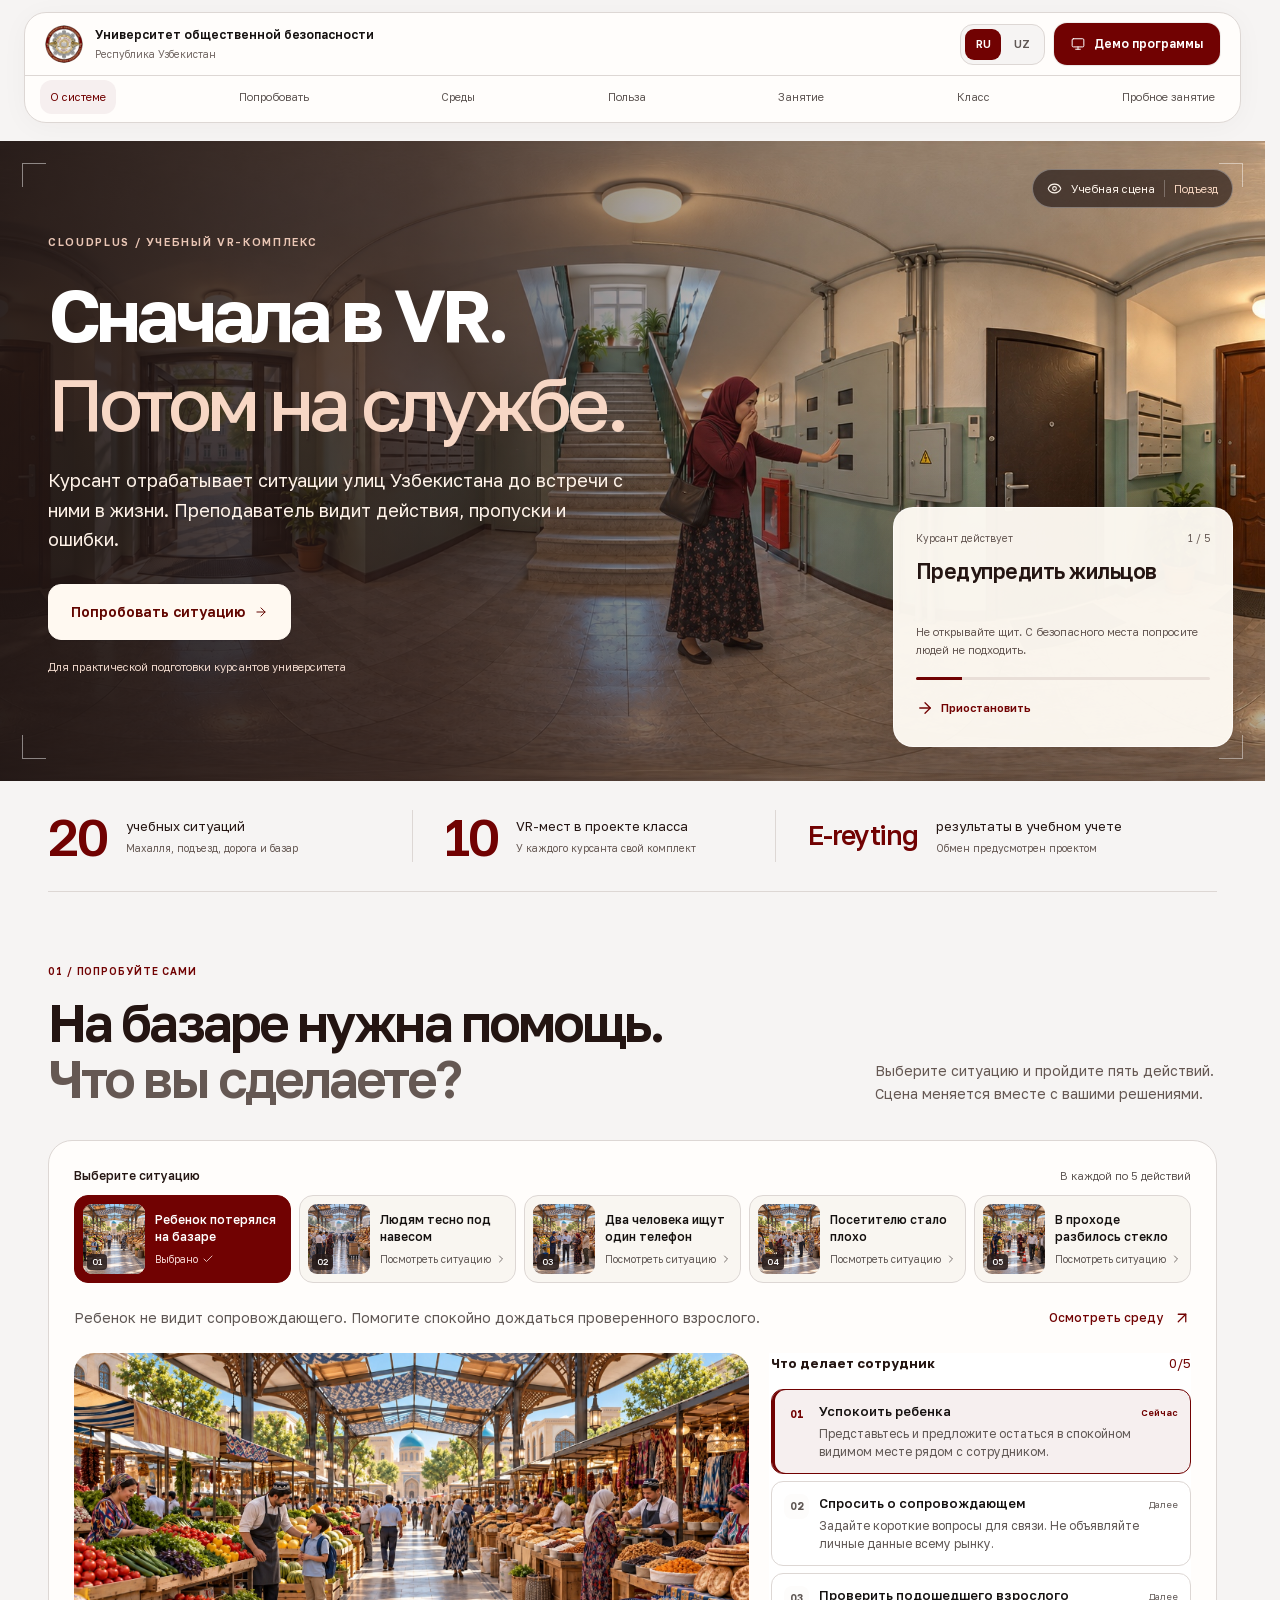
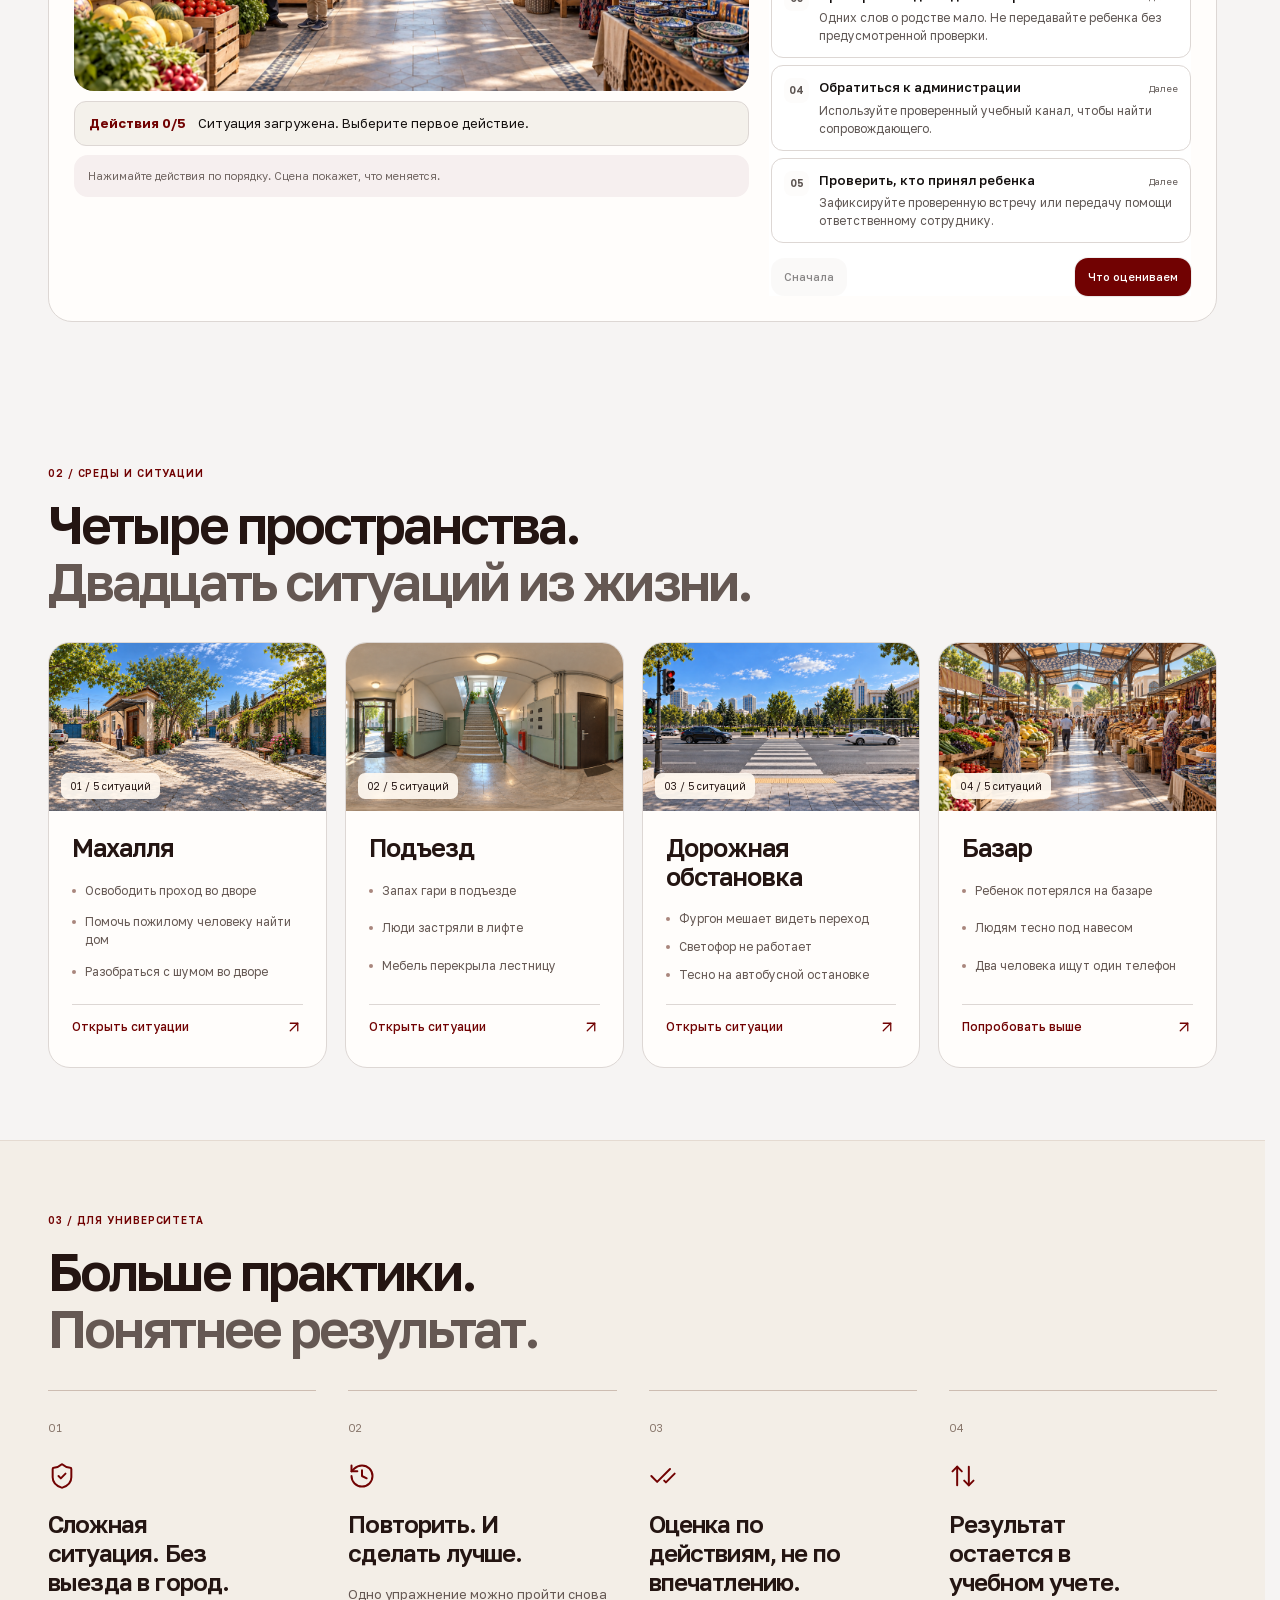
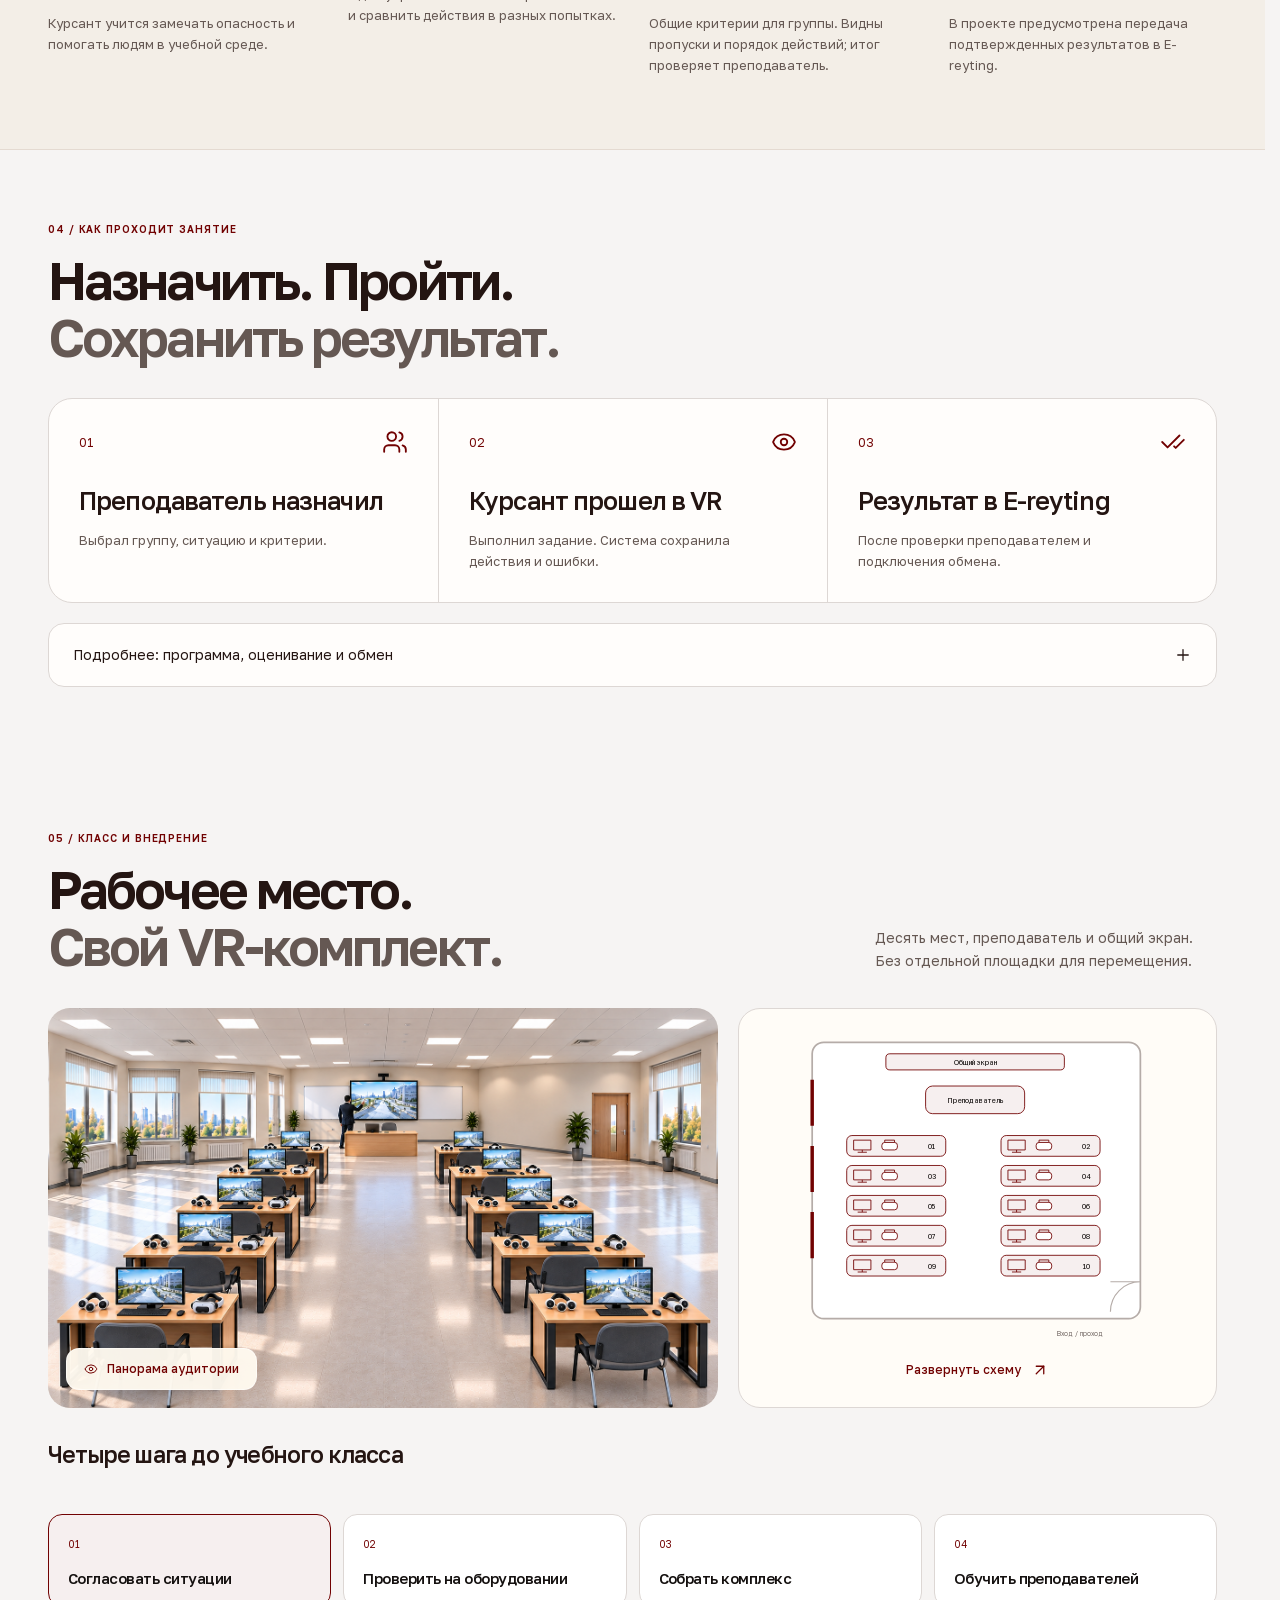
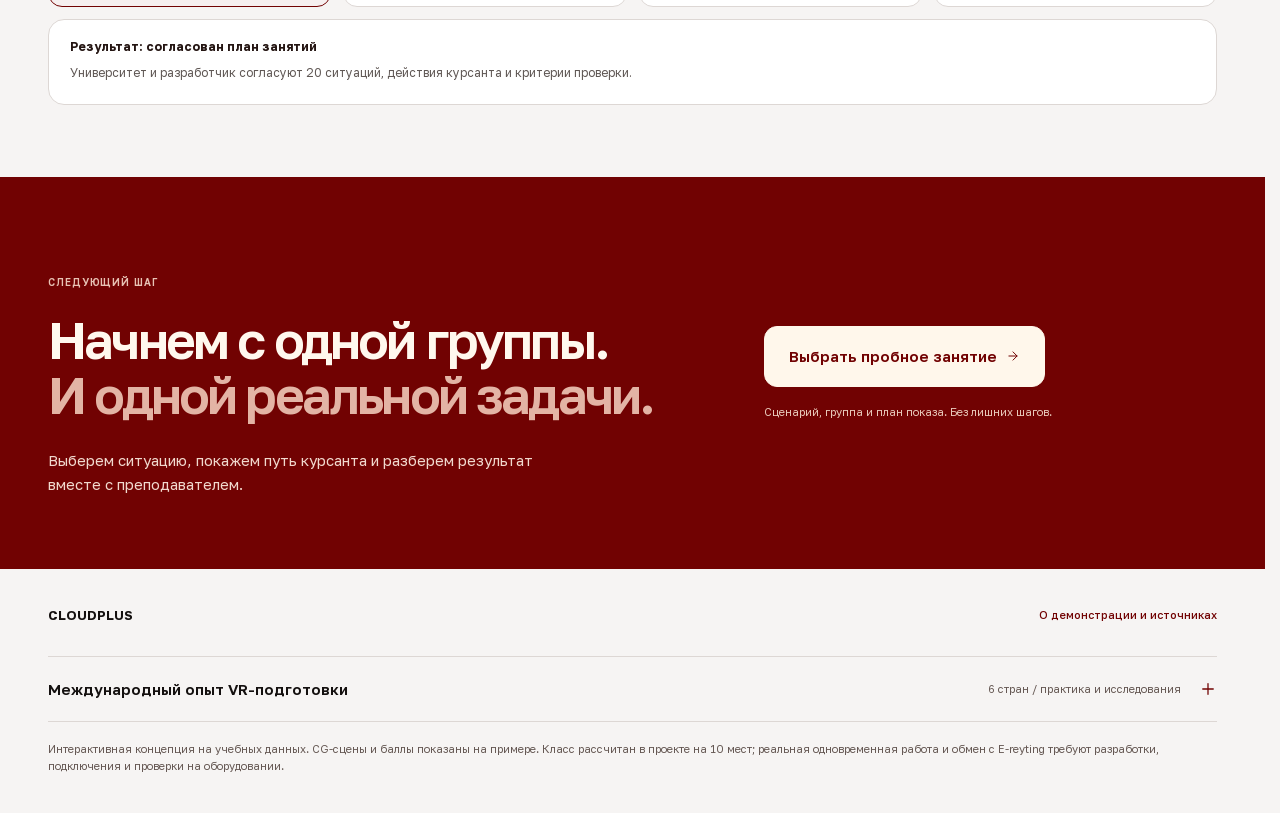
==== index.html @ ee52fe22 "Publish standalone interactive VR proposal" ====
<!doctype html>
<html lang="ru" data-theme="light">
<head>
  <meta charset="utf-8">
  <meta name="viewport" content="width=device-width,initial-scale=1">
  <meta name="robots" content="noindex,nofollow">
  <meta name="theme-color" content="#710202">
  <meta name="description" content="Учебный VR-комплекс для Университета общественной безопасности Республики Узбекистан.">
  <title>Учебный VR-комплекс · Предложение для университета</title>
  <link rel="icon" href="./assets/university-logo.png">
  <script src="./theme.js?v=sales20261027-r1"></script>
  <link rel="stylesheet" href="./assets/ui-kit/kit.css">
  <link rel="stylesheet" href="./proposal-theme.css?v=sales20261027-r1">
  <link rel="stylesheet" href="./style.css?v=sales20261027-r1">
  <link rel="stylesheet" href="./presentation-demo.css?v=sales20261027-r1">
  <link rel="stylesheet" href="./scenario-visuals.css?v=sales20261027-r1">
  <link rel="stylesheet" href="./workspace.css?v=sales20261027-r1">
  <link rel="stylesheet" href="./e-reyting-theme.css?v=sales20261027-r1">
  <link rel="stylesheet" href="./proposal-pages.css?v=sales20261027-r1">
  <link rel="stylesheet" href="./sales.css?v=sales20261027-r3public">
  <script type="module" src="./app.js?v=sales20261027-r3public"></script>
</head>
<body>
  <div id="proposal"><p class="loading-copy">Учебный VR-комплекс / O'quv VR-kompleksi</p></div>
  <dialog class="system-dialog" id="system-dialog" aria-labelledby="system-dialog-title">
    <div class="dialog-bar"><div><small id="system-label"></small><h2 id="system-dialog-title"></h2></div><button class="btn btn--soft" data-close-dialog="system-dialog" id="system-close"></button></div>
    <div id="system-fullscreen-slot"></div>
  </dialog>
  <dialog class="scene-dialog" id="scene-dialog" aria-labelledby="scene-dialog-title">
    <div class="dialog-bar"><div><small id="scene-label"></small><h2 id="scene-dialog-title"></h2></div><button class="btn btn--soft" data-close-dialog="scene-dialog" id="scene-close"></button></div>
    <div id="scene-frame-slot"></div>
  </dialog>
  <dialog class="about-dialog" id="about-dialog" aria-labelledby="about-title">
    <div class="dialog-bar"><h2 id="about-title"></h2><button class="btn btn--soft" data-close-dialog="about-dialog" id="about-close"></button></div>
    <div class="about-content" id="about-content"></div>
  </dialog>
  <dialog class="sales-dialog" id="environment-dialog" aria-labelledby="environment-dialog-title">
    <div class="dialog-bar"><h2 id="environment-dialog-title"></h2><button class="btn btn--soft" data-close-dialog="environment-dialog" id="environment-close"></button></div>
    <div class="sales-dialog-content" id="environment-dialog-slot"></div>
  </dialog>
  <dialog class="sales-dialog" id="room-dialog" aria-labelledby="room-dialog-title">
    <div class="dialog-bar"><h2 id="room-dialog-title"></h2><button class="btn btn--soft" data-close-dialog="room-dialog" id="room-close"></button></div>
    <div class="sales-dialog-content" id="room-dialog-slot"></div>
  </dialog>
  <dialog class="sales-dialog pilot-dialog" id="pilot-dialog" aria-labelledby="pilot-dialog-title">
    <div class="dialog-bar"><h2 id="pilot-dialog-title"></h2><button class="btn btn--soft" data-close-dialog="pilot-dialog" id="pilot-close"></button></div>
    <div class="sales-dialog-content" id="pilot-dialog-slot"></div>
  </dialog>
  <noscript>Для просмотра интерактивного предложения нужен JavaScript. Interaktiv taklifni ko'rish uchun JavaScript kerak.</noscript>
</body>
</html>
---- assets/ui-kit/kit.css ----
/* ERP UI Kit - Cloudplus. Написан с нуля. Цвета проекта меняются в theme.css. */
@font-face{font-family:"Geist";src:url(fonts/Geist-Variable.woff2) format("woff2");font-weight:100 900;font-display:swap}
@font-face{font-family:"Geist Mono";src:url(fonts/GeistMono-Variable.woff2) format("woff2");font-weight:100 900;font-display:swap}

/* ---------- токены ---------- */
:root{
  /* параметры темы (переопределяются в theme.css) */
  --accent-h:240; --accent-h2:200; --accent-c:.10; --accent-l:.80; --accent-angle:120deg;
  --neutral-h:75; --neutral-c:.005;

  --bg:oklch(.975 var(--neutral-c) var(--neutral-h));
  --surface:oklch(1 0 0);
  --surface-2:oklch(.991 calc(var(--neutral-c)*.32) var(--neutral-h));
  --fill:oklch(.977 calc(var(--neutral-c)*.64) var(--neutral-h));
  --surface-3:oklch(.946 calc(var(--neutral-c)*1.28) var(--neutral-h));
  --line:oklch(.925 calc(var(--neutral-c)*.96) var(--neutral-h));
  --line-strong:oklch(.87 calc(var(--neutral-c)*1.4) var(--neutral-h));
  --text:oklch(.196 .0096 var(--neutral-h));
  --text-2:oklch(.372 .0144 var(--neutral-h));
  --text-3:oklch(.523 .0176 var(--neutral-h));
  --text-4:oklch(.66 .012 var(--neutral-h));

  --accent:oklch(var(--accent-l) var(--accent-c) var(--accent-h));
  --accent-2:oklch(var(--accent-l) var(--accent-c) var(--accent-h2));
  --accent-grad:linear-gradient(var(--accent-angle),var(--accent),var(--accent-2));
  --accent-soft:oklch(.965 calc(var(--accent-c)*.3) var(--accent-h));
  --accent-soft-2:oklch(.962 calc(var(--accent-c)*.32) var(--accent-h2));
  --accent-text:oklch(.38 calc(var(--accent-c)*.9) var(--accent-h));
  --on-accent:oklch(.24 .03 var(--accent-h));
  --focus:oklch(.6 .14 var(--accent-h));

  --ok:oklch(.56 .12 165); --ok-soft:oklch(.955 .035 165); --ok-text:oklch(.38 .09 165);
  --warn:oklch(.68 .13 78); --warn-soft:oklch(.965 .045 88); --warn-text:oklch(.42 .09 72);
  --bad:oklch(.58 .17 24); --bad-soft:oklch(.962 .03 24); --bad-text:oklch(.44 .15 24);
  --info:oklch(.58 .12 236); --info-soft:oklch(.955 .03 236); --info-text:oklch(.4 .11 236);

  --ink:linear-gradient(180deg,oklch(.235 .012 265),oklch(.165 .008 265));

  --r-xs:6px; --r-sm:10px; --r-md:14px; --r-lg:16px; --r-pill:999px;
  --sh-1:inset 0 1px 0 oklch(1 0 0/.85),0 1px 2px oklch(.18 .01 80/.04),0 0 0 1px oklch(.18 .01 80/.04);
  --sh-2:0 10px 26px -10px oklch(.2 .01 80/.16);
  --sh-3:0 0 0 1px oklch(.196 .0096 75/.1),0 12px 28px -8px oklch(.17 .008 265/.12);
  --sh-4:0 0 0 1px oklch(.196 .0096 75/.1),0 24px 60px -16px oklch(.17 .008 265/.22);

  --font:"Geist",-apple-system,BlinkMacSystemFont,"Segoe UI",Roboto,sans-serif;
  --mono:"Geist Mono",ui-monospace,SFMono-Regular,Menlo,monospace;
  --t-fast:120ms; --t-base:180ms; --t-slow:280ms;
  --ease:cubic-bezier(.2,.9,.3,1); --spring:cubic-bezier(.34,1.5,.64,1);
  --side-w:224px; --top-h:56px;
  color-scheme:light;
}
[data-theme=dark]{
  --fill:oklch(.25 .009 var(--neutral-h));
  --bg:oklch(.185 .008 var(--neutral-h));
  --surface:oklch(.23 .008 var(--neutral-h));
  --surface-2:oklch(.26 .009 var(--neutral-h));
  --surface-3:oklch(.31 .01 var(--neutral-h));
  --line:oklch(.3 .009 var(--neutral-h));
  --line-strong:oklch(.38 .01 var(--neutral-h));
  --text:oklch(.97 .004 var(--neutral-h));
  --text-2:oklch(.84 .006 var(--neutral-h));
  --text-3:oklch(.7 .008 var(--neutral-h));
  --text-4:oklch(.58 .01 var(--neutral-h));
  --accent-soft:oklch(.31 calc(var(--accent-c)*.55) var(--accent-h));
  --accent-soft-2:oklch(.31 calc(var(--accent-c)*.55) var(--accent-h2));
  --accent-text:oklch(.86 var(--accent-c) var(--accent-h));
  --focus:oklch(.75 .12 var(--accent-h));
  --ok:oklch(.74 .12 165); --ok-soft:oklch(.29 .05 165); --ok-text:oklch(.86 .09 165);
  --warn:oklch(.8 .12 85); --warn-soft:oklch(.3 .05 78); --warn-text:oklch(.88 .09 85);
  --bad:oklch(.7 .15 24); --bad-soft:oklch(.29 .07 24); --bad-text:oklch(.86 .1 24);
  --info:oklch(.74 .11 236); --info-soft:oklch(.28 .06 236); --info-text:oklch(.86 .08 236);
  --ink:linear-gradient(180deg,oklch(.33 .01 var(--neutral-h)),oklch(.26 .01 var(--neutral-h)));
  --sh-1:0 1px 2px oklch(0 0 0/.4),0 0 0 1px oklch(1 0 0/.05) inset;
  --sh-2:0 10px 26px -10px oklch(0 0 0/.55);
  --sh-3:0 22px 50px -14px oklch(0 0 0/.65);
  --sh-4:0 40px 90px -18px oklch(0 0 0/.8);
  color-scheme:dark;
}

/* ---------- база ---------- */
*,*::before,*::after{box-sizing:border-box}
html{-webkit-text-size-adjust:100%}
body{margin:0;background:var(--bg);color:var(--text);font:400 13px/1.5 var(--font);-webkit-font-smoothing:antialiased}
h1,h2,h3,h4,p{margin:0}
button,input,select,textarea{font:inherit;color:inherit}
button{cursor:pointer}
a{color:inherit;text-decoration:none}
svg.i{width:16px;height:16px;flex:none;fill:none;stroke:currentColor;stroke-width:2;stroke-linecap:round;stroke-linejoin:round}
svg.i--sm{width:14px;height:14px} svg.i--lg{width:20px;height:20px}
:focus-visible{outline:2px solid var(--focus);outline-offset:2px}
.truncate{overflow:hidden;text-overflow:ellipsis;white-space:nowrap;min-width:0}
.num{font-family:var(--mono);font-variant-numeric:tabular-nums}
.muted{color:var(--text-3)} .row{display:flex;align-items:center;gap:10px} .grow{flex:1;min-width:0} .stack{display:grid;gap:16px}

/* ---------- типографика ---------- */
.h-display{font:800 32px/1.1 var(--font);letter-spacing:-.03em}
.h-page{font:800 22px/1.15 var(--font);letter-spacing:-.02em}
.h-card{font:700 16px/1.3 var(--font);letter-spacing:-.012em}
.t-body{font-size:13px} .t-small{font-size:12px;color:var(--text-3)}
.t-over{font:600 11px/1.5 var(--font);letter-spacing:.05em;text-transform:uppercase;color:var(--text-3)}
.t-figure{font:650 28px/1.5 var(--font);letter-spacing:-.03em;font-variant-numeric:tabular-nums}
.t-unit{font:500 12px var(--font);color:var(--text-3);letter-spacing:0}

/* ---------- кнопки ---------- */
.btn{display:inline-flex;align-items:center;justify-content:center;gap:6px;height:40px;padding:0 12px;border:1px solid var(--line);border-radius:var(--r-pill);background:var(--surface);color:var(--text-2);font-weight:500;font-size:13px;white-space:nowrap;transition:background var(--t-fast),border-color var(--t-fast),transform var(--t-fast),filter var(--t-fast),box-shadow var(--t-fast),color var(--t-fast);user-select:none}
.btn>svg.i{width:14px;height:14px}
.btn:hover{background:var(--surface-2);border-color:var(--line-strong);color:var(--text)}
.btn:active{transform:translateY(1px) scale(.985)}
.btn[disabled],.btn[aria-disabled=true]{opacity:.5;pointer-events:none}
.btn--primary{background:var(--accent-grad);border-color:transparent;color:var(--on-accent);box-shadow:0 1px 2px oklch(.17 .008 265/.04),0 0 0 1px oklch(.17 .008 265/.06)}
.btn--primary:hover{background:var(--accent-grad);filter:brightness(.97) saturate(1.08);border-color:transparent;color:var(--on-accent)}
.btn--soft{background:var(--surface-3);border-color:transparent;color:var(--text)}
.btn--soft:hover{background:var(--line);border-color:transparent}
.btn--ghost{background:transparent;border-color:transparent;color:var(--text)}
.btn--ghost:hover{background:var(--surface-3);border-color:transparent}
.btn--danger{background:var(--bad-soft);border-color:transparent;color:var(--bad-text)}
.btn--danger:hover{background:var(--bad-soft);filter:brightness(.97);border-color:transparent;color:var(--bad-text)}
.btn--dark{background:var(--ink);border-color:transparent;color:oklch(.98 0 0)}
.btn--dark:hover{background:var(--ink);filter:brightness(1.15);border-color:transparent;color:oklch(.98 0 0)}
.btn--sm{height:28px;padding:0 10px;font-size:12.8px;gap:4px} .btn--sm>svg.i{width:12px;height:12px}
.btn--lg{height:44px;padding:0 18px;font-size:14px;font-weight:600;gap:8px}
.btn--icon{width:36px;height:36px;padding:0} .btn--icon>svg.i{width:16px;height:16px} .btn--icon.btn--sm{width:32px;height:32px} .btn--icon.btn--sm>svg.i{width:14px;height:14px} .btn--block{width:100%}
.btn .count{font:700 11px var(--font);padding:1px 6px;border-radius:var(--r-pill);background:var(--surface-3);color:inherit}
.btn-group{display:inline-flex} .btn-group .btn{border-radius:0;margin-left:-1px} .btn-group .btn:first-child{border-radius:var(--r-pill) 0 0 var(--r-pill);margin-left:0} .btn-group .btn:last-child{border-radius:0 var(--r-pill) var(--r-pill) 0}
.link{color:var(--accent-text);font-weight:600} .link:hover{text-decoration:underline}

/* ---------- поля ---------- */
.field{display:grid;gap:6px}
.field>label,.label{font-weight:600;font-size:12px;letter-spacing:-.005em}
.field .req{color:var(--accent);font-weight:700}
.hint{font-size:11px;color:var(--text-3)} .hint--bad{color:var(--bad-text)}
.input,.select,.textarea{width:100%;height:36px;padding:0 12px;border:1px solid var(--line);border-radius:var(--r-lg);background:var(--surface);font-size:13px;transition:border-color var(--t-fast),box-shadow var(--t-fast),background var(--t-fast);text-overflow:ellipsis}
.section .input,.section .select,.section .textarea,.menu .input{background-color:var(--fill)}
.textarea{height:auto;min-height:80px;padding:9px 12px;resize:vertical;line-height:1.5}
.input::placeholder,.textarea::placeholder{color:var(--text-3);opacity:.9}
.input:hover,.select:hover,.textarea:hover{border-color:var(--line-strong)}
.input:focus,.select:focus,.textarea:focus{outline:0;border-color:var(--focus);background:var(--surface);box-shadow:0 0 0 3px oklch(.6 .14 var(--accent-h)/.16)}
.input[aria-invalid=true]{border-color:var(--bad);box-shadow:0 0 0 3px oklch(.58 .17 24/.12)}
.input[disabled],.select[disabled]{opacity:.55;cursor:not-allowed}
.select{appearance:none;padding-right:34px;background-image:url("data:image/svg+xml,%3Csvg xmlns='http://www.w3.org/2000/svg' width='14' height='14' viewBox='0 0 24 24' fill='none' stroke='%23808080' stroke-width='2' stroke-linecap='round' stroke-linejoin='round'%3E%3Cpath d='m6 9 6 6 6-6'/%3E%3C/svg%3E");background-repeat:no-repeat;background-position:right 12px center}
.input-wrap{position:relative} .input-wrap>svg.i{position:absolute;left:12px;top:50%;width:14px;height:14px;transform:translateY(-50%);color:var(--text-3);pointer-events:none} .input-wrap>.input{padding-left:34px}
.input-wrap>.suffix{position:absolute;right:12px;top:50%;transform:translateY(-50%);font:600 11px var(--mono);color:var(--text-3)}
.search{position:relative;flex:1;min-width:180px} .search>svg.i{position:absolute;left:14px;top:50%;width:16px;height:16px;transform:translateY(-50%);color:var(--text-3)} .search>.input{border-radius:var(--r-pill);padding:0 48px 0 38px;height:32px;font-size:14px}
.kbd{font:400 11px/1.5 var(--mono);padding:1px 6px;border:1px solid var(--line);border-radius:var(--r-pill);background:var(--surface);color:var(--text-3)}
.search>.kbd{position:absolute;right:10px;top:50%;transform:translateY(-50%)}

.check{display:inline-flex;align-items:center;gap:8px;cursor:pointer;font-weight:400;font-size:13px}
.check input{appearance:none;width:16px;height:16px;margin:0;border:1px solid var(--line-strong);border-radius:6px;background:var(--surface);display:grid;place-items:center;transition:all var(--t-fast);cursor:pointer;flex:none}
.check input[type=radio]{border-radius:50%}
.check input:hover{border-color:var(--text-3)}
.check input:checked{background:var(--accent-grad);border-color:transparent}
.check input:checked::after{content:"";width:8px;height:4.5px;border:1.75px solid var(--on-accent);border-top:0;border-right:0;transform:translateY(-1px) rotate(-45deg)}
.check input[type=radio]:checked::after{width:6px;height:6px;border:0;border-radius:50%;background:var(--on-accent);transform:none}
.switch{display:inline-flex;align-items:center;gap:8px;cursor:pointer;font-weight:500;font-size:13px;color:var(--text-2)}
.switch input{appearance:none;width:32px;height:18px;margin:0;border:1px solid var(--line);border-radius:var(--r-pill);background:var(--surface-3);position:relative;transition:background var(--t-base);cursor:pointer;flex:none}
.switch input::after{content:"";position:absolute;top:1px;left:1px;width:14px;height:14px;border-radius:50%;background:#fff;box-shadow:0 1px 2px oklch(0 0 0/.2);transition:transform var(--t-base) var(--spring)}
.switch input:checked{background:var(--accent-grad);border-color:transparent} .switch input:checked::after{transform:translateX(14px)}

/* ---------- сегменты и вкладки ---------- */
.seg{display:inline-flex;padding:3px;gap:2px;border-radius:var(--r-pill);background:var(--surface-3)}
.seg button{height:30px;padding:0 14px;border:1px solid transparent;border-radius:var(--r-pill);background:transparent;font-weight:500;font-size:13px;color:var(--text-2);display:inline-flex;align-items:center;gap:6px;transition:background var(--t-fast),color var(--t-fast)}
.seg button:hover{color:var(--text)}
.seg button[aria-selected=true]{background:var(--accent-grad);color:var(--on-accent);box-shadow:0 1px 2px oklch(.17 .008 265/.04),0 0 0 1px oklch(.17 .008 265/.06)}
.seg--plain button[aria-selected=true]{background:var(--surface);color:var(--text);box-shadow:var(--sh-1)}
.tabs{display:flex;gap:4px;border-bottom:1px solid var(--line);overflow-x:auto}
.tabs button{height:40px;padding:0 14px;border:0;background:transparent;font-weight:600;font-size:13px;color:var(--text-3);position:relative;display:inline-flex;align-items:center;gap:8px;white-space:nowrap}
.tabs button:hover{color:var(--text)}
.tabs button[aria-selected=true]{color:var(--text)}
.tabs button[aria-selected=true]::after{content:"";position:absolute;left:10px;right:10px;bottom:-1px;height:2px;border-radius:2px;background:var(--accent-grad)}
.count{font:700 11px/1.5 var(--font);padding:1px 7px;border-radius:var(--r-pill);background:var(--surface-3);color:var(--text-2);font-variant-numeric:tabular-nums}

/* ---------- бейджи ---------- */
.badge{display:inline-flex;align-items:center;gap:6px;height:22px;padding:0 8px;border-radius:var(--r-pill);background:var(--surface-3);color:var(--text-2);font-weight:600;font-size:11px;white-space:nowrap}
.badge--dot::before{content:"";width:6px;height:6px;border-radius:50%;background:currentColor}
.badge--ok{background:var(--ok-soft);color:var(--ok-text)} .badge--warn{background:var(--warn-soft);color:var(--warn-text)} .badge--bad{background:var(--bad-soft);color:var(--bad-text)} .badge--info{background:var(--info-soft);color:var(--info-text)}
.badge--accent{background:var(--accent-grad);color:var(--on-accent)} .badge--outline{background:transparent;border:1px solid var(--line);color:var(--text-3);font-weight:500}
.tag{display:inline-flex;align-items:center;font:600 11px/1.5 var(--font);color:var(--text-2);padding:2px 8px;border:1px solid var(--line);border-radius:var(--r-xs);background:var(--surface-2)}
.dot{width:8px;height:8px;border-radius:50%;background:var(--text-4);flex:none} .dot--ok{background:var(--ok)} .dot--warn{background:var(--warn)} .dot--bad{background:var(--bad)}

/* ---------- карточки и показатели ---------- */
.card{background:var(--surface);border:1px solid var(--line);border-radius:var(--r-lg);box-shadow:var(--sh-1)}
.card__head{display:flex;align-items:center;gap:12px;padding:16px 20px;border-bottom:1px solid var(--line)}
.card__body{padding:16px 20px} .card__foot{display:flex;align-items:center;gap:10px;padding:14px 22px;border-top:1px solid var(--line)}
.hero{display:flex;align-items:center;gap:8px;flex-wrap:wrap;padding:24px 28px;background:var(--surface);border:1px solid var(--line);border-radius:var(--r-lg);box-shadow:var(--sh-1)}
.hero .t-small{font-weight:500} .hero .h-display{margin:10px 0 6px}
.stats{display:grid;gap:14px;grid-template-columns:repeat(auto-fit,minmax(210px,1fr))}
.stat{padding:18px;display:grid;gap:10px;align-content:start;background:var(--surface);border:1px solid var(--line);border-radius:var(--r-lg);box-shadow:var(--sh-1);min-width:0}
.stat__top{display:flex;align-items:center;gap:10px}
.stat__ico{width:30px;height:30px;border-radius:50%;display:grid;place-items:center;background:var(--surface-3);color:var(--text-2);flex:none} .stat__ico>svg.i{width:15px;height:15px}
.stat__ico--ok{background:var(--ok-soft);color:var(--ok-text)} .stat__ico--warn{background:var(--warn-soft);color:var(--warn-text)} .stat__ico--info{background:var(--info-soft);color:var(--info-text)} .stat__ico--accent{background:var(--accent-grad);color:var(--on-accent)}
.stat--ink{background:var(--ink);border-color:transparent;color:#fff} .stat--ink .t-over,.stat--ink .t-small,.stat--ink .t-unit{color:oklch(1 0 0/.7)} .stat--ink .stat__ico{background:oklch(1 0 0/.1);color:#fff}
.stat .ok{color:var(--ok-text)} .stat .warn{color:var(--warn-text)} .stat .bad{color:var(--bad-text)}
.progress{height:4px;border-radius:var(--r-xs);background:var(--surface-3);overflow:hidden} .progress>i{display:block;height:100%;border-radius:inherit;background:var(--accent-grad)} .progress--ok>i{background:var(--ok)} .progress--warn>i{background:var(--warn)}
.delta{display:inline-flex;align-items:center;gap:4px;font:600 12px var(--mono)} .delta--up{color:var(--ok-text)} .delta--down{color:var(--bad-text)}

/* ---------- панель фильтров и таблица ---------- */
.toolbar{display:flex;align-items:center;gap:10px;flex-wrap:wrap;padding:10px;background:var(--surface);border:1px solid var(--line);border-radius:var(--r-lg)}
.toolbar .btn{height:32px;padding:0 14px;font-size:12px;font-weight:600} .toolbar .btn>svg.i{width:14px;height:14px}
.table-wrap{background:var(--surface);border:1px solid var(--line);border-radius:var(--r-lg);box-shadow:var(--sh-1);overflow:auto}
.table{width:100%;border-collapse:collapse;font-size:13px}
.table th{position:sticky;top:0;z-index:1;background:var(--surface);text-align:left;font-weight:500;font-size:13px;color:var(--text-2);padding:14px 16px;white-space:nowrap}
.table td{padding:16px;border-top:1px solid oklch(from var(--line) l c h/.7);vertical-align:middle;max-width:280px}
.table tbody tr{transition:background var(--t-fast)} .table tbody tr:hover{background:var(--surface-2)}
.table tbody tr[aria-selected=true]{background:var(--accent-soft)}
.table .r{text-align:right} .table .c{text-align:center}
.table .th-btn{display:inline-flex;align-items:center;gap:4px;border:0;background:none;padding:0;font:inherit;color:inherit} .table .th-btn svg{box-sizing:content-box;padding:5px;border-radius:8px;color:var(--text-3);transition:background var(--t-fast),color var(--t-fast)} .table .th-btn:hover svg{background:var(--surface-3);color:var(--text)}
.table .num{font-weight:600} .table .progress{width:88px;margin:6px 0 2px auto} .table .pct{font:600 11px var(--mono);color:var(--text-3)}
.table tr[data-mark]>td:first-child{box-shadow:inset 2px 0 0 var(--line-strong)} .table tr[data-mark=ok]>td:first-child{box-shadow:inset 2px 0 0 oklch(.56 .12 165/.6)} .table tr[data-mark=warn]>td:first-child{box-shadow:inset 2px 0 0 oklch(.68 .13 78/.6)} .table tr[data-mark=bad]>td:first-child{box-shadow:inset 2px 0 0 oklch(.58 .17 24/.6)}
.table tfoot td{font:800 15px var(--font);letter-spacing:-.02em;background:var(--surface-2);padding:14px 16px} .table tfoot .t-over{letter-spacing:.095em}
.pager{display:flex;align-items:center;gap:8px;padding:10px 16px;border-top:1px solid var(--line);font-size:12px;color:var(--text-3)}

/* ---------- каркас ---------- */
.app{display:flex;min-height:100vh}
.side{position:sticky;top:0;height:100vh;width:var(--side-w);flex:none;display:flex;flex-direction:column;gap:4px;padding:16px 8px 12px;background:var(--side-bg,linear-gradient(180deg,oklch(var(--side-l1,.925) calc(var(--accent-c)*.2) var(--accent-h)),oklch(var(--side-l2,.9) calc(var(--accent-c)*.26) var(--accent-h2))));border-right:1px solid var(--side-line,var(--line));color:var(--side-text,var(--text));overflow:hidden}
.side__brand{display:flex;align-items:center;gap:12px;padding:2px 8px 14px}
.logo{width:40px;height:40px;border-radius:12px;display:grid;place-items:center;background:var(--accent-grad);color:var(--on-accent);font-weight:800;font-size:17px;flex:none;box-shadow:0 1px 2px oklch(.17 .008 265/.06),0 0 0 1px oklch(.17 .008 265/.06)}
.side__brand .btn{width:28px;height:28px;background:var(--surface);border-color:var(--line);color:var(--text-2)}
.side__scroll{flex:1;overflow:auto;display:grid;gap:1px;align-content:start}
.nav__group{display:flex;align-items:center;justify-content:space-between;width:100%;padding:16px 12px 6px;border:0;background:none;font:600 11px var(--font);letter-spacing:.07em;text-transform:uppercase;color:var(--side-muted,var(--text-2))}
.nav__group svg{transition:transform var(--t-base)} .nav__group[aria-expanded=false] svg{transform:rotate(-90deg)}
.nav{display:flex;align-items:center;gap:10px;height:36px;padding:0 12px;border-radius:var(--r-pill);font-weight:500;font-size:13px;color:var(--side-text-2,var(--text));transition:background var(--t-fast),color var(--t-fast)} .nav>svg.i{width:18px;height:18px;stroke-width:1.75}
.nav:hover{background:var(--side-hover,oklch(1 0 0/.5));color:var(--side-text,var(--text))}
.nav[aria-current=page]{background:var(--side-active,var(--accent-grad));color:var(--side-on-active,var(--on-accent));font-weight:600;box-shadow:0 6px 14px -8px oklch(var(--accent-l) var(--accent-c) var(--accent-h)/.9),0 0 0 1px oklch(.17 .008 265/.05)}
.nav .count{margin-left:auto;background:oklch(1 0 0/.6);color:inherit}
.nav--exit{background:oklch(from var(--bad) l c h/.12);color:var(--bad-text);margin-top:4px} .nav--exit:hover{background:oklch(from var(--bad) l c h/.18);color:var(--bad-text)}
.side[data-collapsed=true]{width:68px} .side[data-collapsed=true] .hide-collapsed{display:none} .side[data-collapsed=true] .nav{justify-content:center;padding:0}
.main{flex:1;min-width:0;display:flex;flex-direction:column}
.top{position:sticky;top:0;z-index:20;height:var(--top-h);display:flex;align-items:center;gap:10px;padding:0 28px;background:var(--bg);border-bottom:1px solid var(--line)}
.top .btn--icon{box-shadow:var(--sh-1);border-color:transparent} .top .seg button{height:28px;padding:0 9px}
.crumbs{display:flex;align-items:center;gap:8px;font:500 12px var(--mono);color:var(--text-3);min-width:0} .crumbs b{color:var(--text);font-weight:600}
.content{padding:22px 28px 60px;display:grid;gap:16px;align-content:start}
.avatar{width:26px;height:26px;border-radius:50%;display:grid;place-items:center;background:var(--surface-3);color:var(--text-2);font-weight:700;font-size:10px;flex:none}
.user{display:inline-flex;align-items:center;gap:8px;height:36px;padding:0 14px 0 5px;border-radius:var(--r-pill);background:var(--surface);font-weight:600;font-size:13px;box-shadow:var(--sh-1)}
.bell{position:relative} .bell>b{position:absolute;top:-4px;right:-4px;min-width:16px;height:16px;padding:0 4px;border-radius:var(--r-pill);background:var(--bad);color:#fff;font:700 10px/16px var(--font);text-align:center;box-shadow:0 0 0 2px var(--bg)}

/* ---------- доска ---------- */
.board{display:grid;gap:14px;grid-template-columns:repeat(auto-fit,minmax(260px,1fr));align-items:start}
.col{background:var(--surface);border:1px solid var(--line);border-radius:var(--r-lg);box-shadow:var(--sh-1);overflow:hidden}
.col__head{display:flex;align-items:center;gap:10px;padding:14px 16px;border-bottom:1px solid var(--line);font-weight:700}
.col__head::before{content:"";width:3px;height:18px;border-radius:2px;background:var(--col,var(--text-4))}
.col__body{padding:12px;display:grid;gap:10px;min-height:120px}
.task{padding:14px;border:1px solid var(--line);border-radius:var(--r-md);background:var(--surface-2);display:grid;gap:8px;cursor:grab;transition:box-shadow var(--t-fast),transform var(--t-fast),border-color var(--t-fast)}
.task:hover{box-shadow:var(--sh-2);transform:translateY(-1px);border-color:var(--line-strong)}
.empty{display:grid;place-items:center;gap:6px;padding:34px 18px;text-align:center;color:var(--text-3);border:1.5px dashed var(--line-strong);border-radius:var(--r-md)}
.empty__ico{width:38px;height:38px;border-radius:50%;display:grid;place-items:center;background:var(--surface-3);color:var(--text-3)} .empty b{color:var(--text);font-weight:650}

/* ---------- списки ---------- */
.list{display:grid} .item{display:flex;align-items:flex-start;gap:12px;padding:16px 20px;border-bottom:1px solid var(--line);transition:background var(--t-fast);position:relative} .item:last-child{border-bottom:0} .item:hover{background:var(--surface-2)} .item b{font-weight:600} .item .t-small{font-size:13px;color:var(--text-2);margin-top:3px;line-height:1.5} .item .num{font:400 11px var(--font);color:var(--text-3);margin:0}
.item__ico{width:36px;height:36px;border-radius:50%;display:grid;place-items:center;background:var(--surface-3);color:var(--text-2);flex:none} .item__ico--bad{background:var(--bad-soft);color:var(--bad-text)} .item__ico--ok{background:var(--ok-soft);color:var(--ok-text)} .item__ico--info{background:var(--info-soft);color:var(--info-text)}
.item__x{opacity:0;transition:opacity var(--t-fast)} .item:hover .item__x,.item__x:focus-visible{opacity:1}
.item[data-unread]::before{content:"";position:absolute;left:7px;top:50%;width:6px;height:6px;margin-top:-3px;border-radius:50%;background:var(--accent)}
.dl{display:grid;gap:10px} .dl>div{display:flex;justify-content:space-between;gap:16px} .dl dt{color:var(--text-3)} .dl dd{margin:0;font-weight:600}
.note{display:flex;gap:8px;padding:12px 14px;border-radius:var(--r-md);background:var(--accent-soft);color:var(--accent-text);font-size:12px;line-height:1.5} .note>svg.i{width:14px;height:14px;margin-top:2px} .note--warn{background:var(--warn-soft);color:var(--warn-text)} .note--bad{background:var(--bad-soft);color:var(--bad-text)} .note--ok{background:var(--ok-soft);color:var(--ok-text)}

/* ---------- окна, меню, уведомления ---------- */
.overlay{position:fixed;inset:0;z-index:100;display:none;place-items:center;padding:24px;background:oklch(.2 .01 80/.42);backdrop-filter:blur(3px)}
.overlay[data-open]{display:grid;animation:fade var(--t-base) var(--ease)}
.dialog{width:min(100%,var(--w,560px));max-height:calc(100vh - 48px);display:flex;flex-direction:column;background:var(--surface);border-radius:var(--r-lg);box-shadow:var(--sh-4);animation:pop var(--t-slow) var(--ease);overflow:hidden}
.dialog--inline{position:relative;animation:none;max-height:none;box-shadow:var(--sh-3)}
.dialog__head{display:flex;align-items:center;gap:16px;padding:20px 28px;border-bottom:1px solid var(--line)} .dialog__head .h-card{font:800 20px/1.15 var(--font);letter-spacing:-.02em} .dialog__head .t-small{margin-top:5px}
.dialog__head .stat__ico{width:40px;height:40px;border-radius:var(--r-lg);background:var(--accent-soft);color:var(--accent-text)} .dialog__head .stat__ico>svg.i{width:18px;height:18px}
.dialog__head .btn--icon.btn--ghost{border-color:var(--line);background:var(--surface-2);color:var(--text-2)}
.dialog__body{padding:24px 28px;overflow:auto;display:grid;gap:18px;align-content:start}
.dialog__foot{display:flex;align-items:center;justify-content:flex-end;gap:10px;padding:14px 28px;border-top:1px solid var(--line)} .dialog__foot .btn{height:36px}
.dialog--side{display:grid;grid-template-columns:1fr 300px} .dialog__aside{border-left:1px solid var(--line);background:var(--surface-2);padding:24px 22px;display:grid;gap:14px;align-content:start} .dialog__aside h3{font:700 15px var(--font);color:var(--text-3);margin-top:6px} .dialog__aside .card{padding:14px;border-radius:var(--r-lg)}
.section{border:1px solid var(--line);border-radius:var(--r-lg);overflow:hidden;background:var(--surface)} .section__head{display:flex;align-items:center;gap:10px;padding:13px 18px;background:var(--surface-2);border-bottom:1px solid var(--line);font-weight:700;font-size:14px;letter-spacing:-.012em} .section__head small{margin-left:auto;font:500 11px var(--font);letter-spacing:0;color:var(--text-3)} .section__n{width:19px;height:19px;border-radius:7px;display:grid;place-items:center;border:1px solid var(--line);font:700 11px var(--font);color:var(--text-3);background:var(--surface)} .section__body{padding:18px;display:grid;gap:14px}
.dialog__split{display:grid;grid-template-columns:minmax(0,1fr) 300px;min-height:0;overflow:auto} .dialog__split>.dialog__body{overflow:visible}
.seg--flat{background:none;padding:0;gap:4px} .seg--flat button{height:36px}
.grid-2{display:grid;gap:14px;grid-template-columns:1fr 1fr}
.menu-host{position:relative;display:inline-block}
.menu{position:absolute;z-index:60;top:calc(100% + 6px);left:0;min-width:200px;padding:4px;background:var(--surface);border-radius:var(--r-lg);box-shadow:var(--sh-3);display:none}
.menu[data-open]{display:block;animation:pop var(--t-base) var(--ease)} .menu--right{left:auto;right:0}
.menu--static{position:relative;top:0;display:block}
.menu__item{display:flex;align-items:center;gap:8px;width:100%;height:32px;padding:0 8px;border:0;border-radius:12px;background:none;text-align:left;font-weight:400;font-size:13px;color:var(--text)}
.menu__item:hover{background:var(--surface-3)} .menu__item[aria-checked=true]{background:var(--accent-soft);color:var(--accent-text)} .menu__item--bad{color:var(--bad-text)}
.menu__sep{height:1px;margin:4px -4px;background:oklch(from var(--line) l c h/.7)} .menu__label{padding:8px 8px 6px;font:600 12px var(--font);color:var(--text)}
.menu--filter{width:290px;min-width:0;padding:0} .menu--filter>*{padding:8px;border-bottom:1px solid oklch(from var(--line) l c h/.7)} .menu--filter>:last-child{border-bottom:0} .menu--filter>b{display:block;padding:10px 12px;font:600 12px var(--font)} .menu--filter .menu__list{padding:4px} .menu--filter .opts{display:grid;gap:11px;padding:11px 8px 4px} .menu--filter .links{display:flex;gap:6px;font-size:11px;color:var(--text-3);margin-top:8px} .menu--filter .links .link{font-weight:400} .menu--filter .acts{display:flex;justify-content:flex-end;gap:8px}
.toasts{position:fixed;right:22px;bottom:22px;z-index:200;display:grid;gap:10px}
.toast{display:flex;align-items:center;gap:10px;min-width:240px;padding:12px 16px;border-radius:var(--r-md);background:var(--ink);color:oklch(.98 0 0);font-weight:600;font-size:13px;box-shadow:var(--sh-3);animation:rise var(--t-slow) var(--spring)}
.toast--static{position:relative;display:inline-flex}
.skeleton{border-radius:var(--r-sm);background:linear-gradient(90deg,var(--surface-3),var(--surface-2),var(--surface-3));background-size:200% 100%;animation:shimmer 1.4s linear infinite}
@keyframes fade{from{opacity:0}} @keyframes pop{from{opacity:0;transform:translateY(8px) scale(.98)}} @keyframes rise{from{opacity:0;transform:translateY(12px)}} @keyframes shimmer{to{background-position:-200% 0}}
@media(max-width:860px){.side{display:none}.top,.content{padding-left:16px;padding-right:16px}.grid-2,.dialog--side,.dialog__split{grid-template-columns:1fr}.dialog__aside{border-left:0;border-top:1px solid var(--line)}}
@media(prefers-reduced-motion:reduce){*{animation:none!important;transition:none!important}}

/* ---------- графики (js/charts.js) ---------- */
:root{--chart-1:oklch(.6 calc(var(--accent-c)*1.4 + .03) var(--accent-h));--chart-2:var(--text);--chart-3:oklch(.82 .008 var(--neutral-h));--chart-4:oklch(.8 var(--accent-c) var(--accent-h));--chart-5:oklch(.6 .01 var(--neutral-h));--chart-6:oklch(.9 .006 var(--neutral-h))}
[data-theme=dark]{--chart-1:oklch(.76 calc(var(--accent-c)*1.2 + .02) var(--accent-h));--chart-3:oklch(.46 .008 var(--neutral-h));--chart-4:oklch(.5 var(--accent-c) var(--accent-h));--chart-5:oklch(.66 .01 var(--neutral-h));--chart-6:oklch(.36 .006 var(--neutral-h))}
.chart{position:relative;width:100%;min-width:0}
.chart svg{display:block;overflow:visible} .chart svg text{font:400 11px var(--font);fill:var(--text-4);font-variant-numeric:tabular-nums} .chart svg rect{transition:opacity var(--t-fast)}
.chart__legend{display:flex;flex-wrap:wrap;gap:8px 18px;margin-top:12px;font-size:13px;color:var(--text-2)} .chart__legend span{display:inline-flex;align-items:center;gap:7px} .chart__legend i{width:10px;height:3px;border-radius:2px;flex:none} .chart__legend b{font:600 12px var(--mono);color:var(--text);margin-left:2px}
.chart__tip{position:absolute;z-index:5;transform:translateX(-50%);min-width:150px;padding:10px 12px;border-radius:var(--r-sm);background:var(--surface);border:1px solid var(--line);box-shadow:var(--sh-3);font-size:12px;pointer-events:none;display:grid;gap:4px} .chart__tip[hidden]{display:none}
.chart__tip-h{font-weight:700;margin-bottom:2px} .chart__tip div{display:flex;align-items:center;gap:7px;white-space:nowrap} .chart__tip i{width:8px;height:8px;border-radius:2px} .chart__tip b{margin-left:auto;padding-left:14px;font:600 12px var(--mono)}
.chart--donut{display:flex;align-items:center;gap:24px;flex-wrap:wrap} .chart--donut .chart__legend{flex-direction:column;margin:0;flex:1;min-width:150px} .chart--donut .chart__legend span{justify-content:flex-start} .chart--donut .chart__legend b{margin-left:auto}
.chart__donut{position:relative;flex:none} .chart__mid{position:absolute;inset:0;display:grid;place-content:center;text-align:center} .chart__mid b{font:800 22px var(--font);letter-spacing:-.03em} .chart__mid span{font-size:12px;color:var(--text-3)}
.chart__row{display:grid;grid-template-columns:minmax(90px,30%) 1fr 72px 38px;align-items:center;gap:12px;padding:7px 0;font-size:13px} .chart__track{height:6px;border-radius:var(--r-pill);background:var(--surface-3);overflow:hidden} .chart__track i{display:block;height:100%;border-radius:inherit} .chart__row b{font-weight:600;font-size:12px}
.charts{display:grid;gap:16px;grid-template-columns:repeat(auto-fit,minmax(440px,1fr))}

/* ---------- аналитические карточки ---------- */
.metrics{display:grid;gap:16px;grid-template-columns:repeat(auto-fit,minmax(240px,1fr));align-items:stretch}
.metric{display:flex;flex-direction:column;padding:16px;background:var(--surface);border:1px solid var(--line);border-radius:var(--r-lg);box-shadow:var(--sh-1);min-width:0}
.metric__head{display:flex;align-items:baseline;justify-content:space-between;gap:10px;font-size:13px;color:var(--text-3);margin-bottom:34px} .metric__head b{font-size:15px;font-weight:600;color:var(--text);font-variant-numeric:tabular-nums}
.metric__title{font:700 17px/1.3 var(--font);letter-spacing:-.012em;margin-bottom:10px}
.metric__value{display:flex;align-items:baseline;flex-wrap:wrap;gap:4px 8px;font:800 24px/1.15 var(--font);letter-spacing:-.03em;font-variant-numeric:tabular-nums} .metric__value small{font:600 12px var(--font);letter-spacing:-.01em;color:var(--text-3)}
.metric__value .delta{font:600 13px var(--font);letter-spacing:0} .delta--down,.delta--bad{color:var(--bad)} .delta--up{color:var(--ok-text)}
.metric__desc{font-size:12px;line-height:18px;color:var(--text-3);margin:4px 0 12px}
.metric .chart{margin:2px 0 12px} .metric__text{font-size:14px;line-height:1.5;margin-bottom:10px}
.chips{display:flex;flex-wrap:wrap;gap:8px} .chip{display:inline-block;padding:6px 12px;border-radius:16px;background:var(--surface-3);font-size:13px;line-height:1.4;color:var(--text-2)}
.rank{display:grid} .rank__row{display:grid;grid-template-columns:1fr auto auto;gap:2px 12px;align-items:center;padding:12px 0;border-bottom:1px solid var(--line)} .rank__row:last-child{border-bottom:0}
.rank__row b{grid-column:1/-1;font-weight:700;font-size:14px} .rank__row span{font-size:12px;line-height:18px;color:var(--text-3)} .rank__row i{font-style:normal;font-size:13px;color:var(--text-2);font-variant-numeric:tabular-nums}
.heat{display:grid;gap:14px} .heat__row{display:grid;gap:7px} .heat__row div{display:flex;justify-content:space-between;gap:10px;font-size:14px} .heat__row div span:last-child{color:var(--text-2)}
.heat__bar{height:8px;border-radius:var(--r-pill);background:var(--surface-3);overflow:hidden} .heat__bar i{display:block;height:100%;width:calc(var(--p)*100%);border-radius:inherit;background:linear-gradient(90deg,oklch(.84 .11 135),oklch(.88 .12 98) 45%,oklch(.76 .15 55));background-size:calc(100%/var(--p)) 100%}
.charts>.card{display:flex;flex-direction:column} .charts>.card>.card__body{flex:1;display:flex;flex-direction:column;justify-content:center}
.rank__row .delta{color:var(--bad);font:600 13px var(--font)} .heat__row div span{min-width:0;overflow:hidden;text-overflow:ellipsis;white-space:nowrap}
.chart--donut .chart__legend i{width:8px;height:8px;border-radius:2px}
.chart svg text.chart__val{font:600 11px var(--font);fill:var(--text-2)}
.chart__row b{text-align:right} .chart__row em{font:normal 12px var(--font);color:var(--text-3);text-align:right;font-variant-numeric:tabular-nums}
.kpis{display:grid;grid-template-columns:repeat(3,1fr);border-bottom:1px solid var(--line)} .kpis>div{padding:12px 20px;display:grid;gap:2px;border-right:1px solid var(--line);min-width:0} .kpis>div:last-child{border-right:0}
.kpis span{font-size:12px;color:var(--text-3)} .kpis b{font:800 19px/1.2 var(--font);letter-spacing:-.025em;font-variant-numeric:tabular-nums;display:flex;align-items:baseline;gap:8px;flex-wrap:wrap} .kpis b .delta{font:600 12px var(--font);letter-spacing:0}
.charts>.card>.card__body{justify-content:flex-start}

/* тонированный сайдбар в темной теме */
[data-theme="dark"]{--side-l1:.235;--side-l2:.2}
/* свернутый сайдбар: кнопка остается, стрелка разворачивается */
.side[data-collapsed=true] .side__brand{flex-direction:column;gap:10px;padding:2px 0 14px}
.side[data-collapsed=true] [data-side-toggle] svg{transform:rotate(180deg)}
---- proposal-theme.css ----
/* Project theme layered over the unmodified Cloudplus ERP UI Kit. */
@font-face{font-family:Golos;src:url('./assets/fonts/golos.woff2') format('woff2');font-display:swap;font-weight:400 900}
@font-face{font-family:Golos;src:url('./assets/fonts/golos-cyr.woff2') format('woff2');font-display:swap;font-weight:400 900;unicode-range:U+0400-045F,U+2116}
/* E-reyting kit colors; the earlier semantic aliases remain API-compatible. */
:root{--font:Golos,'Trebuchet MS',sans-serif;--accent-h:25;--accent-h2:25;--accent-c:.13;--accent-l:.35;--neutral-h:40;--neutral-c:.008;--r-lg:18px;--proposal-radius:30px;--proposal-bg:#f6f4f3;--proposal-panel:#f6efef;--proposal-hero:#eadbd8;--proposal-header:#fdfcfbf5;--proposal-shadow:none;--proposal-gold:#710202;--proposal-green:#710202;--proposal-on-green:#fff;--surface:#fff;--surface-2:#fdfcfb;--surface-3:#f6f4f3;--fill:#f6f4f3;--text:#14100f;--text-2:#5f5754;--text-3:#716662;--line:#ddd7d4;--line-strong:#b5aca8;--accent:#710202;--accent-2:#710202;--accent-text:#710202;--on-accent:#fff;--accent-soft:#f6efef;--accent-soft-2:#f6efef;--focus:#710202;--sh-1:none;--sh-2:none;--sh-3:none}
[data-theme=dark]{--proposal-bg:#15100f;--proposal-panel:#221a18;--proposal-hero:#2a1615;--proposal-header:#15100ff5;--proposal-gold:#e8908c;--proposal-green:#e8908c;--proposal-on-green:#2a0908;--surface:#1c1615;--surface-2:#211a18;--surface-3:#2a211e;--fill:#110d0c;--text:#ece7e5;--text-2:#c3b8b3;--text-3:#a79d99;--line:#433632;--line-strong:#7c6c66;--accent:#e8908c;--accent-2:#e8908c;--accent-text:#f0b3b0;--on-accent:#2a0908;--accent-soft:#2a1615;--accent-soft-2:#2a1615;--focus:#e8908c}
---- style.css ----
/* One outer grid for every slide. The owner's original kit remains unmodified. */
*,*::before,*::after{box-sizing:border-box}
:root{--page-gutter:24px;--slide-inset:40px;--header-offset:152px}
html{scroll-behavior:auto;scroll-padding-top:var(--header-offset)}
body{margin:0;background:var(--proposal-bg);color:var(--text);font:400 14px/1.6 var(--font)}
button,input,select,textarea{font:inherit}button,a{-webkit-tap-highlight-color:transparent;touch-action:manipulation}
button{cursor:pointer;color:var(--text)}button:disabled{cursor:not-allowed;opacity:.5}a{color:inherit}
p{margin:0 0 18px;line-height:1.75}h1,h2,h3{margin:0;font-family:var(--font);font-weight:600;letter-spacing:-.035em}
h1{font-size:clamp(38px,3.4vw,56px);line-height:1.12}h1 span{display:block;color:var(--proposal-green);font-weight:480;margin-top:12px}
h2{font-size:clamp(28px,2.5vw,40px);line-height:1.2;max-width:24ch}h3{font-size:19px;line-height:1.4}
svg.i{display:inline-block;width:18px;height:18px;flex-shrink:0;vertical-align:middle;stroke-width:1.7}
.nowrap{white-space:nowrap}
button:focus-visible,a:focus-visible,summary:focus-visible,[tabindex]:focus-visible{outline:3px solid var(--focus);outline-offset:3px}
[hidden]{display:none!important}.loading-copy{margin:80px auto;width:fit-content;color:var(--text-2)}
.wrap{width:min(1320px,calc(100% - var(--page-gutter)*2));margin-inline:auto}
.header{position:sticky;top:10px;z-index:25;margin-top:12px;background:var(--proposal-header);border:1px solid var(--line);border-radius:24px;box-shadow:var(--proposal-shadow);backdrop-filter:blur(16px)}
.header-top{display:flex;align-items:center;justify-content:space-between;gap:20px;padding:14px 24px}
.identity{display:flex;align-items:center;gap:12px;min-width:0;max-width:540px;text-decoration:none;font-weight:600;font-size:13px;line-height:1.4}
.identity img{width:48px;height:48px;object-fit:contain;flex-shrink:0;border-radius:50%;background:var(--surface)}
.identity small{display:block;margin-top:4px;color:var(--text-3);font-size:10px;font-weight:400}
.header-actions{display:flex;align-items:center;gap:9px;flex-shrink:0}
.navigation{display:flex;align-items:center;justify-content:space-between;gap:4px;padding:7px 16px 11px;border-top:1px solid var(--line);overflow-x:auto;scrollbar-width:thin}
.navigation a{white-space:nowrap;text-decoration:none;color:var(--text-2);font-size:11px;padding:8px 12px;border-radius:12px}
.navigation a:hover,.navigation a.active{background:var(--accent-soft);color:var(--accent-text)}
.btn{display:inline-flex;align-items:center;justify-content:center;gap:9px;min-height:42px;height:auto;padding:11px 17px;line-height:1.4;white-space:normal;text-align:center;border-radius:13px}
.btn--lg{min-height:48px;padding:14px 20px}.theme-toggle{width:40px;min-width:40px;min-height:40px;padding:0}
.language-switch{display:inline-flex;gap:3px;padding:4px;background:var(--surface-3);border:1px solid var(--line);border-radius:13px}
.language-switch button{min-height:31px;min-width:36px;padding:6px 8px;border:0;border-radius:9px;background:transparent;color:var(--text-2);font-size:11px;font-weight:600}
.language-switch button[aria-pressed=true]{background:var(--accent);color:var(--on-accent);box-shadow:var(--sh-1)}
.text-button{display:inline-flex;align-items:center;gap:10px;border:0;background:transparent;padding:8px 0;color:var(--accent-text);font-weight:500;font-size:12px;text-align:left;text-decoration:none;line-height:1.5}
.text-button:hover{text-decoration:underline;text-underline-offset:4px}
.slide{margin-top:24px;padding:var(--slide-inset);border:1px solid var(--line);border-radius:28px;background:var(--surface);scroll-margin-top:0;overflow:clip}
.slide.tinted{background:var(--proposal-panel)}.slide>*{min-width:0}
.section-heading{display:grid;grid-template-columns:minmax(0,1.1fr) minmax(0,1fr);gap:50px;align-items:end;margin-bottom:30px}
.section-heading>p{margin:0;color:var(--text-2);font-size:13px;max-width:58ch}
.eyebrow{display:flex;align-items:center;gap:8px;margin:0 0 16px;color:var(--text-3);font-size:10px;font-weight:600;letter-spacing:.09em;text-transform:uppercase;line-height:1.5}
.note{font-size:11px;line-height:1.65;color:var(--text-3);margin:18px 0 0}
.hero{display:grid;grid-template-columns:minmax(0,1fr) minmax(0,1fr);gap:40px;align-items:center}
.hero-copy .eyebrow{font-size:9px}.lead{max-width:52ch;margin:24px 0;color:var(--text-2);font-size:15px}
.hero-actions{display:flex;align-items:center;gap:16px;flex-wrap:wrap}.hero-actions .text-button{font-size:12px}
.hero-facts{display:flex;gap:34px;padding-top:24px;margin-top:28px;border-top:1px solid var(--line)}
.hero-facts a{text-decoration:none}.hero-facts a:hover b{color:var(--accent-text)}.hero-facts b{display:block;font-size:28px;font-weight:500;line-height:1.2}
.hero-facts span{display:block;margin-top:7px;font-size:10px;color:var(--text-3)}
.hero-visual{position:relative;align-self:stretch;min-height:490px;overflow:hidden;border-radius:23px;background:var(--proposal-hero)}
.hero-panorama-image{display:block;width:100%;height:100%;min-height:490px;object-fit:cover;position:absolute;inset:0}
.visual-heading{position:absolute;top:15px;left:15px;right:15px;display:flex;align-items:center;gap:9px;padding:11px 13px;border-radius:13px;background:#4d0101ed;color:#fff;font-size:10px}
.visual-heading>span{margin-left:auto;color:#f2dbd9;font-size:9px}
.hero-view{position:absolute;left:15px;right:15px;bottom:15px;display:flex;align-items:center;gap:14px;padding:17px;border:1px solid #ffffff50;border-radius:16px;background:#4d0101f2;color:#fff;text-align:left;transition:transform .2s ease}
.hero-view:hover{transform:translateY(-3px)}.hero-view strong{display:block;font-size:14px;font-weight:500}.hero-view small{display:block;margin-top:4px;color:#f2dbd9;font-size:10px}.hero-view>.i:last-child{margin-left:auto}
.hero-benefits{display:grid;grid-template-columns:repeat(3,minmax(0,1fr));gap:24px;grid-column:1/-1;padding-top:28px;border-top:1px solid var(--line)}
.hero-benefits article{display:flex;align-items:flex-start;gap:13px}.hero-benefits .i{color:var(--accent-text);margin-top:3px}.hero-benefits h3{font-size:15px}.hero-benefits p{font-size:11px;color:var(--text-2);margin:7px 0 0}
.scene-tabs,.preview-tabs,.role-tabs,.exchange-tabs{display:flex;gap:6px;max-width:100%;padding:5px;background:var(--surface-3);border:1px solid var(--line);border-radius:17px}
.scene-tabs{margin-bottom:15px}.scene-tabs button,.preview-tabs button,.role-tabs button,.exchange-tabs button{display:flex;align-items:center;justify-content:center;gap:8px;min-height:43px;padding:11px 15px;flex:1;border:1px solid transparent;border-radius:12px;background:transparent;color:var(--text-2);line-height:1.5;font-size:12px;font-weight:500}
.scene-tabs button:hover,.preview-tabs button:hover,.role-tabs button:hover,.exchange-tabs button:hover{background:var(--surface-2);color:var(--text)}
.scene-tabs button[aria-selected=true],.preview-tabs button[aria-selected=true],.role-tabs button[aria-selected=true],.exchange-tabs button[aria-selected=true]{background:var(--accent);color:var(--on-accent);border-color:var(--line)}
.preview-tabs button span{font-size:10px;opacity:.75}.role-tabs,.exchange-tabs{width:fit-content}.role-tabs button{min-width:130px}.exchange-tabs button{min-width:100px}
.scene-panel{display:grid;grid-template-columns:minmax(0,1.5fr) minmax(0,1fr);border:1px solid var(--line);border-radius:22px;overflow:hidden;background:var(--surface)}
.panorama-stage{position:relative;min-height:470px;background:var(--proposal-hero);min-width:0}.panorama-stage iframe{display:block;position:absolute;inset:0;width:100%;height:100%;border:0}
.scene-description{padding:28px;display:flex;flex-direction:column;align-items:start;justify-content:center;min-width:0}.scene-description .eyebrow{font-size:9px}.scene-description h3{font-size:27px;margin-bottom:15px}.scene-description p,.scene-description li{font-size:12px;color:var(--text-2)}.scene-description ul{padding-left:18px;margin:0 0 18px}.scene-description li{margin-bottom:8px}
.interaction-hint{display:flex;align-items:center;gap:9px;color:var(--accent-text);font-size:12px;margin:0 0 15px}
.process-layout{display:grid;grid-template-columns:minmax(0,.85fr) minmax(0,1.3fr);border:1px solid var(--line);border-radius:22px;overflow:hidden;background:var(--surface)}
.process-steps{display:grid;gap:7px;padding:16px;background:var(--surface-2);align-content:start}
.process-steps button{display:flex;align-items:center;gap:12px;min-height:52px;padding:12px 15px;border:1px solid var(--line);border-radius:13px;background:var(--surface);color:var(--text-2);font-size:12px;text-align:left;line-height:1.5;transition:background .15s ease}
.process-steps .stage-index{display:grid;place-items:center;width:29px;height:29px;flex-shrink:0;border-radius:9px;font-size:10px;background:var(--surface-3);font-variant-numeric:tabular-nums}
.process-steps .i{width:15px;margin-left:auto;color:var(--text-3)}.process-steps button:hover{border-color:var(--accent-text);background:var(--accent-soft)}
.process-steps button[aria-selected=true]{border-color:var(--accent-text);background:var(--accent-soft);color:var(--accent-text);box-shadow:inset 3px 0 var(--accent-text)}
#process-content{display:flex;flex-direction:column;align-items:start;justify-content:center;padding:34px;min-width:0}
.stage-heading{display:flex;align-items:center;justify-content:space-between;gap:15px;width:100%;margin-bottom:20px}.stage-number{font-size:11px;color:var(--accent-text)}
#process-content h3{font-size:28px;margin-bottom:18px}#process-content>p{font-size:13px;color:var(--text-2)}
.stage-outcome{width:100%;padding:16px 18px;border:1px solid var(--line);border-radius:14px;background:var(--surface-2);font-size:12px;margin:5px 0 22px}.stage-outcome b{display:block;font-size:10px;font-weight:500;color:var(--text-3);margin-bottom:7px}
.stage-navigation{display:flex;align-items:center;justify-content:space-between;gap:12px;width:100%;border-top:1px solid var(--line);padding-top:20px;margin-top:28px}.stage-navigation .btn{font-size:11px}
.program-preview{padding:22px;border:1px solid var(--line);border-radius:22px;background:var(--surface)}
.preview-body{display:grid;grid-template-columns:minmax(0,1fr) minmax(0,1fr);gap:32px;align-items:center;padding:30px 4px 4px}
.preview-copy h3{font-size:26px;margin:17px 0}.preview-copy p{font-size:13px;color:var(--text-2)}.preview-sample{padding:23px;border:1px solid var(--line);border-radius:17px;background:var(--surface-2)}
.sample-title{display:flex;align-items:center;gap:10px;font-size:14px;font-weight:600;margin-bottom:17px}.preview-sample dl{margin:0}.preview-sample dl div{display:grid;grid-template-columns:minmax(0,.8fr) minmax(0,1.2fr);gap:18px;padding:13px 0;border-top:1px solid var(--line);font-size:12px}.preview-sample dt{color:var(--text-3)}.preview-sample dd{margin:0;text-align:right;overflow-wrap:anywhere}
.module-details{margin-top:18px;border:1px solid var(--line);border-radius:18px;background:var(--surface);overflow:hidden}.module-details summary{display:flex;align-items:center;justify-content:space-between;gap:15px;padding:21px;cursor:pointer;font-size:13px;font-weight:500;list-style:none}.module-details summary::-webkit-details-marker{display:none}.module-details[open] summary .i{transform:rotate(45deg)}
.module-overview{display:grid;grid-template-columns:1fr 1fr;gap:10px;padding:0 18px 18px}.module-overview button{display:flex;align-items:start;gap:16px;padding:18px;text-align:left;border:1px solid var(--line);border-radius:13px;background:var(--surface-2);color:var(--text)}.module-overview strong{display:block;font-weight:500;font-size:12px}.module-overview small{display:block;margin-top:8px;font-size:10px;line-height:1.6;color:var(--text-2)}.module-overview .i{width:15px;color:var(--accent-text);margin-left:auto}.module-overview button:hover{background:var(--accent-soft)}
.stand-entry{display:flex;align-items:center;justify-content:space-between;gap:28px;margin-top:23px;padding:24px;border:1px solid var(--line);border-radius:18px;background:var(--surface)}.stand-entry h3{font-size:21px;margin-bottom:10px}.stand-entry p{font-size:12px;color:var(--text-2);max-width:74ch;margin:0}.stand-entry>.btn{flex-shrink:0}.scenario-boundary{padding:0 3px}
.role-block{padding-top:30px;margin-top:28px;border-top:1px solid var(--line);scroll-margin-top:var(--header-offset)}.role-panel{display:grid;grid-template-columns:1.1fr 1fr;gap:35px;padding:25px 0 0}.role-panel h3{font-size:22px;margin-bottom:13px}.role-panel p,.role-panel li{font-size:12px;color:var(--text-2)}.role-panel p{margin:0}.role-panel ul{padding-left:18px;margin:0}.role-panel li{margin-bottom:11px}
.assessment-layout{display:grid;grid-template-columns:minmax(0,1fr) minmax(0,1fr);gap:40px;align-items:start}.assessment-principles article{display:flex;align-items:start;gap:18px;margin-bottom:25px}.assessment-principles h3{font-size:18px;margin-bottom:8px}.assessment-principles p{color:var(--text-2);font-size:12px;margin:0}.step-dot{display:grid;place-items:center;flex-shrink:0;width:38px;height:38px;border-radius:12px;background:var(--accent-soft);color:var(--accent-text);font-size:11px}
.assessment-live{padding:26px;border:1px solid var(--line);border-radius:22px;background:var(--surface-2);min-width:0}.assessment-live .eyebrow{font-size:9px}.result-heading{font-size:23px;overflow-wrap:anywhere}.result-meta{font-size:11px;color:var(--text-3);margin:12px 0 15px}.summary-stats{display:grid;grid-template-columns:repeat(3,minmax(0,1fr));gap:9px;margin:22px 0}.summary-stats>div{padding:14px 12px;border:1px solid var(--line);border-radius:13px;background:var(--surface)}.summary-stats b{display:block;font-size:26px;font-weight:500;line-height:1.2}.summary-stats span{display:block;color:var(--text-3);font-size:9px;margin-top:8px}.summary-caption{font-size:11px;color:var(--text-2);margin:0 0 16px}
.exchange-flow{display:grid;grid-template-columns:repeat(4,minmax(0,1fr));gap:12px;margin-bottom:22px}.exchange-flow article{position:relative;border:1px solid var(--line);border-radius:17px;background:var(--surface);padding:21px}.exchange-flow .i{width:23px;height:23px;color:var(--accent-text);margin-bottom:22px}.exchange-number{float:right;font-size:10px;color:var(--text-3)}.exchange-flow h3{font-size:15px;margin-bottom:9px}.exchange-flow p{font-size:11px;color:var(--text-2);margin:0}
.exchange-panel{display:grid;grid-template-columns:minmax(0,1fr) minmax(0,1fr);gap:35px;padding:28px;border:1px solid var(--line);border-radius:22px;background:var(--surface)}#exchange-detail h3{font-size:23px;margin:22px 0 16px}#exchange-detail ol{padding-left:19px;margin:0 0 20px}#exchange-detail li{font-size:12px;color:var(--text-2);margin-bottom:11px}#exchange-detail p{font-size:11px;color:var(--text-3);margin-bottom:20px}
.exchange-record{padding:23px;border-radius:17px;background:var(--surface-2)}.exchange-record h3{font-size:18px;margin-bottom:19px}.exchange-record dl{margin:0}.exchange-record dl div{padding:12px 0;border-top:1px solid var(--line)}.exchange-record dt{font-size:10px;color:var(--text-3)}.exchange-record dd{font-size:12px;margin:5px 0 0}
.exchange-checks{display:grid;grid-template-columns:1fr 1fr;gap:18px;margin-top:22px}.exchange-checks>div{display:flex;gap:10px;align-items:start;color:var(--accent-text)}.exchange-checks strong{font-size:11px;font-weight:500}
.classroom-layout{display:grid;grid-template-columns:minmax(0,1.25fr) minmax(0,1fr);border:1px solid var(--line);border-radius:22px;background:var(--surface);overflow:hidden}.classroom-plan{padding:22px;background:var(--surface-2);min-width:0}.plan-heading{display:flex;justify-content:space-between;gap:15px;font-size:9px;line-height:1.5;color:var(--text-3)}.classroom-plan svg{display:block;width:100%;height:auto;margin-top:13px}.plan-room{fill:var(--surface);stroke:var(--line-strong);stroke-width:3}.plan-window{stroke:var(--accent);stroke-width:6;fill:none}.plan-zone{cursor:pointer}.plan-zone rect{fill:var(--accent-soft);stroke:var(--accent-text);stroke-width:1.5;transition:fill .2s ease}.plan-zone text{fill:var(--text);font:12px var(--font);pointer-events:none}.plan-zone:hover rect,.plan-zone.active rect{fill:var(--proposal-hero);stroke:var(--accent-text);stroke-width:3}.plan-zone:focus-visible{outline:2px solid var(--focus);outline-offset:5px}.plan-door{fill:none;stroke:var(--line-strong);stroke-width:2}.plan-label{fill:var(--text-3);font:11px var(--font)}
.classroom-detail{padding:29px;display:flex;flex-direction:column;align-items:start;justify-content:center}.classroom-detail h3{font-size:25px;margin-bottom:16px}.classroom-detail p,.classroom-detail li{font-size:12px;color:var(--text-2)}.classroom-detail ul{margin:0 0 20px;padding-left:18px}.classroom-detail li{margin-bottom:9px}.action-row{display:flex;align-items:center;gap:10px;flex-wrap:wrap}
.architecture-map{display:grid;grid-template-columns:repeat(5,minmax(0,1fr));gap:10px}.architecture-map button{display:flex;flex-direction:column;align-items:start;gap:8px;padding:21px 16px;text-align:left;border:1px solid var(--line);border-radius:16px;background:var(--surface);color:var(--text)}.architecture-map .i{width:22px;height:22px;color:var(--accent-text);margin-bottom:15px}.architecture-map strong{font-size:12px;font-weight:500}.architecture-map small{font-size:10px;color:var(--text-3)}.architecture-map button:hover,.architecture-map button[aria-pressed=true]{background:var(--accent-soft);border-color:var(--accent-text)}
#architecture-detail{display:grid;grid-template-columns:minmax(0,.8fr) minmax(0,1.2fr) auto;gap:25px;align-items:start;padding:28px 0;border-bottom:1px solid var(--line)}#architecture-detail .eyebrow{font-size:9px;margin-bottom:10px}#architecture-detail h3{font-size:20px}#architecture-detail>p{margin:0;color:var(--text-2);font-size:12px}#architecture-detail>.btn{font-size:11px}
.delivery-steps{display:grid;grid-template-columns:repeat(4,minmax(0,1fr));gap:25px;padding-top:28px}.delivery-steps span{font-size:11px;color:var(--proposal-gold)}.delivery-steps h3{font-size:16px;margin:12px 0}.delivery-steps p{color:var(--text-2);font-size:11px;margin:0}
.footer{display:flex;align-items:center;justify-content:space-between;gap:20px;padding:26px 0 35px;font-size:10px;color:var(--text-3)}.footer b{color:var(--text-2);font-size:11px;letter-spacing:.07em}.footer .text-button{font-size:10px}
html{scrollbar-gutter:stable}html.modal-open{overflow:hidden;overscroll-behavior:none}html.modal-open body{position:fixed;width:100%;overflow:hidden;overscroll-behavior:none}dialog{overscroll-behavior:contain}.system-dialog:focus-visible{outline:none}#system-dialog::backdrop{backdrop-filter:none;background:#15100f}#process-content,#architecture-detail{scroll-margin-top:var(--header-offset,170px)}
.module-overview article{padding:18px;border:1px solid var(--line);border-radius:13px;background:var(--surface-2);color:var(--text)}.module-overview article strong{display:block;font-size:12px;font-weight:500}.module-overview article small{display:block;margin-top:8px;font-size:10px;line-height:1.6;color:var(--text-2)}
.skip-link{position:fixed;top:0;left:20px;z-index:100;padding:14px;background:var(--accent);color:var(--on-accent);transform:translateY(-150%)}.skip-link:focus{transform:none}
dialog{padding:0;border:1px solid var(--line);border-radius:23px;color:var(--text);background:var(--surface);box-shadow:var(--sh-4)}dialog::backdrop{background:#071e18b0;backdrop-filter:blur(7px)}
.dialog-bar{position:sticky;top:0;z-index:3;display:flex;align-items:center;justify-content:space-between;gap:18px;padding:16px 23px;background:var(--surface);border-bottom:1px solid var(--line)}.dialog-bar>div{min-width:0}.dialog-bar small{font-size:9px;color:var(--text-3)}.dialog-bar h2{font-size:22px;max-width:none;margin-top:5px}.dialog-bar .btn{flex-shrink:0;font-size:11px}
.system-dialog{width:min(1500px,calc(100vw - 32px));max-width:none;height:calc(100dvh - 32px);max-height:none}
#system-dialog [data-vr-workspace] .ws-topbar{position:sticky;top:var(--system-toolbar-offset,80px);z-index:2;box-shadow:none;border-radius:0}
.scene-dialog{width:min(1360px,calc(100vw - 32px));max-width:none;height:min(920px,calc(100dvh - 32px));max-height:none;overflow:hidden}.scene-dialog[open]{display:flex;flex-direction:column}#scene-frame-slot{flex:1;min-height:0}#scene-frame-slot iframe{display:block;width:100%;height:100%;border:0}
.about-dialog{width:min(740px,calc(100vw - 32px));max-width:none}.about-content{padding:27px;font-size:13px;color:var(--text-2)}.about-content a{color:var(--accent-text);text-underline-offset:3px}
@media(max-width:1100px){
  :root{--page-gutter:20px;--slide-inset:30px}.header-top{padding:12px 18px}.identity{font-size:12px;max-width:420px}.navigation a{padding:8px;font-size:10px}.header-actions .open-program{font-size:11px;padding:10px 12px}
  .section-heading{gap:30px}.hero{gap:28px}.hero-visual,.hero-panorama-image{min-height:450px}.hero-actions{gap:11px}.hero-actions .btn{font-size:12px}.preview-body{gap:24px}.exchange-flow article{padding:17px}.exchange-flow h3{font-size:13px}.exchange-panel{gap:25px}.assessment-layout{gap:28px}
  #architecture-detail{grid-template-columns:1fr 1.5fr}#architecture-detail>.btn{grid-column:2;justify-self:start}.architecture-map button{padding:18px 13px}.architecture-map strong{font-size:11px}
}
@media(max-width:760px){
  :root{--page-gutter:12px;--slide-inset:22px}.header{top:6px;border-radius:19px;margin-top:8px}.header-top{gap:10px;padding:11px 12px}.identity{gap:8px;font-size:10px;max-width:300px}.identity img{width:36px;height:36px}.identity small{font-size:8px;margin-top:3px}.header-actions{gap:5px}.header-actions .open-program{display:none}.theme-toggle{min-width:33px;width:33px;min-height:33px}.language-switch{padding:3px;border-radius:11px}.language-switch button{min-width:28px;min-height:28px;font-size:10px;padding:4px}
  .navigation{justify-content:start;padding:6px 8px 9px;gap:4px}.navigation a{padding:7px 10px;font-size:10px}.slide{margin-top:16px;border-radius:22px;padding-block:28px}.section-heading{grid-template-columns:1fr;gap:16px;margin-bottom:24px}.section-heading>p{font-size:12px}.eyebrow{font-size:9px;margin-bottom:14px}h2{font-size:29px;max-width:none}.note{font-size:10px}
  .hero{grid-template-columns:1fr;gap:27px}.hero-copy .eyebrow{font-size:8px}.hero h1{font-size:clamp(34px,7.2vw,48px)}.lead{font-size:13px;margin-block:20px}.hero-actions .btn{font-size:11px}.hero-actions .text-button{font-size:11px}.hero-facts{gap:28px;margin-top:23px;padding-top:20px}.hero-facts b{font-size:25px}.hero-facts span{font-size:9px}.hero-visual{height:380px;min-height:0;border-radius:18px}.hero-panorama-image{min-height:0}.visual-heading{inset:12px 12px auto;padding:9px 11px;font-size:9px}.hero-view{inset:auto 12px 12px;padding:14px;gap:10px}.hero-view strong{font-size:12px}.hero-view small{font-size:9px}.hero-benefits{grid-template-columns:1fr;gap:20px;padding-top:25px}.hero-benefits h3{font-size:15px}.hero-benefits p{font-size:11px}
  .scene-tabs{display:grid;grid-template-columns:1fr 1fr;border-radius:16px;gap:5px}.scene-tabs button{justify-content:start;font-size:10px;padding:9px;min-height:40px;gap:7px}.scene-tabs .i{width:14px;height:14px}.scene-panel{grid-template-columns:1fr;border-radius:18px}.panorama-stage{min-height:340px;aspect-ratio:1}.scene-description{padding:23px}.scene-description h3{font-size:25px}.scene-description .btn{font-size:11px}
  .interaction-hint{font-size:11px;align-items:start}.process-layout{grid-template-columns:1fr;border-radius:18px}.process-steps{grid-template-columns:1fr 1fr;padding:10px;gap:6px}.process-steps button{min-height:58px;gap:7px;padding:9px 8px;font-size:10px;border-radius:10px}.process-steps .stage-index{width:23px;height:25px;font-size:9px;border-radius:7px}.process-steps .i{display:none}#process-content{padding:23px}#process-content h3{font-size:25px}#process-content>p{font-size:12px}.stage-heading{margin-bottom:16px}.stage-outcome{font-size:11px;padding:14px}.stage-navigation{margin-top:22px;padding-top:17px}.stage-navigation .btn{font-size:10px;padding:10px 12px}#process-content>.btn{font-size:11px;width:100%}
  .program-preview{padding:11px;border-radius:18px}.preview-tabs{gap:3px;border-radius:13px}.preview-tabs button{font-size:10px;gap:6px;padding:10px 6px;min-height:40px;border-radius:9px}.preview-body{grid-template-columns:1fr;padding:22px 8px 8px;gap:23px}.preview-copy h3{font-size:24px}.preview-copy p{font-size:12px}.preview-copy>.btn{font-size:11px}.preview-sample{padding:19px}.sample-title{font-size:12px}.preview-sample dl div{font-size:11px}.module-details summary{font-size:12px;padding:17px}.module-overview{grid-template-columns:1fr;padding:0 12px 12px}.module-overview button{padding:15px}.stand-entry{flex-direction:column;align-items:start;padding:20px;gap:20px}.stand-entry h3{font-size:21px}.stand-entry p{font-size:11px}.stand-entry>.btn{font-size:11px}.role-tabs{width:100%}.role-tabs button{min-width:0;padding:10px 7px;font-size:10px}.role-panel{grid-template-columns:1fr;gap:19px;padding-top:23px}.role-panel h3{font-size:22px}.role-panel p,.role-panel li{font-size:11px}
  .assessment-layout{grid-template-columns:1fr;gap:25px}.assessment-principles article{gap:14px;margin-bottom:23px}.assessment-principles h3{font-size:17px}.assessment-principles p{font-size:11px}.assessment-principles>.btn{font-size:11px}.step-dot{width:32px;height:32px;border-radius:10px;font-size:10px}.assessment-live{padding:22px}.assessment-live .eyebrow{font-size:8px}.result-heading{font-size:22px}.summary-stats{gap:7px}.summary-stats>div{padding:13px 8px}.summary-stats b{font-size:24px}.summary-stats span{font-size:8px}
  .exchange-flow{grid-template-columns:1fr 1fr;gap:9px}.exchange-flow article{padding:16px}.exchange-flow .i{width:21px;height:21px;margin-bottom:17px}.exchange-flow h3{font-size:13px}.exchange-flow p{font-size:10px}.exchange-panel{grid-template-columns:1fr;padding:22px;gap:23px}.exchange-record{padding:19px}.exchange-record h3{font-size:17px}.exchange-record dd{font-size:11px}.exchange-checks{grid-template-columns:1fr;gap:14px}.exchange-panel>.btn,.exchange-panel .btn{font-size:11px}.exchange-tabs button{min-width:90px;font-size:11px}#exchange-detail h3{font-size:22px}#exchange-detail li{font-size:11px}
  .classroom-layout{grid-template-columns:1fr;border-radius:18px}.classroom-plan{padding:17px}.plan-heading{font-size:8px}.classroom-detail{padding:23px}.classroom-detail h3{font-size:24px}.classroom-detail p,.classroom-detail li{font-size:11px}.classroom-detail .btn{font-size:11px}.architecture-map{grid-template-columns:1fr 1fr;gap:9px}.architecture-map button{padding:17px}.architecture-map button:last-child{grid-column:1/-1}.architecture-map strong{font-size:12px}.architecture-map small{font-size:10px}.architecture-map .i{margin-bottom:8px}#architecture-detail{grid-template-columns:1fr;gap:16px;padding:24px 0}#architecture-detail>.btn{grid-column:auto}#architecture-detail h3{font-size:22px}#architecture-detail p{font-size:11px}.delivery-steps{grid-template-columns:1fr 1fr;gap:24px 18px}.delivery-steps h3{font-size:15px}.delivery-steps p{font-size:10px}.footer{flex-direction:column;align-items:start;gap:12px;padding-block:25px}
  .dialog-bar{padding:12px 15px;gap:12px}.dialog-bar small{font-size:8px}.dialog-bar h2{font-size:18px}.dialog-bar .btn{font-size:10px;padding:10px 11px;min-height:38px}.system-dialog,.scene-dialog{width:100vw;height:100dvh;max-height:100dvh;margin:0;border:0;border-radius:0}.about-content{padding:23px;font-size:12px}
}
@media(max-width:360px){:root{--page-gutter:9px;--slide-inset:17px}.identity{font-size:9px}.identity img{width:31px;height:31px}.identity small{font-size:7px}.header-top{padding:10px;gap:7px}.header-actions{gap:3px}.theme-toggle{width:29px;min-width:29px}.language-switch button{min-width:25px;font-size:9px}.hero h1{font-size:32px}.hero-facts{gap:22px}.process-steps button{font-size:9px}.preview-tabs button{font-size:9px}.preview-tabs button span{display:none}}
@media(prefers-reduced-motion:reduce){html{scroll-behavior:auto}*,*::before,*::after{animation:none!important;transition:none!important}}
@keyframes example-enter{from{opacity:.4}to{opacity:1}}
@media(prefers-reduced-motion:no-preference){.demo-screen{animation:example-enter .18s ease-out}.slide.is-revealed>.section-heading{animation:example-enter .35s ease-out}}
html.modal-open .slide,html.modal-open .demo-screen{animation-play-state:paused}
---- presentation-demo.css ----
.demo-screen{width:100%;min-width:0;overflow:hidden;border:1px solid var(--line-strong);border-radius:18px;background:var(--surface);box-shadow:0 12px 35px #162c2310;animation:demo-enter .2s ease-out}
.demo-screen-bar{display:flex;justify-content:space-between;align-items:center;gap:15px;padding:14px 18px;border-bottom:1px solid var(--line);background:var(--surface-2)}
.demo-screen-bar>span{display:flex;align-items:center;gap:9px;min-width:0}.demo-screen-bar .i{width:17px;height:17px;color:var(--accent-text);flex-shrink:0}.demo-screen-bar b{font-size:12px;font-weight:600}.demo-screen-bar>small{font-size:9px;color:var(--text-3);text-align:right}
.demo-screen-body{padding:20px;min-height:340px}.demo-screen-footer{display:flex;justify-content:space-between;gap:14px;padding:10px 18px;border-top:1px solid var(--line);font-size:9px;color:var(--text-3);background:var(--surface-2)}
.demo-case-select{width:100%;padding:10px;border:1px solid var(--line-strong);border-radius:10px;background:var(--surface);color:var(--text);font:11px/1.5 var(--font);min-width:0}.demo-screen .demo-case-summary{font-size:11px;line-height:1.7;color:var(--text-2);margin:13px 0 0}.demo-scene-task{position:absolute;bottom:10px;left:10px;right:10px;padding:10px;border-radius:9px;background:#173d31ed;color:#fff;font-size:12px;line-height:1.5}
.case-browser{margin-top:24px;padding:24px;border:1px solid var(--line);border-radius:22px;background:var(--surface)}.case-browser-heading{display:flex;justify-content:space-between;align-items:center;gap:16px;margin-bottom:20px}.case-browser-heading h3{font-size:20px;margin:0}.case-browser-heading>span{font-size:10px;color:var(--text-3);white-space:nowrap}.case-browser-grid{display:grid;grid-template-columns:minmax(0,.8fr) minmax(0,1.2fr);gap:26px}.case-list{display:grid;gap:7px;align-content:start}.case-list button{display:flex;align-items:center;gap:10px;text-align:left;padding:13px;border:1px solid var(--line);border-radius:11px;background:var(--surface-2);color:var(--text);font-size:11px;line-height:1.5}.case-list button>span{font-size:10px;color:var(--text-3)}.case-list strong{font-weight:500;flex:1}.case-list .i{width:15px;height:15px}.case-list button[aria-pressed=true]{border-color:var(--accent-text);background:var(--accent-soft);color:var(--accent-text)}.case-detail{min-width:0;padding:5px}.case-detail .eyebrow{font-size:9px}.case-detail h4{font-size:22px;line-height:1.4;margin:0 0 12px}.case-detail p{font-size:12px;line-height:1.8;color:var(--text-2);margin:0 0 15px}.case-detail details{margin-bottom:18px}.case-detail summary{font-size:11px;padding:12px 0;border-block:1px solid var(--line);cursor:pointer;display:flex;align-items:center;gap:12px}.case-detail summary .i{width:15px;height:15px;margin-left:auto}.case-detail details[open] summary{margin-bottom:15px}.case-detail details[open] summary .i{transform:rotate(45deg)}.case-detail ol{padding-left:20px}.case-detail li{font-size:11px;margin-bottom:14px;padding-left:4px}.case-detail li strong{font-weight:500}.case-detail li p{font-size:10px;margin-top:5px}.case-detail .case-debrief{font-size:10px;padding:13px;border-radius:11px;background:var(--surface-2)}.case-detail>.btn{font-size:11px}
.demo-screen .btn{font-size:11px;min-height:38px;padding:9px 12px;gap:7px;white-space:normal;line-height:1.4}.demo-screen .i{flex-shrink:0}.demo-screen button:disabled{opacity:.45;cursor:not-allowed}.demo-screen button[aria-pressed=true]{border-color:var(--accent-text);background:var(--accent-soft);color:var(--accent-text)}
.demo-catalog{display:grid;grid-template-columns:1fr 1fr;gap:10px}.demo-scenario{display:flex;flex-wrap:wrap;align-items:center;gap:9px;padding:0 0 12px;border:1px solid var(--line);border-radius:12px;overflow:hidden;background:var(--surface);color:var(--text);text-align:left;min-width:0}
.demo-scenario img{width:100%;height:85px;object-fit:cover}.demo-scenario>span{flex:1;min-width:0;padding-left:11px}.demo-scenario strong{font-size:11px;display:block}.demo-scenario small{font-size:9px;display:block;margin-top:5px;color:var(--text-3)}.demo-scenario>.i{width:16px;height:16px;margin-right:10px;color:var(--accent-text)}
.demo-bottom-line{display:flex;justify-content:space-between;align-items:center;gap:13px;margin-top:18px;font-size:10px;color:var(--text-2);flex-wrap:wrap}.demo-bottom-line>div small,.demo-bottom-line>div strong{display:block}.demo-bottom-line>div small{font-size:9px;color:var(--text-3);margin-bottom:5px}.demo-bottom-line>div strong{font-size:12px;color:var(--text)}
.demo-two-col{display:grid;grid-template-columns:1fr 1fr;gap:24px;align-items:start}.demo-two-col>div{min-width:0}.demo-section-label{font-size:10px;font-weight:600;color:var(--text-3);margin:0 0 14px}.demo-description{margin:0}.demo-description>div{display:flex;justify-content:space-between;gap:15px;margin:0;padding:9px 0;border-bottom:1px solid var(--line);font-size:10px}.demo-description dt{color:var(--text-3)}.demo-description dd{margin:0;text-align:right;max-width:65%}
.demo-thumb{position:relative;border:0;border-radius:11px;overflow:hidden;padding:0;margin-top:15px;width:100%;display:block;background:var(--surface-2);color:#fff}.demo-thumb img{display:block;width:100%;height:105px;object-fit:cover}.demo-thumb>span{position:absolute;inset:auto 0 0;background:linear-gradient(transparent,#10231ee6);padding:20px 10px 10px;display:flex;align-items:center;gap:7px;font-size:10px}.demo-thumb .i{width:14px;height:14px}
.demo-checklist{display:grid;gap:9px}.demo-check{display:flex;align-items:center;gap:9px;text-align:left;padding:12px 9px;border:1px solid var(--line);border-radius:10px;background:var(--surface);color:var(--text-2);font-size:10px}.demo-check>span{width:21px;height:21px;border-radius:6px;background:var(--surface-3);display:grid;place-items:center}.demo-check .i{width:14px;height:14px}.demo-check.is-done>span{background:var(--accent);color:var(--on-accent)}
.demo-readiness{display:flex;gap:10px;align-items:center;margin:15px 0}.demo-readiness b{font-size:24px;white-space:nowrap;color:var(--accent-text)}.demo-readiness span{font-size:10px;color:var(--text-3)}
.demo-scene{position:relative;overflow:hidden;aspect-ratio:1.85;border-radius:12px;background:var(--surface-3)}.demo-scene>img{display:block;width:100%;height:100%;object-fit:cover}.demo-scene-label{position:absolute;top:10px;left:10px;border-radius:8px;background:#12342be6;color:#fff;padding:7px 9px;font-size:9px;max-width:calc(100% - 20px)}
.demo-marker{position:absolute;left:var(--x);top:var(--y);transform:translate(-50%,-50%);width:36px;height:36px;display:grid;place-items:center;border-radius:50%;border:2px solid #fff;background:#214e40;color:#fff;font-size:11px;box-shadow:0 0 0 5px #ffffff44;transition:transform .15s ease}.demo-screen .demo-marker[aria-pressed=true]{background:#f7f4e9;color:#163e30;border-color:#fff}.demo-marker:hover{transform:translate(-50%,-50%) scale(1.1)}.demo-marker .i{width:17px;height:17px}
.demo-progress{height:5px;background:var(--surface-3);overflow:hidden;border-radius:4px;margin:14px 0}.demo-progress>span{display:block;height:100%;background:var(--accent);transition:width .2s ease}.demo-point-list{display:grid;gap:6px}.demo-point-list button{display:flex;align-items:center;gap:8px;border:1px solid transparent;border-radius:8px;background:var(--surface-2);color:var(--text-2);padding:9px;text-align:left;font-size:10px}.demo-point-list .i{width:15px;height:15px;color:var(--accent-text)}
.demo-status{display:inline-flex;align-items:center;gap:6px;border-radius:8px;background:var(--surface-3);padding:7px 9px;font-size:9px;color:var(--text-2);line-height:1.35}.demo-status .i{width:13px;height:13px}.demo-status.is-ok{background:var(--accent-soft);color:var(--accent-text)}
.demo-log{display:grid;gap:8px;min-height:245px;align-content:start}.demo-log-row{display:flex;align-items:center;gap:12px;padding:13px 12px;border:1px solid var(--line);border-radius:10px;background:var(--surface-2)}.demo-log-row>.i{width:18px;height:18px;color:var(--accent-text)}.demo-log-row>span:first-of-type{flex:1}.demo-log-row strong{display:block;font-size:11px;font-weight:500}.demo-log-row small{display:block;font-size:9px;color:var(--text-3);margin-top:5px}.demo-log-row time{font-size:11px;color:var(--text-3);font-variant-numeric:tabular-nums}.demo-log-index{font-size:9px;color:var(--text-3)}
.demo-observer{position:absolute;left:12px;bottom:12px;background:#173d31ed;color:#fff;border:1px solid #fff5;border-radius:11px;padding:12px;display:grid;gap:7px;max-width:calc(100% - 24px)}.demo-observer>.demo-status{width:fit-content;background:#ffffff22;color:#fff}.demo-observer strong{font-size:13px}.demo-observer>span:last-child{font-size:10px;color:#e2ece7}.demo-observation-actions{display:flex;gap:8px;flex-wrap:wrap;margin-top:15px}.demo-screen .demo-caption{font-size:10px;line-height:1.6;color:var(--text-3);margin:16px 0 0}
.demo-score{background:var(--accent-soft);border-radius:14px;padding:24px 18px}.demo-score>span{font-size:10px;color:var(--accent-text)}.demo-score>strong{display:block;font-size:70px;line-height:1.1;font-weight:500;color:var(--accent-text);margin:18px 0}.demo-score strong small{font-size:18px;color:var(--text-3)}.demo-score p{font-size:10px;color:var(--text-2);margin:0;line-height:1.7}.demo-criteria{display:grid;gap:12px}.demo-criteria button{padding:15px 12px;border:1px solid var(--line);border-radius:11px;background:var(--surface);color:var(--text);text-align:left}.demo-criteria button>span:first-child{display:flex;align-items:center;gap:8px}.demo-criteria .i{width:15px;height:15px;color:var(--accent-text)}.demo-criteria strong{font-size:10px;flex:1;font-weight:500}.demo-criteria b{font-size:10px;font-weight:500;white-space:nowrap}.demo-meter{display:block;background:var(--surface-3);height:5px;border-radius:4px;overflow:hidden;margin-top:14px}.demo-meter i{display:block;height:100%;background:var(--accent);transition:width .2s}
.demo-review-head{display:flex;justify-content:space-between;gap:15px;padding:15px;border-radius:12px;background:var(--accent-soft)}.demo-review-head strong,.demo-review-head small{display:block}.demo-review-head>div small{font-size:9px;color:var(--text-3);margin-bottom:7px}.demo-review-head strong{font-size:12px}.demo-review-head>b{font-size:30px;font-weight:500;line-height:1}.demo-review-head>b small{font-size:10px;color:var(--text-3);text-align:right;margin-top:4px}.demo-review-evidence{display:grid;gap:0;margin:13px 0}.demo-review-evidence>div{display:flex;align-items:center;gap:8px;padding:10px 0;border-bottom:1px solid var(--line);font-size:10px}.demo-review-evidence .i{width:14px;height:14px;color:var(--accent-text)}.demo-review-evidence span{flex:1}.demo-review-evidence small{font-size:9px;color:var(--text-3)}.demo-note-label{display:block;font-size:10px;font-weight:500;margin:16px 0 8px}.demo-screen textarea{display:block;width:100%;padding:10px 12px;font:11px/1.6 var(--font);color:var(--text);background:var(--surface);border:1px solid var(--line-strong);border-radius:10px;resize:vertical;min-height:70px}.demo-screen .demo-error{font-size:10px;color:var(--danger-text,#a63c25);margin:10px 0}
.demo-exchange-route{display:flex;gap:10px;margin-bottom:20px}.demo-exchange-route>div{flex:1;display:grid;place-items:center;gap:10px;padding:16px 8px;border:1px solid var(--line);border-radius:12px;background:var(--surface-2);color:var(--text-3)}.demo-exchange-route .i{width:23px;height:23px}.demo-exchange-route strong{font-size:11px;font-weight:500}.demo-exchange-route>div.is-complete{background:var(--accent-soft);color:var(--accent-text);border-color:var(--accent-text)}
.demo-exchange-record{display:flex;align-items:center;gap:10px;text-align:left;width:100%;border:1px solid var(--line);border-radius:11px;background:var(--surface);color:var(--text);padding:13px}.demo-exchange-record>.i{width:18px;height:18px;color:var(--accent-text)}.demo-exchange-record>span:nth-child(2){flex:1;min-width:0}.demo-exchange-record strong{display:block;font-size:11px}.demo-exchange-record small{display:block;font-size:9px;margin-top:6px;color:var(--text-3)}.demo-package-status{display:flex;gap:11px;padding:16px 12px;background:var(--surface-2);border-radius:11px;margin-top:12px}.demo-package-status>.i{width:20px;height:20px;color:var(--accent-text)}.demo-package-status strong{font-size:11px;font-weight:500}.demo-package-status p{font-size:10px;color:var(--text-3);margin:6px 0 0}
.demo-registry-tabs{display:flex;gap:6px;flex-wrap:wrap;margin-bottom:16px}.demo-registry>div{display:flex;align-items:center;gap:12px;border-bottom:1px solid var(--line);padding:16px 0}.demo-registry>div>.i{width:22px;height:22px;color:var(--accent-text)}.demo-registry>div>span:nth-child(2){flex:1;min-width:0}.demo-registry strong,.demo-registry small{display:block}.demo-registry strong{font-size:12px;font-weight:500}.demo-registry small{font-size:10px;color:var(--text-3);margin-top:7px}.demo-relation{display:flex;align-items:start;gap:10px;padding:15px;border-radius:12px;background:var(--accent-soft);margin-top:20px}.demo-relation .i{width:18px;height:18px;color:var(--accent-text)}.demo-relation p{font-size:11px;color:var(--text-2);margin:0}
#process-content{justify-content:flex-start;padding:24px;gap:0}#process-content>.stage-heading{margin-bottom:10px}#process-content>h3{font-size:23px;margin-bottom:10px}#process-content>p{font-size:12px;margin:0 0 18px}.process-layout{grid-template-columns:minmax(210px,.55fr) minmax(0,1.45fr)}.stage-outcome{margin:15px 0 12px;padding:12px 14px;font-size:11px}.stage-navigation{margin-top:20px}.stage-screen-link{font-size:11px;min-height:38px}
#architecture-detail{display:block;padding-top:24px}.architecture-detail-heading{display:flex;align-items:start;justify-content:space-between;gap:28px;margin-bottom:20px}.architecture-detail-heading>div{max-width:760px}.architecture-detail-heading p:not(.eyebrow){font-size:12px;color:var(--text-2);margin:10px 0 0}.architecture-detail-heading>.btn{font-size:11px;flex-shrink:0}.architecture-demo{max-width:100%;display:grid;grid-template-columns:minmax(0,1.4fr) minmax(200px,.6fr);gap:24px;align-items:start}.architecture-context{padding:22px;background:var(--surface);border:1px solid var(--line);border-radius:17px}.architecture-context h4{font-size:15px;font-weight:500;margin:0 0 17px}.architecture-context ol{padding-left:19px;margin:0;display:grid;gap:15px}.architecture-context li{font-size:11px;color:var(--text-2);line-height:1.7}.architecture-demo .demo-screen-body{min-height:340px}
@keyframes demo-enter{from{opacity:.5;transform:translateY(5px)}to{opacity:1;transform:translateY(0)}}
@media(max-width:760px){.case-browser{padding:16px;border-radius:18px}.case-browser-heading{display:block}.case-browser-heading h3{font-size:18px;margin-bottom:8px}.case-browser-grid{grid-template-columns:1fr;gap:20px}.case-list{grid-template-columns:1fr}.case-detail{padding:0}.case-detail h4{font-size:21px}.case-detail p{font-size:11px}.demo-scene-task{font-size:10px}.demo-case-select{font-size:10px}}
@media(max-width:1000px){.process-layout{grid-template-columns:minmax(185px,.5fr) minmax(0,1.5fr)}.demo-screen-body{padding:15px}.demo-two-col{gap:16px}.demo-exchange-record{flex-wrap:wrap}.demo-exchange-record>.demo-status{margin-left:28px}.architecture-demo{grid-template-columns:minmax(0,1fr)}.architecture-context ol{grid-template-columns:repeat(3,minmax(0,1fr));gap:25px}}
@media(max-width:760px){.process-layout{grid-template-columns:1fr}.process-steps{display:flex;overflow-x:auto;scroll-snap-type:x proximity;padding:10px;gap:7px;max-width:100%}.process-steps button{min-width:165px;max-width:190px;flex-shrink:0;min-height:58px;scroll-snap-align:start;font-size:10px}.process-steps .i{display:none}#process-content{padding:15px}#process-content>h3{font-size:22px}.demo-screen-bar{padding:12px}.demo-screen-bar b{font-size:11px}.demo-screen-bar>small{font-size:8px}.demo-screen-footer{padding:10px 12px;font-size:8px;line-height:1.5}.demo-screen-body{min-height:0;padding:12px}.demo-two-col{grid-template-columns:1fr;gap:22px}.demo-scenario img{height:72px}.demo-scenario strong{font-size:10px}.demo-scenario small{font-size:8px}.demo-scene{aspect-ratio:1.35}.demo-scene-label{font-size:8px}.demo-marker{width:32px;height:32px}.demo-log-row{padding:11px 9px;gap:8px}.demo-log-row strong{font-size:10px}.demo-log-row small{font-size:8px}.demo-log-index{display:none}.demo-log-row time{font-size:10px}.demo-score{display:grid;grid-template-columns:auto 1fr;align-items:center;gap:10px 20px;padding:18px}.demo-score>strong{margin:0;grid-row:1/3;grid-column:1;font-size:60px}.demo-score>span,.demo-score>p{grid-column:2}.demo-score>p{font-size:9px}.demo-review-head strong{font-size:11px}.demo-review-evidence small{font-size:8px}.demo-exchange-route{gap:6px}.demo-exchange-route strong{font-size:9px}.demo-exchange-record strong{font-size:10px}.demo-registry>div{flex-wrap:wrap}.demo-registry .demo-status{font-size:8px}.architecture-detail-heading{display:block}.architecture-detail-heading>.btn{margin-top:15px}.architecture-context{padding:17px}.architecture-context ol{grid-template-columns:1fr;gap:10px}.architecture-demo{gap:15px}.architecture-demo .demo-screen-body{min-height:0}}
@media(prefers-reduced-motion:reduce){.demo-screen{animation:none}.demo-progress>span,.demo-meter i,.demo-marker{transition:none}}
.demo-payload{margin-top:18px;border-top:1px solid var(--line);padding-top:16px}.demo-payload summary{cursor:pointer;font-size:12px;font-weight:500}.demo-payload pre{white-space:pre-wrap;overflow-wrap:anywhere;font-size:11px;line-height:1.6;color:var(--text-2);background:var(--surface-2);padding:16px;border-radius:12px}
---- scenario-visuals.css ----
.scenario-image{position:relative;aspect-ratio:2/1;overflow:hidden;border-radius:14px;background:#e9ece5;isolation:isolate}
.scenario-image>img{display:block;width:100%;height:100%;object-fit:contain}
.scenario-frame{animation:scenario-reveal .2s ease-out both}
.scenario-cg-label{position:absolute;left:14px;top:14px;padding:7px 11px;border-radius:9px;background:rgba(55,27,23,.85);color:#fff;font-size:12px;line-height:1.3}
.scenario-visual-status{display:flex;align-items:flex-start;gap:12px;padding:12px 14px;margin-top:10px;background:var(--surface-soft,#f4f1eb);border:1px solid var(--line,#e5ddd3);border-radius:12px;font-size:13px;line-height:1.5;color:var(--text,#302a26)}
.scenario-visual-status b{flex:none;color:#710202;font-variant-numeric:tabular-nums}.scenario-visual-status small{display:block;color:#786858}
.demo-scene .scenario-image{border-radius:12px}.demo-scene .scenario-cg-label{top:12px;left:12px}
.demo-scene:has(.scenario-image){aspect-ratio:auto;background:none;overflow:visible}
.demo-scene:has(.scenario-image) .demo-observer{bottom:72px;max-width:42%}
.demo-screen-body{container-type:inline-size}
.demo-practice-controls{display:flex;flex-wrap:wrap;gap:8px;justify-content:flex-end;margin-bottom:14px}
.demo-practice-layout{display:grid;gap:14px;align-items:start}
.demo-practice-layout .demo-point-list{margin:0}
@container(min-width:700px){.demo-practice-layout{grid-template-columns:minmax(0,1.6fr) minmax(230px,1fr)}.demo-practice-layout .demo-point-list button{min-height:58px;padding:10px;font-size:12px;line-height:1.45;gap:8px}.demo-practice-layout .scenario-visual-status{font-size:12px}}
@keyframes scenario-reveal{from{opacity:.65}to{opacity:1}}
@media(prefers-reduced-motion:reduce){.scenario-frame{animation:none}}
@media(max-width:600px){.scenario-visual-status{font-size:12px;gap:8px;padding:10px}.scenario-cg-label{font-size:10px;left:8px;top:8px;padding:5px 7px}.demo-scene:has(.scenario-image) .demo-observer{position:static;max-width:none;margin:8px 0}}
---- workspace.css ----
/* Isolated adaptation of ERP kit tokens. The parent owns html[data-theme]. */
[data-vr-workspace] {
  --ws-paper: #f5f4ed;
  --ws-white: #fffefa;
  --ws-surface-2: #e9ede6;
  --ws-side-bg: #edf0e9;
  --ws-fill: #fffefa;
  --ws-ink: #20372f;
  --ws-muted: #52625a;
  --ws-accent: #26483d;
  --ws-accent-hover: #1c3930;
  --ws-gold: #916b2c;
  --ws-line: #cfd8ce;
  --ws-line-strong: #87998b;
  --ws-tint: #d9e4dc;
  --ws-tint-text: #244437;
  --ws-on-accent: #fffefa;
  --ws-button-bg: #fffefa;
  --ws-button-text: #26483d;
  --ws-button-hover-bg: #d9e4dc;
  --ws-button-hover-text: #244437;
  --ws-disabled-bg: #e1e5dc;
  --ws-disabled-text: #56615a;
  --ws-disabled-line: #98a494;
  --ws-ok-bg: #e7eee7;
  --ws-ok-text: #36523b;
  --ws-ok-line: #8ca08b;
  --ws-bad-bg: #f7e7eb;
  --ws-bad-text: #802b40;
  --ws-display-end: #fffefa;
  --ws-backdrop: #17211fb3;
  --ws-clear: transparent;
  --ws-select-arrow: url("data:image/svg+xml,%3Csvg xmlns='http://www.w3.org/2000/svg' width='12' height='8' viewBox='0 0 12 8'%3E%3Cpath d='m1 1 5 5 5-5' fill='none' stroke='%2326483d' stroke-width='1.5'/%3E%3C/svg%3E");
  --ws-sh-1: 0 1px 3px #20372f08;
  --ws-sh-4: 0 22px 80px #20372f33;
  --ws-r-control: 6px;
  --ws-r-sm: 10px;
  --ws-r-md: 14px;
  --ws-r-lg: 18px;
  --ws-r-xl: 24px;
  --ws-t-fast: 120ms;
  container: vrworkspace / inline-size;
  display: block;
  width: 100%;
  min-width: 0;
  color: var(--ws-ink);
  background: var(--ws-paper);
  font: 14px/1.5 Golos, 'Trebuchet MS', sans-serif;
  text-align: left;
  color-scheme: light;
}
html[data-theme="dark"] [data-vr-workspace] {
  --ws-paper: #17211f;
  --ws-white: #202c27;
  --ws-surface-2: #24302c;
  --ws-side-bg: #1b2722;
  --ws-fill: #1b2722;
  --ws-ink: #f1f5ed;
  --ws-muted: #b7c6b9;
  --ws-accent: #b8d3be;
  --ws-accent-hover: #d0e4d2;
  --ws-gold: #d2ba86;
  --ws-line: #45574b;
  --ws-line-strong: #88a08b;
  --ws-tint: #293b32;
  --ws-tint-text: #d8e8d8;
  --ws-on-accent: #19271f;
  --ws-button-bg: #273a2e;
  --ws-button-text: #dbe9d8;
  --ws-button-hover-bg: #344d3a;
  --ws-button-hover-text: #f1f6ed;
  --ws-disabled-bg: #2c3830;
  --ws-disabled-text: #bbc8b8;
  --ws-disabled-line: #718571;
  --ws-ok-bg: #223d31;
  --ws-ok-text: #c4ecd1;
  --ws-ok-line: #59856b;
  --ws-bad-bg: #492a33;
  --ws-bad-text: #ffc0cc;
  --ws-display-end: #202c27;
  --ws-backdrop: #0c0a0ed9;
  --ws-select-arrow: url("data:image/svg+xml,%3Csvg xmlns='http://www.w3.org/2000/svg' width='12' height='8' viewBox='0 0 12 8'%3E%3Cpath d='m1 1 5 5 5-5' fill='none' stroke='%23b8d3be' stroke-width='1.5'/%3E%3C/svg%3E");
  --ws-sh-1: 0 1px 3px #00000033;
  --ws-sh-4: 0 22px 80px #00000099;
  color-scheme: dark;
}
/* Reuse the proposal palette exactly, including its light/dark theme. */
html [data-vr-workspace],html[data-theme="dark"] [data-vr-workspace]{
  --ws-paper:var(--proposal-bg);--ws-white:var(--surface);--ws-fill:var(--surface);
  --ws-surface-2:var(--proposal-panel);--ws-side-bg:var(--proposal-panel);
  --ws-ink:var(--text);--ws-muted:var(--text-2);--ws-accent:var(--accent);
  --ws-accent-hover:var(--accent);--ws-line:var(--line);--ws-line-strong:var(--line-strong);
  --ws-tint:var(--accent-soft);--ws-tint-text:var(--accent-text);--ws-on-accent:var(--on-accent);
  --ws-button-bg:var(--surface);--ws-button-text:var(--accent-text);
  --ws-button-hover-bg:var(--accent-soft);--ws-button-hover-text:var(--accent-text);
  --ws-gold:var(--proposal-gold);--ws-display-end:var(--surface);
}
#system-dialog [data-vr-workspace] .ws-shell{border:0;border-radius:0}
#system-dialog [data-vr-workspace] .ws-sidebar{border-radius:0}
[data-vr-workspace] .ws-client-logo{display:block;width:56px;height:56px;object-fit:contain;margin-bottom:12px}
@container vrworkspace (max-width: 760px){[data-vr-workspace] .ws-client-logo{width:40px;height:40px;margin-bottom:8px}}
/* Components consume tokens only; no global theme, kit, or parent styles changed. */
[data-vr-workspace] *, [data-vr-workspace] *::before, [data-vr-workspace] *::after { box-sizing: border-box; }
[data-vr-workspace] :is(h2,h3,h4,p,ol,ul,dl) { margin: 0; max-width: none; }
[data-vr-workspace] :is(h2,h3,h4) { font-family: inherit; font-weight: 600; letter-spacing: -.02em; color: var(--ws-ink); }
[data-vr-workspace] h2 { font-size: clamp(21px,2.2cqi,29px); line-height: 1.2; }
[data-vr-workspace] h3 { font-size: 17px; line-height: 1.35; }
[data-vr-workspace] h4 { font-size: 14px; line-height: 1.4; }
[data-vr-workspace] :is(button,input,select,textarea) { font: inherit; letter-spacing: normal; }
[data-vr-workspace] :is(button,input,select,textarea,a,summary,[tabindex]):focus-visible { outline: 3px solid var(--ws-gold); outline-offset: 3px; }
[data-vr-workspace] [hidden] { display: none !important; }
[data-vr-workspace] .ws-icon { display: inline-block; width: 19px; height: 19px; flex: 0 0 19px; color: inherit; vertical-align: middle; pointer-events: none; }
[data-vr-workspace] .ws-shell { display: grid; grid-template-columns: 252px minmax(0,1fr); min-height: 760px; border: 1px solid var(--ws-line); border-radius: var(--ws-r-xl); background: var(--ws-paper); }
[data-vr-workspace] .ws-sidebar { background: var(--ws-side-bg); border-right: 1px solid var(--ws-line); border-radius: var(--ws-r-xl) 0 0 var(--ws-r-xl); padding: 24px 14px 18px; min-width: 0; }
[data-vr-workspace] .ws-mobile-nav { display: none; }
[data-vr-workspace] .ws-brand { padding: 0 12px 22px; display: grid; gap: 6px; border-bottom: 1px solid var(--ws-line); }
[data-vr-workspace] .ws-brand strong { font-size: 19px; font-weight: 600; line-height: 1.25; }
[data-vr-workspace] .ws-kicker { color: var(--ws-accent); font-size: 9px; letter-spacing: .13em; font-weight: 700; }
[data-vr-workspace] .ws-muted { color: var(--ws-muted); font-size: 12px; line-height: 1.6; overflow-wrap: anywhere; }
[data-vr-workspace] .ws-nav-group { padding-top: 18px; }
[data-vr-workspace] .ws-nav-group h3 { padding: 0 10px 8px; color: var(--ws-muted); font-size: 9px; letter-spacing: .06em; text-transform: uppercase; font-weight: 600; }
[data-vr-workspace] .ws-nav-link { display: flex; gap: 10px; align-items: flex-start; width: 100%; padding: 10px; border: 1px solid var(--ws-clear); border-radius: var(--ws-r-sm); color: var(--ws-ink); text-align: left; background: var(--ws-side-bg); font-size: 12px; line-height: 1.4; cursor: pointer; }
[data-vr-workspace] .ws-nav-link .ws-icon { margin-top: 1px; }
[data-vr-workspace] .ws-nav-link > span { min-width: 0; }
[data-vr-workspace] .ws-nav-link:hover { background: var(--ws-white); color: var(--ws-ink); border-color: var(--ws-line); }
[data-vr-workspace] .ws-nav-link.is-active, [data-vr-workspace] .ws-nav-link.is-active:hover { background: var(--ws-tint); color: var(--ws-tint-text); border-color: var(--ws-line-strong); }
[data-vr-workspace] .ws-sidebar-foot { display: grid; justify-items: start; gap: 12px; padding: 24px 10px 0; }
[data-vr-workspace] .ws-main { min-width: 0; }
[data-vr-workspace] .ws-topbar { display: flex; align-items: center; justify-content: space-between; gap: 20px; padding: 20px 24px; background: var(--ws-white); border-bottom: 1px solid var(--ws-line); border-top-right-radius: var(--ws-r-xl); }
[data-vr-workspace] .ws-demo-title { font-size: 16px; font-weight: 600; line-height: 1.4; }
[data-vr-workspace] .ws-topbar .ws-field { display: flex; align-items: center; gap: 8px; }
[data-vr-workspace] .ws-topbar .ws-input { width: auto; max-width: 180px; min-height: 36px; }
[data-vr-workspace] .ws-topbar .ws-button { min-height: 36px; padding: 7px 11px; font-size: 11px; }
[data-vr-workspace] .ws-row { display: flex; flex-wrap: wrap; gap: 10px; align-items: center; min-width: 0; }
[data-vr-workspace] .ws-row > .ws-field { flex: 1 1 150px; }
[data-vr-workspace] .ws-stages { display: grid; grid-template-columns: repeat(3,minmax(0,1fr)); gap: 6px; padding: 10px 16px; background: var(--ws-white); }
[data-vr-workspace] .ws-stage { display: flex; align-items: center; gap: 9px; min-width: 0; border: 1px solid var(--ws-clear); border-radius: var(--ws-r-md); background: var(--ws-white); padding: 10px 12px; color: var(--ws-muted); font-size: 12px; font-weight: 500; text-align: left; cursor: pointer; }
[data-vr-workspace] .ws-stage.is-active, [data-vr-workspace] .ws-stage.is-active:hover { background: var(--ws-tint); border-color: var(--ws-line-strong); color: var(--ws-tint-text); }
[data-vr-workspace] .ws-stage:hover { background: var(--ws-surface-2); color: var(--ws-ink); border-color: var(--ws-line); }
[data-vr-workspace] .ws-stage-copy { display: grid; gap: 3px; min-width: 0; }
[data-vr-workspace] .ws-stage-copy strong { font-size: 12px; font-weight: 600; }
[data-vr-workspace] .ws-stage-copy small { font-size: 10px; line-height: 1.4; color: inherit; }
[data-vr-workspace] .ws-guidance { padding: 12px 24px 16px; border-bottom: 1px solid var(--ws-line); background: var(--ws-white); }
[data-vr-workspace] .ws-help { margin-top: 8px; }
[data-vr-workspace] .ws-help summary { display: inline-flex; align-items: center; gap: 7px; min-height: 32px; padding: 4px 8px; margin-left: -8px; border-radius: var(--ws-r-sm); color: var(--ws-button-text); background: var(--ws-button-bg); cursor: pointer; font-size: 12px; font-weight: 500; list-style: none; }
[data-vr-workspace] .ws-help summary::-webkit-details-marker { display: none; }
[data-vr-workspace] .ws-help summary:hover { background: var(--ws-button-hover-bg); color: var(--ws-button-hover-text); }
[data-vr-workspace] .ws-help-body { display: grid; gap: 13px; padding: 16px; margin-top: 8px; border: 1px solid var(--ws-line); border-radius: var(--ws-r-lg); background: var(--ws-surface-2); }
[data-vr-workspace] .ws-help-steps { display: grid; gap: 12px; padding-left: 20px; color: var(--ws-ink); font-size: 12px; }
[data-vr-workspace] .ws-help-steps li > .ws-button { margin-bottom: 5px; }
[data-vr-workspace] .ws-statusline { padding: 12px 24px; min-height: 46px; border-bottom: 1px solid var(--ws-line); background: var(--ws-surface-2); font-size: 11px; }
[data-vr-workspace] time { font-variant-numeric: tabular-nums; }
[data-vr-workspace] .ws-statusline time { margin-left: auto; font-weight: 600; }
[data-vr-workspace] .ws-content { padding: 24px; }
[data-vr-workspace] .ws-module-heading { display: flex; align-items: flex-start; gap: 18px; padding-bottom: 24px; }
[data-vr-workspace] .ws-module-heading > div { min-width: 0; }
[data-vr-workspace] .ws-module-heading h2 { overflow-wrap: anywhere; }
[data-vr-workspace] .ws-module-heading .ws-muted { margin-top: 8px; max-width: 78ch; }
[data-vr-workspace] .ws-module-number { flex-shrink: 0; color: var(--ws-accent); font-size: 36px; line-height: 1; font-weight: 500; font-variant-numeric: tabular-nums; padding-bottom: 9px; }
[data-vr-workspace] .ws-panel { border: 1px solid var(--ws-line); background: var(--ws-white); border-radius: var(--ws-r-lg); box-shadow: var(--ws-sh-1); padding: 20px; display: flex; flex-direction: column; align-items: stretch; gap: 15px; margin-bottom: 16px; min-width: 0; }
[data-vr-workspace] .ws-panel > .ws-button { align-self: flex-start; }
[data-vr-workspace] .ws-grid { display: grid; grid-template-columns: repeat(2,minmax(0,1fr)); gap: 16px; align-items: start; }
[data-vr-workspace] .ws-grid > :last-child:nth-child(odd) { grid-column: 1 / -1; }
[data-vr-workspace] .ws-catalog { display: grid; grid-template-columns: minmax(0,1fr); gap: 16px; padding-top: 16px; }
[data-vr-workspace] .ws-catalog .ws-panel { margin: 0; }
[data-vr-workspace] .ws-catalog + .ws-panel { margin-top: 20px; }
[data-vr-workspace] .ws-catalog .ws-row:last-child { margin-top: auto; }
[data-vr-workspace] .ws-form { display: flex; flex-direction: column; gap: 15px; min-width: 0; }
[data-vr-workspace] .ws-form > .ws-button { align-self: flex-start; }
[data-vr-workspace] .ws-form > .ws-panel { margin-bottom: 0; }
[data-vr-workspace] .ws-field { display: grid; gap: 6px; min-width: 0; margin-bottom: 4px; }
[data-vr-workspace] .ws-field > span { font-size: 11px; color: var(--ws-muted); font-weight: 500; }
[data-vr-workspace] .ws-input { width: 100%; min-width: 0; min-height: 40px; padding: 9px 11px; color: var(--ws-ink); border: 1px solid var(--ws-line-strong); border-radius: var(--ws-r-sm); background: var(--ws-fill); box-shadow: var(--ws-sh-1); }
[data-vr-workspace] .ws-input:hover:not(:disabled) { border-color: var(--ws-accent); }
[data-vr-workspace] .ws-input::placeholder { color: var(--ws-muted); opacity: 1; }
[data-vr-workspace] textarea.ws-input { resize: vertical; min-height: 104px; }
[data-vr-workspace] select.ws-input { appearance: none; padding-right: 30px; background-image: var(--ws-select-arrow); background-repeat: no-repeat; background-position: right 11px center; }
[data-vr-workspace] .ws-input:disabled { background-color: var(--ws-disabled-bg); color: var(--ws-disabled-text); border-color: var(--ws-disabled-line); opacity: 1; cursor: not-allowed; }
[data-vr-workspace] .ws-button { display: inline-flex; align-items: center; justify-content: center; gap: 7px; min-height: 40px; padding: 9px 14px; border: 1px solid var(--ws-line-strong); border-radius: var(--ws-r-sm); background: var(--ws-button-bg); color: var(--ws-button-text); font-size: 12px; font-weight: 500; line-height: 1.35; text-align: center; text-decoration: none; cursor: pointer; white-space: normal; opacity: 1; }
[data-vr-workspace] .ws-button:hover:not(:disabled) { border-color: var(--ws-accent); background: var(--ws-button-hover-bg); color: var(--ws-button-hover-text); }
[data-vr-workspace] .ws-button.ws-primary { background: var(--ws-accent); border-color: var(--ws-accent); color: var(--ws-on-accent); }
[data-vr-workspace] .ws-button.ws-primary:hover:not(:disabled) { background: var(--ws-accent-hover); color: var(--ws-on-accent); border-color: var(--ws-accent-hover); }
[data-vr-workspace] .ws-button[aria-pressed="true"] { background: var(--ws-tint); color: var(--ws-tint-text); border-color: var(--ws-line-strong); }
[data-vr-workspace] .ws-button:disabled, [data-vr-workspace] .ws-button.ws-primary:disabled, [data-vr-workspace] .ws-button[aria-pressed="true"]:disabled { background: var(--ws-disabled-bg); color: var(--ws-disabled-text); border-color: var(--ws-disabled-line); border-style: dashed; opacity: 1; cursor: not-allowed; box-shadow: none; }
[data-vr-workspace] .ws-nav-link:disabled, [data-vr-workspace] .ws-nav-link:disabled:hover, [data-vr-workspace] .ws-stage:disabled, [data-vr-workspace] .ws-stage:disabled:hover { background: var(--ws-disabled-bg); color: var(--ws-disabled-text); border-color: var(--ws-disabled-line); border-style: dashed; opacity: 1; cursor: not-allowed; box-shadow: none; }
[data-vr-workspace] .ws-badge { display: inline-block; align-self: flex-start; font-size: 10px; color: var(--ws-tint-text); background: var(--ws-tint); padding: 4px 9px; border: 1px solid var(--ws-line); border-radius: var(--ws-r-sm); line-height: 1.4; }
[data-vr-workspace] .ws-badge.ws-ok { background: var(--ws-ok-bg); border-color: var(--ws-ok-line); color: var(--ws-ok-text); }
[data-vr-workspace] .ws-check { display: flex; align-items: center; gap: 9px; min-height: 38px; cursor: pointer; font-size: 12px; }
[data-vr-workspace] .ws-check input { appearance: none; display: inline-grid; place-content: center; flex: 0 0 18px; width: 18px; height: 18px; margin: 0; border: 1px solid var(--ws-line-strong); border-radius: var(--ws-r-control); background: var(--ws-fill); cursor: pointer; }
[data-vr-workspace] .ws-check input:hover:not(:disabled) { border-color: var(--ws-accent); }
[data-vr-workspace] .ws-check input:checked { background: var(--ws-accent); border-color: var(--ws-accent); }
[data-vr-workspace] .ws-check input:checked::after { content: ''; display: block; width: 8px; height: 5px; border: solid var(--ws-on-accent); border-width: 0 0 2px 2px; transform: rotate(-45deg) translateY(-1px); }
[data-vr-workspace] .ws-check input:disabled { background: var(--ws-disabled-bg); border-color: var(--ws-disabled-line); opacity: 1; cursor: not-allowed; }
[data-vr-workspace] .ws-check input:disabled:checked::after { border-color: var(--ws-disabled-text); }
[data-vr-workspace] .ws-issues { padding-left: 19px; color: var(--ws-bad-text); font-size: 12px; display: grid; gap: 5px; }
[data-vr-workspace] .ws-table-wrap { position: relative; overflow-x: auto; max-width: 100%; min-width: 0; border-radius: var(--ws-r-md); border: 1px solid var(--ws-line); }
[data-vr-workspace] .ws-table { width: 100%; border-collapse: collapse; text-align: left; font-size: 12px; color: var(--ws-ink); background: var(--ws-white); }
[data-vr-workspace] .ws-table th { font-size: 10px; color: var(--ws-muted); font-weight: 500; background: var(--ws-surface-2); }
[data-vr-workspace] .ws-table :is(th,td) { padding: 12px 10px; border-bottom: 1px solid var(--ws-line); vertical-align: top; overflow-wrap: anywhere; }
[data-vr-workspace] .ws-table td { min-width: 85px; }
[data-vr-workspace] .ws-table tr:last-child td { border-bottom: 0; }
[data-vr-workspace] .ws-table td:last-child { min-width: 110px; }
[data-vr-workspace] .ws-table .ws-button { padding: 6px 9px; min-height: 32px; font-size: 11px; }
[data-vr-workspace] .ws-points, [data-vr-workspace] .ws-exercise { list-style: none; display: grid; gap: 12px; padding: 0; }
[data-vr-workspace] .ws-points > li, [data-vr-workspace] .ws-exercise > li { display: grid; grid-template-columns: 24px minmax(0,1fr); gap: 12px; padding: 16px 0; border-bottom: 1px solid var(--ws-line); }
[data-vr-workspace] .ws-points > li > .ws-row, [data-vr-workspace] .ws-exercise > li > .ws-row { grid-column: 2; }
[data-vr-workspace] .ws-point-number { font-variant-numeric: tabular-nums; color: var(--ws-accent); font-size: 12px; font-weight: 600; }
[data-vr-workspace] .ws-point-fields { display: grid; gap: 10px; }
[data-vr-workspace] .ws-exercise h4 { margin-bottom: 6px; }
[data-vr-workspace] .ws-exercise .ws-badge { margin-top: 8px; }
[data-vr-workspace] .ws-criteria { display: grid; gap: 10px; }
[data-vr-workspace] .ws-criteria > .ws-row { padding: 10px 0; border-bottom: 1px solid var(--ws-line); }
[data-vr-workspace] .ws-criteria .ws-check { flex: 1 1 220px; }
[data-vr-workspace] .ws-criteria .ws-field { flex: 0 1 100px; }
[data-vr-workspace] .ws-stats { display: grid; grid-template-columns: repeat(3,minmax(0,1fr)); border-block: 1px solid var(--ws-line); padding: 18px 0; margin: 6px 0; gap: 16px; }
[data-vr-workspace] .ws-stats > div { min-width: 0; }
[data-vr-workspace] .ws-stats strong { display: block; color: var(--ws-accent); font-size: 27px; font-weight: 500; letter-spacing: -.03em; line-height: 1.3; overflow-wrap: anywhere; font-variant-numeric: tabular-nums; }
[data-vr-workspace] .ws-stats small { display: block; margin-top: 6px; color: var(--ws-muted); font-size: 10px; }
[data-vr-workspace] .ws-four { grid-template-columns: repeat(4,minmax(0,1fr)); margin: 22px 0; }
[data-vr-workspace] .ws-timeline { list-style: none; padding: 0; display: grid; }
[data-vr-workspace] .ws-timeline li { position: relative; display: grid; grid-template-columns: 50px minmax(0,1fr); gap: 14px; padding: 13px 0; border-bottom: 1px solid var(--ws-line); }
[data-vr-workspace] .ws-timeline time { font-size: 11px; color: var(--ws-muted); }
[data-vr-workspace] .ws-timeline strong { font-size: 12px; font-weight: 500; overflow-wrap: anywhere; }
[data-vr-workspace] .ws-missed, [data-vr-workspace] .ws-timeline .ws-missed strong { color: var(--ws-bad-text); }
[data-vr-workspace] .ws-missing { border-left: 2px solid var(--ws-accent); border-radius: var(--ws-r-sm); padding: 12px 15px; background: var(--ws-bad-bg); color: var(--ws-bad-text); }
[data-vr-workspace] .ws-missing ul { padding-left: 17px; font-size: 12px; margin-top: 7px; }
[data-vr-workspace] .ws-comments { list-style: none; padding: 0; display: grid; gap: 12px; }
[data-vr-workspace] .ws-comments li { border-left: 2px solid var(--ws-gold); padding-left: 13px; font-size: 12px; overflow-wrap: anywhere; white-space: pre-wrap; }
[data-vr-workspace] .ws-display { padding: 24px; border: 1px solid var(--ws-line-strong); border-radius: var(--ws-r-lg); background: linear-gradient(120deg,var(--ws-surface-2),var(--ws-display-end) 65%); }
[data-vr-workspace] .ws-display h3 { margin: 10px 0; font-size: 25px; }
[data-vr-workspace] .ws-bars { list-style: none; padding: 0; display: grid; gap: 12px; font-size: 12px; }
[data-vr-workspace] .ws-bars li { display: grid; grid-template-columns: minmax(0,1fr) 80px 20px; align-items: center; gap: 12px; }
[data-vr-workspace] meter { width: 80px; height: 12px; accent-color: var(--ws-accent); }
[data-vr-workspace] .ws-facts { display: grid; grid-template-columns: minmax(0,1fr) minmax(0,1fr); gap: 12px; font-size: 12px; }
[data-vr-workspace] .ws-facts dt { color: var(--ws-muted); }
[data-vr-workspace] .ws-facts dd { margin: 0; overflow-wrap: anywhere; }
[data-vr-workspace] .ws-notice { border: 1px solid var(--ws-ok-line); border-radius: var(--ws-r-md); background: var(--ws-ok-bg); color: var(--ws-ok-text); padding: 12px 15px; margin-bottom: 20px; font-size: 12px; overflow-wrap: anywhere; }
[data-vr-workspace] .ws-notice.ws-error { border-color: var(--ws-line-strong); background: var(--ws-bad-bg); color: var(--ws-bad-text); }
[data-vr-workspace] .ws-translation-note { background: var(--ws-surface-2); border: 1px solid var(--ws-line); border-radius: var(--ws-r-sm); padding: 10px 13px; margin-bottom: 15px; font-size: 11px; color: var(--ws-muted); }
[data-vr-workspace] .ws-empty { padding: 28px 15px; text-align: center; border: 1px dashed var(--ws-line-strong); border-radius: var(--ws-r-md); color: var(--ws-muted); font-size: 12px; }
[data-vr-workspace] .ws-dialog { position: fixed; inset: 0; margin: auto; padding: 24px; width: min(640px,calc(100vw - 32px)); max-width: calc(100vw - 32px); max-height: calc(100dvh - 48px); overflow: auto; border: 1px solid var(--ws-line-strong); border-radius: var(--ws-r-xl); color: var(--ws-ink); background: var(--ws-white); font: inherit; box-shadow: var(--ws-sh-4); }
[data-vr-workspace] .ws-dialog::backdrop { background: var(--ws-backdrop); }
[data-vr-workspace] .ws-dialog-heading { display: flex; align-items: center; justify-content: space-between; gap: 15px; margin-bottom: 20px; }
[data-vr-workspace] .ws-dialog > .ws-row { margin-top: 24px; }
[data-vr-workspace] .ws-document { white-space: pre-wrap; overflow-wrap: anywhere; font-size: 13px; line-height: 1.8; }
[data-vr-workspace] .ws-language { display: inline-flex; gap: 3px; padding: 3px; border: 1px solid var(--ws-line); border-radius: var(--ws-r-sm); }
[data-vr-workspace] [aria-pressed="true"] { background: var(--ws-tint); color: var(--ws-tint-text); border-color: var(--ws-line-strong); }
[data-vr-workspace] .ws-passport-points { display: grid; gap: 14px; list-style: none; padding: 8px 0; font-size: 13px; }
[data-vr-workspace] .ws-passport-points li { padding: 12px 14px; background: var(--ws-surface-2); border-radius: var(--ws-r-sm); overflow-wrap: anywhere; }
[data-vr-workspace] .ws-passport-points .ws-muted { margin-top: 6px; }
[data-vr-workspace] details > summary { cursor: pointer; color: var(--ws-button-text); font-size: 13px; padding: 8px 0; }
[data-vr-workspace] .ws-criterion-card { padding: 14px; border: 1px solid var(--ws-line); border-radius: var(--ws-r-md); }
[data-vr-workspace] .ws-criterion-card .ws-row { justify-content: space-between; }
[data-vr-workspace] .ws-criterion-card .ws-field { flex: 0 1 120px; }
[data-vr-workspace] .ws-exchange-tabs { padding: 0 0 16px; }
[data-vr-workspace] .ws-exchange-tabs .ws-button { flex: 1 1 auto; }
[data-vr-workspace] .ws-field-checks { display: flex; flex-wrap: wrap; gap: 10px 18px; }
[data-vr-workspace] .ws-payload { font: 12px/1.6 monospace; white-space: pre-wrap; overflow-wrap: anywhere; padding: 14px; border: 1px solid var(--ws-line); border-radius: var(--ws-r-sm); background: var(--ws-surface-2); max-width: 100%; }
[data-vr-workspace] .ws-table input:not([type="checkbox"]) { min-width: 150px; }
[data-vr-workspace][data-density="compact"] .ws-panel { padding: 14px; gap: 10px; }
[data-vr-workspace][data-density="compact"] .ws-passport-points li { padding: 8px 10px; }
[data-vr-workspace][data-density="compact"] .ws-table :is(th,td) { padding: 8px; }
[data-vr-workspace] .ws-sr { position: absolute; width: 1px; height: 1px; padding: 0; margin: -1px; overflow: hidden; clip-path: inset(50%); white-space: nowrap; }
@container vrworkspace (max-width: 1000px) {
  [data-vr-workspace] .ws-shell { grid-template-columns: 208px minmax(0,1fr); }
  [data-vr-workspace] .ws-topbar { flex-wrap: wrap; gap: 10px; }
  [data-vr-workspace] .ws-grid, [data-vr-workspace] .ws-catalog { grid-template-columns: minmax(0,1fr); }
  [data-vr-workspace] .ws-topbar > .ws-row { flex: 1 1 auto; }
}
@container vrworkspace (max-width: 680px) {
  [data-vr-workspace] .ws-shell { grid-template-columns: minmax(0,1fr); grid-template-rows: auto minmax(0,1fr); min-height: 600px; }
  [data-vr-workspace] .ws-sidebar { border-right: 0; border-bottom: 1px solid var(--ws-line); border-radius: var(--ws-r-xl) var(--ws-r-xl) 0 0; padding: 12px 16px 8px; }
  [data-vr-workspace] .ws-brand, [data-vr-workspace] .ws-desktop-nav { display: none; }
  [data-vr-workspace] .ws-mobile-nav { display: block; }
  [data-vr-workspace] .ws-mobile-nav .ws-field { grid-template-columns: auto minmax(0,1fr); gap: 10px; align-items: center; margin: 0; }
  [data-vr-workspace] .ws-mobile-nav .ws-input { font-size: 12px; text-overflow: ellipsis; }
  [data-vr-workspace] .ws-sidebar-foot { display: flex; justify-content: space-between; align-items: center; padding: 4px 0 0; gap: 10px; }
  [data-vr-workspace] .ws-sidebar-foot .ws-badge { border: 0; padding: 0; background: var(--ws-side-bg); color: var(--ws-muted); align-self: center; font-size: 9px; }
  [data-vr-workspace] .ws-sidebar-foot .ws-button { min-height: 32px; padding: 4px 8px; font-size: 10px; }
  [data-vr-workspace] .ws-topbar, [data-vr-workspace] .ws-content { padding: 16px; }
  [data-vr-workspace] .ws-topbar { border-radius: 0; }
  [data-vr-workspace] .ws-stages { padding: 8px 10px; gap: 4px; }
  [data-vr-workspace] .ws-stage { padding: 10px 6px; justify-content: center; gap: 5px; font-size: 11px; }
  [data-vr-workspace] .ws-stage .ws-icon { width: 16px; height: 16px; flex-basis: 16px; }
  [data-vr-workspace] .ws-stage-copy strong { font-size: 11px; }
  [data-vr-workspace] .ws-stage-copy small { display: none; }
  [data-vr-workspace] .ws-guidance { padding: 10px 16px; }
  [data-vr-workspace] .ws-guidance > .ws-muted { font-size: 11px; }
  [data-vr-workspace] .ws-statusline { padding: 10px 16px; }
  [data-vr-workspace] .ws-panel { padding: 16px; }
  [data-vr-workspace] .ws-four { grid-template-columns: repeat(2,minmax(0,1fr)); }
  [data-vr-workspace] .ws-module-heading { gap: 12px; }
  [data-vr-workspace] .ws-module-number { font-size: 28px; }
  [data-vr-workspace] .ws-module-heading .ws-muted { font-size: 11px; }
  [data-vr-workspace] .ws-stats strong { font-size: 23px; }
  [data-vr-workspace] .ws-display { padding: 14px; }
  [data-vr-workspace] .ws-row > .ws-field { flex-basis: 100%; }
  [data-vr-workspace] .ws-topbar .ws-row > .ws-field { flex-basis: auto; }
  [data-vr-workspace] .ws-table { min-width: 460px; }
  [data-vr-workspace] .ws-point-fields { gap: 8px; }
}
@media (prefers-reduced-motion: no-preference) {
  [data-vr-workspace] .ws-button, [data-vr-workspace] .ws-nav-link, [data-vr-workspace] .ws-stage { transition: background-color var(--ws-t-fast),border-color var(--ws-t-fast),color var(--ws-t-fast); }
}
[data-vr-workspace] .ws-trend { list-style:none; padding:0; margin:0; display:grid; gap:12px; }
[data-vr-workspace] .ws-trend li { display:grid; grid-template-columns:minmax(130px,1fr) minmax(80px,2fr) 36px minmax(100px,1fr); align-items:center; gap:14px; }
[data-vr-workspace] .ws-trend .ws-button { text-align:left; justify-content:flex-start; white-space:normal; }
[data-vr-workspace] .ws-trend meter { width:100%; height:16px; accent-color:var(--ws-accent); }
[data-vr-workspace] .ws-material-passport { border-top:1px solid var(--ws-line); padding:16px 0; }
[data-vr-workspace] .ws-material-passport summary { cursor:pointer; line-height:1.6; font-weight:500; }
@container vrworkspace (max-width:700px) {
  [data-vr-workspace] .ws-trend li { grid-template-columns:minmax(0,1fr) 40px; gap:8px; }
  [data-vr-workspace] .ws-trend li>.ws-button { grid-column:1/-1; }
  [data-vr-workspace] .ws-trend li>.ws-badge { grid-column:1/-1; justify-self:start; }
}
---- e-reyting-theme.css ----
/* Scoped adaptation of the owner's E-reyting kit, not its static HTML demo. */
@font-face{font-family:UniversityUI;src:url('./assets/e-reyting-fonts/Inter-400.ttf');font-weight:400;font-display:swap}
@font-face{font-family:UniversityUI;src:url('./assets/e-reyting-fonts/Inter-500.ttf');font-weight:500;font-display:swap}
@font-face{font-family:UniversityUI;src:url('./assets/e-reyting-fonts/Inter-600.ttf');font-weight:600;font-display:swap}
@font-face{font-family:UniversityUI;src:url('./assets/e-reyting-fonts/Inter-700.ttf');font-weight:700;font-display:swap}
@font-face{font-family:UniversityNumbers;src:url('./assets/e-reyting-fonts/DejaVuSansMono.ttf');font-weight:400;font-display:swap}
@font-face{font-family:UniversityNumbers;src:url('./assets/e-reyting-fonts/DejaVuSansMono-Bold.ttf');font-weight:700;font-display:swap}
html [data-vr-workspace],html[data-theme=dark] [data-vr-workspace]{
  font-family:UniversityUI,Golos,sans-serif;
  --ws-sh-1:none;--ws-t-fast:140ms;
  --ws-r-control:6px;--ws-r-sm:8px;--ws-r-md:12px;--ws-r-lg:14px;
  --ws-select-arrow:url("data:image/svg+xml,%3Csvg xmlns='http://www.w3.org/2000/svg' width='12' height='8' viewBox='0 0 12 8'%3E%3Cpath d='m1 1 5 5 5-5' fill='none' stroke='%23716662' stroke-width='1.5'/%3E%3C/svg%3E");
  --ws-disabled-bg:#eee9e6;--ws-disabled-text:#69615d;--ws-disabled-line:#b5aca8;
  --ws-ok-bg:#eaf4ef;--ws-ok-text:#0f6b43;--ws-ok-line:#91b7a2;
  --ws-bad-bg:#fbeceb;--ws-bad-text:#a92019;
  --ws-backdrop:#15100fe0;
}
html[data-theme=dark] [data-vr-workspace]{--ws-disabled-bg:#302622;--ws-disabled-text:#bfb1ab;--ws-disabled-line:#79675f;--ws-ok-bg:#14261d;--ws-ok-text:#79d3a7;--ws-ok-line:#496c57;--ws-bad-bg:#2c1614;--ws-bad-text:#f08b84}
[data-vr-workspace] .ws-nav-link{border-left:3px solid transparent}
[data-vr-workspace] .ws-nav-link.is-active{border-left-color:var(--ws-accent);color:var(--ws-accent);font-weight:600}
[data-vr-workspace] .ws-brand{border-bottom:1px solid var(--ws-line);padding-bottom:20px}
[data-vr-workspace] :is(.ws-stats strong,time,.ws-point-number,.ws-trend strong,.ws-payload){font-family:UniversityNumbers,monospace;font-variant-numeric:tabular-nums}
[data-vr-workspace] .ws-table th{font-size:11px;font-weight:600;letter-spacing:.025em}
[data-vr-workspace] .ws-panel{box-shadow:none}
[data-vr-workspace] .ws-stats{border:1px solid var(--ws-line);border-radius:12px;background:var(--ws-white);overflow:hidden}
[data-vr-workspace] .ws-stats>div{border:0;border-right:1px solid var(--ws-line);border-radius:0;background:transparent}
[data-vr-workspace] .ws-stats>div:last-child{border-right:0}
[data-vr-workspace] .ws-trend meter::-webkit-meter-optimum-value{background:var(--ws-accent)}
.demo-screen{font-family:UniversityUI,Golos,sans-serif;box-shadow:none}
.demo-screen :is(.demo-score strong,.demo-review-head>b,.demo-readiness>b,time,.demo-log-index){font-family:UniversityNumbers,monospace}
.demo-scene-task,.demo-scene-label,.demo-observer{background:#4d0101ed}
.demo-thumb>span{background:linear-gradient(transparent,#340100ed)}
.demo-observer>span:last-child{color:#f2dbd9}
---- proposal-pages.css ----
/* Presentation pages use the kit's burgundy, warm surfaces and shared outer grid. */
:root{--page-gutter:24px;--slide-inset:32px}
html{scroll-behavior:auto}
.selected-exercise{display:flex;align-items:center;gap:8px;padding:8px 12px;background:var(--accent-soft);border-radius:10px;color:var(--accent-text);font-size:12px}
.environment-action strong{font-size:13px}.environment-cases button{font-size:13px}
@media(max-width:760px){.environment-action strong{font-size:12px}.environment-cases button{font-size:11px}}
.wrap{width:min(1640px,calc(100% - var(--page-gutter)*2))}
.header-top{padding:10px 22px}.header .identity{max-width:660px;font-size:13px}.identity img{width:42px;height:42px}
.demo-entry{text-decoration:none;font-size:13px;font-weight:600;min-height:42px;padding:11px 16px;white-space:nowrap}
@media(max-width:760px){.header-top{flex-wrap:wrap}.header .identity{max-width:none;width:100%}.header-actions{width:100%;justify-content:space-between}.demo-entry{font-size:12px;min-height:40px;padding:10px 14px}}
.navigation{padding:5px 12px 8px}.navigation a{font-size:12px;padding:8px 10px}
.slide{margin-top:20px}.section-heading{gap:28px;margin-bottom:24px}
.hero{gap:30px}.hero-copy{max-width:650px}.hero h1{font-size:clamp(38px,3.5vw,58px)}
.hero-mosaic{display:grid;grid-template-columns:1fr 1fr;gap:10px;min-width:0}
.mosaic-tile{position:relative;display:block;aspect-ratio:1.5;overflow:hidden;border-radius:20px;background:var(--proposal-panel);text-decoration:none}
.mosaic-tile img{width:100%;height:100%;display:block;object-fit:cover;transition:transform .5s ease}
.mosaic-tile span{display:flex;align-items:center;gap:10px;position:absolute;inset:auto 0 0;padding:32px 15px 15px;background:linear-gradient(transparent,#24130fe8);color:#fff}
.mosaic-tile strong{font-size:15px;font-weight:550}.mosaic-tile small{font-size:11px;opacity:.7}.mosaic-tile .i{margin-left:auto}
.mosaic-tile:hover img,.mosaic-tile:focus-visible img{transform:scale(1.035)}
.hero-benefits{gap:20px;padding-top:22px}.hero-facts{margin-top:22px;padding-top:18px}
.program-workflow{scroll-margin-top:var(--header-offset)}
.process-layout{grid-template-columns:minmax(210px,.45fr) minmax(0,1.55fr)}
.process-steps button{padding:10px;min-height:48px;font-size:12px}
#process-content{padding:24px;justify-content:flex-start}#process-content h3{font-size:25px;margin-bottom:10px}
.stage-heading{margin-bottom:12px}.stage-navigation{margin-top:18px}.stage-outcome{margin-bottom:0}
.program-assessment{padding:0 24px 24px}.program-assessment .assessment-layout{gap:24px}
.program-assessment .assessment-principles h3{font-size:17px}
.module-details .module-overview{grid-template-columns:repeat(3,1fr)}
.environment-heading{display:flex;justify-content:space-between;align-items:center;gap:22px;margin-bottom:22px}
.environment-heading h2{font-size:36px;margin-bottom:10px}.environment-heading p:not(.eyebrow){max-width:80ch;margin:0;font-size:13px;color:var(--text-2)}
.environment-heading .eyebrow{margin-bottom:10px}.environment-count{flex:none;white-space:nowrap;padding:9px 14px;background:var(--accent-soft);color:var(--accent-text);border-radius:999px;font-size:12px}
.environment-selector-heading{display:flex;justify-content:space-between;align-items:center;gap:14px;margin-bottom:10px;font-size:12px}.environment-selector-heading strong{font-weight:550}.environment-selector-heading>span{font-size:11px;color:var(--text-2)}
.environment-cases{display:grid;grid-template-columns:repeat(5,minmax(0,1fr));gap:8px}
.environment-cases button{display:flex;align-items:center;gap:10px;text-align:left;padding:8px;min-height:88px;border:1px solid var(--line);border-radius:14px;background:var(--surface);color:var(--text);font-size:12px;line-height:1.4;min-width:0}
.case-card-thumb{position:relative;display:block;flex:0 0 62px;align-self:stretch;min-height:66px;overflow:hidden;border-radius:9px;background:var(--surface-3)}.case-card-thumb img{display:block;width:100%;height:100%;position:absolute;inset:0;object-fit:cover}.case-card-thumb b{position:absolute;inset:auto auto 4px 4px;padding:2px 5px;border-radius:4px;background:#251918d9;color:#fff;font-size:9px;font-weight:500}
.case-card-copy{display:flex;flex-direction:column;justify-content:center;gap:7px;min-width:0;flex:1}.case-card-copy strong{font-size:12px;line-height:1.4;font-weight:550}.case-card-copy small{display:flex;align-items:center;gap:4px;font-size:10px;color:var(--text-2);padding:0}.case-card-copy .i{width:12px;height:12px;flex:none}
.environment-cases button[aria-pressed=true]{background:var(--accent);border-color:var(--accent);color:#fff}
.environment-cases button[aria-pressed=true] small{color:#f6d8d5}
.environment-cases button:hover:not([aria-pressed=true]){border-color:var(--accent);background:var(--accent-soft)}
.environment-story{display:flex;align-items:center;justify-content:space-between;gap:24px;margin:22px 0 18px}
.environment-story h3{font-size:22px;margin-bottom:7px}.environment-story p{font-size:13px;color:var(--text-2);max-width:90ch;margin:0}.environment-story>.text-button{flex:none}
.environment-example{display:grid;grid-template-columns:minmax(0,1.9fr) minmax(280px,1fr);gap:20px;align-items:start}
.environment-picture{min-width:0}.environment-picture .scenario-image{border-radius:20px}
.environment-picture .note{margin-top:9px}
.environment-actions{padding:18px;background:var(--surface);border:1px solid var(--line);border-radius:20px;display:grid;gap:7px}
.environment-action-heading{display:flex;justify-content:space-between;gap:12px;padding-bottom:8px;font-size:13px}
.environment-action-heading>span{font-variant-numeric:tabular-nums;color:var(--accent)}
.environment-action{display:flex;align-items:flex-start;gap:10px;width:100%;border:1px solid var(--line);border-radius:12px;background:var(--surface);padding:12px;text-align:left;font-size:12px;line-height:1.5;min-width:0}
.environment-action>b{display:grid;place-items:center;min-width:25px;height:25px;border-radius:8px;background:var(--accent-soft);color:var(--accent);font-size:10px}
.environment-action span{min-width:0}.environment-action .action-copy{flex:1}.action-title{display:flex;justify-content:space-between;align-items:baseline;gap:8px}.environment-action strong{font-weight:550;line-height:1.4}.action-title em{font-style:normal;font-size:9px;white-space:nowrap;color:var(--text-2)}.environment-action small{display:block;margin-top:5px;font-size:11px;color:var(--text-2);line-height:1.5}
.environment-action:not(:disabled){border-color:var(--accent);background:var(--accent-soft)}
.environment-action:disabled{opacity:1;color:var(--text);cursor:default}.environment-action.is-next>b{background:var(--surface-2);color:var(--text-2)}.environment-action.is-current{box-shadow:inset 3px 0 var(--accent)}.environment-action.is-current .action-title em{color:var(--accent);font-weight:600}.environment-action.is-done:disabled{background:var(--surface-2);color:var(--text-2)}
.environment-action.is-done>b{background:var(--accent);color:#fff}
.environment-controls{display:flex;gap:8px;justify-content:space-between;flex-wrap:wrap;margin-top:8px}.environment-controls .btn{font-size:11px;min-height:38px;padding:9px 12px}
.environment-review{display:grid;grid-template-columns:minmax(0,.85fr) minmax(0,1.5fr);gap:32px;margin-top:20px;padding:24px;border:1px solid var(--line);border-radius:20px;background:var(--surface-2)}
.environment-review h3{font-size:22px;margin-bottom:12px}.environment-review p{font-size:13px;color:var(--text-2);margin:0}
.environment-review ul{list-style:none;margin:0;padding:0;display:grid;gap:12px}.environment-review li{display:flex;align-items:start;gap:10px;font-size:12px}
.review-mark{min-width:24px;height:24px;display:grid;place-items:center;border-radius:8px;background:var(--surface-3);color:var(--text-3)}.review-mark.is-done{background:var(--accent);color:#fff}
.environment-review li small{display:block;font-size:11px;margin-top:4px;color:var(--text-2)}
.integration-example{margin-top:20px}.exchange-flow{gap:10px}.exchange-flow article{padding:18px}.exchange-panel{gap:24px;padding:24px}
.room-checks{width:100%;padding-top:18px;margin-top:18px;border-top:1px solid var(--line);display:grid;gap:8px}.room-checks h4{margin:0 0 4px;font-size:13px}.room-checks button{display:flex;align-items:center;gap:8px;padding:9px 12px;border-radius:10px;border:1px solid var(--line);background:var(--surface-2);text-align:left;font-size:11px}.room-checks button[aria-pressed=true]{background:var(--accent-soft);border-color:var(--accent);color:var(--accent)}
.plan-zone .plan-headset{fill:var(--surface);stroke:var(--accent-text);stroke-width:1.5}.plan-device{fill:none;stroke:var(--accent-text);stroke-width:1.5;pointer-events:none}.plan-legend{display:flex;align-items:center;justify-content:center;gap:8px;margin:10px 0 0;font-size:11px;color:var(--text-2)}.plan-legend-mark{width:10px;height:10px;border-radius:3px;background:var(--accent-soft);border:1px solid var(--accent);flex:none}
.classroom-detail{justify-content:flex-start}.classroom-render{position:relative;width:100%;margin:0 0 22px;overflow:hidden;border-radius:15px;background:var(--surface-2)}.classroom-render img{display:block;width:100%;height:auto;aspect-ratio:2/1;object-fit:cover}.classroom-render figcaption{position:absolute;inset:auto 8px 8px auto;padding:4px 7px;border-radius:6px;background:#251918d9;color:#fff;font-size:9px}
.delivery-step-button{display:block;width:100%;text-align:left;border:1px solid var(--line);background:var(--surface);border-radius:16px;padding:18px;color:var(--text)}.delivery-step-button[aria-pressed=true]{border-color:var(--accent);background:var(--accent-soft)}
.delivery-output{padding:18px 22px;border:1px solid var(--line);border-radius:16px;background:var(--surface);margin-top:16px;font-size:13px}.delivery-output strong{display:block;margin-bottom:6px}.delivery-output p{margin:0;color:var(--text-2)}
@media(min-width:1800px){:root{--page-gutter:40px}.wrap{width:min(1840px,calc(100% - var(--page-gutter)*2))}body{font-size:15px}.environment-example{grid-template-columns:2fr 1fr}}
@media(max-width:760px){.case-card-thumb{flex-basis:44px;min-height:60px}.case-card-copy{gap:5px}.case-card-copy strong{font-size:11px}.case-card-copy small{font-size:9px}.environment-selector-heading{font-size:11px}.environment-selector-heading>span{font-size:10px}.action-title{align-items:flex-start}.environment-action .action-title strong{font-size:12px}.plan-legend{font-size:10px}}
@media(max-width:1100px){:root{--page-gutter:18px;--slide-inset:26px}.navigation{justify-content:start}.navigation a{font-size:11px}.hero{gap:24px}.mosaic-tile strong{font-size:12px}.mosaic-tile span{gap:6px;padding:24px 10px 10px}.environment-example{grid-template-columns:minmax(0,1.4fr) minmax(260px,1fr)}.environment-cases{grid-template-columns:repeat(3,1fr)}.environment-cases button{min-height:58px}.module-details .module-overview{grid-template-columns:1fr 1fr}}
@media(max-width:760px){:root{--page-gutter:12px;--slide-inset:20px}.header-top{padding:10px 12px}.header .identity{font-size:10px}.identity img{width:34px;height:34px}.navigation a{font-size:10px}.hero h1{font-size:36px}.hero-mosaic{gap:8px}.mosaic-tile{aspect-ratio:1.3;border-radius:15px}.mosaic-tile strong{font-size:12px}.mosaic-tile .i{width:13px}.hero-benefits{gap:16px}.hero-facts{gap:25px}.process-layout{grid-template-columns:1fr}.process-steps{grid-template-columns:1fr 1fr}.process-steps button{font-size:10px;padding:9px;min-height:54px}#process-content{padding:18px}.program-assessment{padding:0 16px 16px}.module-details .module-overview{grid-template-columns:1fr}.environment-heading{align-items:start;gap:10px;flex-direction:column}.environment-heading h2{font-size:29px}.environment-count{font-size:10px;padding:6px 10px}.environment-heading p:not(.eyebrow){font-size:12px}.environment-cases{grid-template-columns:1fr 1fr;gap:6px}.environment-cases button{font-size:11px;min-height:62px;padding:10px}.environment-cases button:last-child{grid-column:1/-1;min-height:46px}.environment-story{align-items:start;flex-direction:column;gap:8px;margin-block:18px}.environment-story h3{font-size:21px}.environment-story p{font-size:12px}.environment-story .text-button{font-size:11px}.environment-example{grid-template-columns:1fr;gap:14px}.environment-actions{padding:14px}.environment-picture .scenario-image{border-radius:15px}.environment-action{padding:11px;font-size:12px}.environment-review{grid-template-columns:1fr;gap:20px;padding:18px}.environment-review p{font-size:12px}.exchange-panel{padding:18px;gap:18px}.hero-benefits h3{font-size:14px}}
---- sales.css ----
/* Sales branch: one visual story, with operating detail available on demand. */
:root{--sales-gutter:48px;--sales-ink:#241512;--sales-muted:#655853;--sales-cream:#f3eee7;--sales-accent:#710202;--sales-fast:180ms;--sales-ease:cubic-bezier(.2,0,.2,1)}
.sales-main{color:var(--sales-ink)}
.sr-only{position:absolute!important;width:1px;height:1px;padding:0;margin:-1px;overflow:hidden;clip:rect(0,0,0,0);white-space:nowrap;border:0}
.sales-main>.wrap,.sales-main .wrap,.sales-footer{width:min(1640px,calc(100% - var(--sales-gutter)*2))}
.sales-header{margin-bottom:18px;background:#fffdfb;box-shadow:0 4px 28px #3d201009;border-radius:22px}
.sales-header .identity{font-size:12px}.sales-header .identity img{width:38px;height:38px}.sales-header .header-top{padding:10px 20px}.sales-header .navigation{padding:4px 15px 8px}.sales-header .navigation a{font-size:11px}.sales-header .demo-entry{font-size:12px}
.sales-hero{position:relative;min-height:clamp(600px,calc(100svh - 260px),800px);display:flex;align-items:center;color:#fff;background:#30201a;isolation:isolate;overflow:hidden}
.sales-hero-scene{position:absolute;inset:0}.hero-film-images,.hero-film-frame{position:absolute;inset:0;width:100%;height:100%}.hero-film-frame{object-fit:cover;object-position:60% 50%;opacity:0;transition:opacity 260ms var(--sales-ease)}.hero-film-frame.is-active{opacity:1}
.sales-hero:after{content:'';position:absolute;inset:0;z-index:0;background:linear-gradient(90deg,#1e1413ed 0%,#251716b8 33%,#25171628 65%,#25171600),linear-gradient(0deg,#21131066,transparent 50%);pointer-events:none}
.sales-hero-copy{position:relative;z-index:1;width:min(790px,61%);margin-left:max(var(--sales-gutter),calc((100vw - 1640px)/2));padding:64px 0 76px}.sales-hero-copy .eyebrow{color:#ebc7b6;font-size:11px;letter-spacing:.15em;margin-bottom:24px}.sales-hero h1{font-family:Golos,'Trebuchet MS',sans-serif;font-size:clamp(48px,5.8vw,86px);line-height:1.04;letter-spacing:-.065em;font-weight:650;margin:0 0 25px;color:#fff}.sales-hero h1 span{color:#f7d7c5}.sales-hero .lead{max-width:53ch;font-size:18px;line-height:1.65;color:#fff3e9;margin:0 0 29px}.sales-hero .btn--primary{background:#fff9f1;border-color:#fff9f1;color:#620600;font-weight:600;min-height:54px;padding:17px 22px}.sales-hero .btn--primary:hover{background:#f8dbc9;border-color:#f8dbc9}.sales-hero-signature{display:block;font-size:11px;color:#edd6ca;margin-top:18px}
.hero-scene-tag{position:absolute;right:32px;top:28px;display:flex;align-items:center;gap:9px;padding:10px 14px;background:#231716aa;color:#fff6ed;border:1px solid #fff5;border-radius:999px;font-size:11px;z-index:1}.hero-scene-tag>span+span{border-left:1px solid #fff4;padding-left:9px;color:#f4d4bf}.hero-scene-tag .i{width:15px;height:15px}
.hero-viewfinder{position:absolute;inset:22px;pointer-events:none;z-index:1}.hero-viewfinder i{position:absolute;width:24px;height:24px;border:1px solid #fff7}.hero-viewfinder i:nth-child(1){top:0;left:0;border-right:0;border-bottom:0}.hero-viewfinder i:nth-child(2){top:0;right:0;border-left:0;border-bottom:0}.hero-viewfinder i:nth-child(3){bottom:0;right:0;border-left:0;border-top:0}.hero-viewfinder i:nth-child(4){bottom:0;left:0;border-right:0;border-top:0}
.hero-decision{position:absolute;right:32px;bottom:34px;width:min(340px,31vw);padding:22px;background:#fffbf4f5;border:1px solid #fff9;border-radius:20px;box-shadow:0 15px 50px #21120f30;color:var(--sales-ink);z-index:2}.hero-decision-heading{display:flex;align-items:center;justify-content:space-between;gap:10px;font-size:10px;color:var(--sales-muted);margin-bottom:12px}.hero-decision>strong{font-size:21px;font-weight:600;line-height:1.25;letter-spacing:-.025em;display:block;min-height:53px}.hero-decision>p{font-size:11px;line-height:1.6;color:var(--sales-muted);min-height:35px;margin:12px 0 18px}.hero-decision button{border:0;background:none;padding:0;display:flex;align-items:center;gap:7px;font-size:11px;color:var(--sales-accent);font-weight:600;min-height:32px;cursor:pointer}.hero-film-progress{height:3px;background:#e9dfd8;border-radius:3px;overflow:hidden;margin-bottom:12px}.hero-film-progress>span{display:block;width:0;height:100%;background:var(--sales-accent)}
.sales-facts{display:grid;grid-template-columns:1fr 1fr 1.3fr;gap:24px;margin:0 auto;padding-block:29px;border-bottom:1px solid var(--line)}.sales-facts a{display:flex;align-items:center;gap:19px;color:var(--sales-ink);text-decoration:none;min-width:0}.sales-facts a+a{border-left:1px solid var(--line);padding-left:32px}.sales-facts b{font-size:52px;font-weight:550;letter-spacing:-.06em;line-height:1;color:var(--sales-accent)}.sales-facts b.fact-word{font-size:27px;letter-spacing:-.05em}.sales-facts a>span{font-size:13px;line-height:1.4}.sales-facts small{display:block;font-size:10px;color:var(--sales-muted);margin-top:6px}
.sales-section{padding-block:72px;scroll-margin-top:var(--header-offset)}.sales-section-heading{display:flex;align-items:end;justify-content:space-between;gap:40px;margin-bottom:32px}.sales-section-heading .eyebrow{font-size:10px;color:var(--sales-accent);margin-bottom:16px}.sales-section h2{font-size:clamp(36px,4.1vw,64px);font-weight:600;line-height:1.08;letter-spacing:-.055em;margin:0;max-width:950px}.sales-section h2 span{color:var(--sales-muted)}.sales-section-heading>p{font-size:14px;line-height:1.65;color:var(--sales-muted);max-width:38ch;margin:0 0 3px}
.sales-live-example{padding:25px;border-radius:24px;background:#fffdfb;border:1px solid var(--line)}.sales-live-example .environment-story h3{display:none}.sales-live-example .environment-story{margin:18px 0}.sales-live-example .environment-story p{font-size:14px}.sales-live-example .environment-cases button{background:#f9f6f1}.sales-live-example .environment-cases button[aria-pressed=true]{background:var(--sales-accent)}.sales-live-example .environment-example{grid-template-columns:minmax(0,1.6fr) minmax(300px,1fr)}.sales-live-example .environment-actions{border:0;border-radius:0;padding:0 0 0 2px}.sales-live-example .environment-action strong{font-size:13px}.sales-live-example .environment-action small{font-size:12px}.sales-main .scenario-cg-label{display:none}
.sales-environment-grid{display:grid;grid-template-columns:repeat(4,minmax(0,1fr));gap:18px}.sales-environment{background:#fffdfb;border:1px solid var(--line);border-radius:22px;overflow:hidden;min-width:0;display:flex;flex-direction:column}.sales-environment-image{position:relative;aspect-ratio:1.65;overflow:hidden;background:var(--sales-cream)}.sales-environment-image img{width:100%;height:100%;display:block;object-fit:cover;transition:transform 240ms var(--sales-ease)}.sales-environment:hover img{transform:scale(1.025)}.sales-environment-image>span{position:absolute;left:12px;bottom:12px;font-size:10px;padding:5px 9px;background:#fff9f0ed;color:var(--sales-ink);border-radius:7px}.sales-environment-copy{padding:23px;display:flex;flex-direction:column;height:auto;flex:1}.sales-environment h3{font-size:25px;line-height:1.15;letter-spacing:-.04em;margin:0 0 19px}.sales-environment ul{list-style:none;padding:0;margin:0 0 20px;display:grid;gap:10px;flex:1}.sales-environment li{font-size:12px;line-height:1.5;color:var(--sales-muted);padding-left:13px;position:relative}.sales-environment li:before{content:'';width:4px;height:4px;background:#a9867d;position:absolute;left:0;top:7px;border-radius:50%}.sales-environment .text-button{font-size:12px;justify-content:space-between;width:100%;padding-top:13px;border-top:1px solid var(--line);min-height:37px;color:var(--sales-accent)}
.sales-benefits{background:var(--sales-cream);border-top:1px solid #e4dad1;border-bottom:1px solid #e4dad1}.sales-benefit-grid{display:grid;grid-template-columns:repeat(4,minmax(0,1fr));gap:32px}.sales-benefit-grid article{position:relative;padding-top:25px;border-top:1px solid #cdbdb2}.benefit-number{font-size:11px;color:#87756a}.sales-benefit-grid .i{display:block;width:28px;height:28px;color:var(--sales-accent);margin:24px 0 20px}.sales-benefit-grid h3{font-size:24px;line-height:1.2;letter-spacing:-.035em;max-width:14ch;margin:0 0 16px}.sales-benefit-grid p{font-size:13px;line-height:1.65;color:var(--sales-muted);margin:0;max-width:34ch}
.sales-evidence{display:grid;grid-template-columns:1fr 1fr 1fr;gap:32px;border-top:1px solid #cdbdb2;margin-top:48px;padding-top:29px}.sales-evidence .eyebrow{font-size:9px;margin-bottom:10px}.sales-evidence h3{font-size:22px;font-weight:550;line-height:1.3;margin:0;max-width:24ch}.sales-evidence>a{display:flex;align-items:start;gap:14px;color:inherit;text-decoration:none}.sales-evidence>a>b{font-size:21px;font-weight:600;letter-spacing:-.04em;white-space:nowrap;color:var(--sales-accent)}.sales-evidence>a>span{font-size:12px;line-height:1.5}.sales-evidence small{display:block;font-size:10px;margin-top:6px;color:var(--sales-muted)}.sales-evidence .i{width:15px;height:15px;flex:none;color:var(--sales-accent);margin-top:4px}
.sales-workflow{display:grid;grid-template-columns:repeat(3,1fr);gap:0;background:#fffdfb;border-radius:24px;border:1px solid var(--line);overflow:hidden}.sales-workflow article{padding:30px;position:relative}.sales-workflow article+article{border-left:1px solid var(--line)}.sales-workflow article>div{display:flex;justify-content:space-between;align-items:center;color:var(--sales-accent);margin-bottom:28px}.sales-workflow article>div>span{font-size:12px}.sales-workflow .i{width:26px;height:26px}.sales-workflow h3{font-size:25px;font-weight:550;letter-spacing:-.035em;margin:0 0 12px}.sales-workflow p{font-size:13px;line-height:1.6;color:var(--sales-muted);max-width:35ch;margin:0}
.sales-technical{margin-top:20px;border:1px solid var(--line);border-radius:16px;background:#fffdfb;overflow:hidden}.sales-technical>summary{display:flex;justify-content:space-between;align-items:center;padding:20px 24px;cursor:pointer;font-size:14px;list-style:none}.sales-technical>summary::-webkit-details-marker{display:none}.sales-technical[open]>summary{border-bottom:1px solid var(--line)}.technical-workspace{padding:24px}.technical-workspace .wrap{width:auto}.technical-workspace .process-layout{grid-template-columns:minmax(210px,.45fr) minmax(0,1.55fr)}.technical-workspace .role-block,.technical-integration,.technical-architecture{padding-top:28px;margin-top:28px;border-top:1px solid var(--line)}.technical-heading{margin-bottom:24px}.technical-heading h3{font-size:26px;margin:0 0 12px}.technical-heading p{font-size:13px;color:var(--sales-muted)}.technical-architecture>h3{font-size:26px;margin-bottom:24px}.technical-workspace #architecture-detail h3{font-size:24px}.technical-workspace .demo-screen-footer{display:none}.technical-workspace .note{font-size:11px}.technical-workspace .program-assessment{padding:0 20px 20px}
.sales-room-grid{display:grid;grid-template-columns:1.4fr 1fr;gap:20px;align-items:stretch}.sales-room-photo{position:relative;min-height:380px;border-radius:22px;overflow:hidden;background:var(--sales-cream)}.sales-room-photo>img{display:block;width:100%;height:100%;position:absolute;inset:0;object-fit:cover}.sales-room-photo .btn{position:absolute;bottom:18px;left:18px;background:#fffaf0f5;color:var(--sales-accent);border:1px solid #fff8;font-size:12px}.sales-room-plan{display:flex;flex-direction:column;align-items:center;justify-content:center;border:1px solid var(--line);border-radius:22px;background:#fffcf7;padding:12px}.sales-room-plan .classroom-plan{width:min(100%,380px);padding:0;background:transparent}.sales-room-plan .classroom-plan svg{margin-top:4px}.sales-room-plan .plan-heading,.sales-room-plan .plan-legend{display:none}.sales-room-plan .text-button{font-size:12px;margin:6px 0 8px;justify-content:center}.sales-room-plan .plan-static{cursor:default}.sales-rollout-heading{margin:30px 0 16px}.sales-rollout-heading h3{font-size:23px;font-weight:550;letter-spacing:-.035em;margin:0}.sales-rollout{margin:0;gap:12px}.sales-rollout .delivery-step-button{padding:17px 19px;border-radius:14px}.sales-rollout .delivery-step-button>span{font-size:10px}.sales-rollout .delivery-step-button h3{font-size:15px;line-height:1.4;margin:13px 0 0;font-weight:550}.sales-main .delivery-output{font-size:12px;margin-top:12px;min-height:86px;padding:17px 21px}
.sales-next{background:var(--sales-accent);color:#fff8ee}.sales-next-layout{display:grid;grid-template-columns:1.45fr 1fr;gap:60px;align-items:center}.sales-next h2{font-size:clamp(38px,4vw,62px);max-width:900px;color:#fff8ee}.sales-next h2 span{color:#e3b4a5}.sales-next .eyebrow{color:#e7c2b4;font-size:10px;margin-bottom:22px}.sales-next p{font-size:15px;line-height:1.65;color:#f1d9ce;max-width:54ch;margin:25px 0 0}.sales-next-action{display:flex;align-items:start;flex-direction:column;gap:16px}.sales-next-action>.btn{background:#fff7eb;color:var(--sales-accent);font-size:15px;min-height:60px;padding:19px 24px;border:1px solid #fff7eb;font-weight:600}.sales-next-action>.btn:hover{background:#f5dcc7}.sales-next-action>span{font-size:11px;line-height:1.6;color:#e9cabb;max-width:38ch}
.sales-footer{padding-block:30px 38px}.sales-footer>div{display:flex;align-items:center;justify-content:space-between;gap:24px;font-size:13px}.sales-footer .text-button{font-size:11px}.sales-footer>p{font-size:11px;line-height:1.6;color:var(--sales-muted);margin:18px 0 0;max-width:150ch}
.sales-dialog{padding:0;border:1px solid var(--line);border-radius:24px;background:var(--surface);color:var(--text);width:min(1280px,calc(100vw - 36px));max-height:calc(100dvh - 36px);overflow:auto}.sales-dialog::backdrop{background:#211816b8;backdrop-filter:blur(5px)}.sales-dialog .dialog-bar{position:sticky;top:0;z-index:4;background:#fffdfb}.sales-dialog .dialog-bar h2{font-size:23px}.sales-dialog-content{padding:24px}.sales-dialog .environment-actions{background:#fffdfb}.sales-dialog .environment-example{grid-template-columns:minmax(0,1.5fr) minmax(300px,1fr)}.sales-dialog .scenario-cg-label{display:none}.sales-dialog .classroom-detail{padding:22px}.sales-dialog .classroom-layout{border:0}.sales-dialog .classroom-render{margin-bottom:18px}.sales-dialog .dialog-label{color:var(--sales-accent)}
.pilot-dialog{width:min(740px,calc(100vw - 32px))}
.pilot-selector{display:grid;gap:10px;margin-bottom:24px}.pilot-selector-label{display:flex;align-items:baseline;justify-content:space-between;gap:8px;flex-wrap:wrap}.pilot-selector strong{font-size:13px}.pilot-selector small{font-size:11px;color:var(--sales-muted)}.pilot-picker{border:1px solid var(--line);border-radius:12px;background:#fffdfb;overflow:hidden}.pilot-picker>summary{display:flex;align-items:center;justify-content:space-between;gap:16px;min-height:50px;padding:12px;font-size:13px;cursor:pointer;list-style:none}.pilot-picker>summary::-webkit-details-marker{display:none}.pilot-picker>summary:after{content:'';width:8px;height:8px;border-right:1.5px solid currentColor;border-bottom:1.5px solid currentColor;transform:rotate(45deg);flex:none;margin:0 4px 4px}.pilot-picker[open]>summary:after{transform:rotate(225deg);margin-bottom:0}.pilot-picker>summary:focus-visible{outline:2px solid var(--accent);outline-offset:-3px}.pilot-groups{max-height:300px;overflow-y:auto;border-top:1px solid var(--line);padding:14px;overscroll-behavior:contain}.pilot-group+.pilot-group{margin-top:18px}.pilot-group>strong{display:block;margin-bottom:8px;color:var(--accent);font-size:12px}.pilot-options{display:grid;grid-template-columns:1fr 1fr;gap:7px}.pilot-options button{min-height:42px;padding:10px 12px;text-align:left;border:1px solid var(--line);border-radius:9px;background:var(--surface);color:var(--text);font:inherit;font-size:12px;line-height:1.45;cursor:pointer}.pilot-options button:hover{background:var(--sales-cream)}.pilot-options button[aria-pressed=true]{background:var(--accent);border-color:var(--accent);color:white}
.pilot-summary{display:grid;grid-template-columns:1fr 1fr;gap:20px;margin-bottom:24px}.pilot-summary img{width:100%;height:auto;aspect-ratio:1.5;object-fit:cover;border-radius:13px}.pilot-summary h3{font-size:23px;line-height:1.25;letter-spacing:-.03em;margin:0 0 12px}.pilot-summary p,.pilot-plan li{font-size:13px;line-height:1.65;color:var(--sales-muted)}.pilot-plan{margin:0 0 24px;padding-left:20px;display:grid;gap:8px}.pilot-download{display:flex;align-items:center;gap:15px;flex-wrap:wrap}.pilot-download small{font-size:10px;color:var(--sales-muted)}
.pilot-actions{margin:0 0 24px;border-top:1px solid var(--line);border-bottom:1px solid var(--line)}.pilot-actions summary{padding:15px 0;font-size:13px;font-weight:600;cursor:pointer}.pilot-actions ol{padding-left:20px;margin:0 0 18px;display:grid;gap:12px}.pilot-actions li{font-size:12px;line-height:1.6}.pilot-actions li p{margin:4px 0 0;color:var(--sales-muted)}
.international-evidence{margin-top:24px;border-top:1px solid var(--line);border-bottom:1px solid var(--line)}.international-evidence>summary{display:flex;align-items:center;gap:18px;min-height:64px;padding:18px 0;cursor:pointer;list-style:none}.international-evidence>summary::-webkit-details-marker{display:none}.international-evidence>summary>span{font-size:15px;font-weight:600}.international-evidence>summary>small{font-size:11px;color:var(--sales-muted);margin-left:auto}.international-evidence>summary>.i{width:18px;height:18px;flex:none;color:var(--accent)}.international-content{padding:6px 0 24px}.international-intro{font-size:13px;color:var(--sales-muted);margin:0 0 24px}.international-grid{display:grid;grid-template-columns:repeat(3,minmax(0,1fr));gap:24px 28px}.international-grid article{padding:20px 0;border-top:1px solid var(--line)}.international-country{display:flex;align-items:center;gap:12px;margin-bottom:17px}.international-country>span{display:grid;place-items:center;width:40px;height:40px;border:1px solid var(--line);border-radius:10px;color:var(--accent);font-size:12px;font-weight:600;flex:none}.international-country h3{font-size:21px;letter-spacing:-.03em;margin:0 0 4px}.international-country small{font-size:10px;color:var(--sales-muted)}.international-grid article>p{font-size:13px;line-height:1.6;margin:0 0 10px}.international-grid .international-benefit{color:var(--sales-muted)}.international-grid article>a{display:flex;align-items:center;gap:6px;font-size:11px;color:var(--accent);margin-top:15px}.international-grid article>a .i{width:13px;height:13px}.international-outcomes{padding:22px;background:var(--sales-cream);border-radius:16px;margin-top:18px}.international-outcomes h3{font-size:22px;margin:0 0 12px;letter-spacing:-.03em}.international-outcomes p{font-size:13px;line-height:1.65;margin:0;color:var(--sales-muted);max-width:100ch}.international-outcomes details{margin-top:15px}.international-outcomes summary{font-size:12px;cursor:pointer;color:var(--accent)}.international-outcomes details p{margin-top:12px}.international-note{font-size:11px;color:var(--sales-muted);margin:18px 0 0}
@media(max-width:760px){.pilot-options{grid-template-columns:1fr}.pilot-picker>summary{font-size:12px}.international-evidence>summary{flex-wrap:wrap;gap:8px}.international-evidence>summary>span{font-size:13px;width:calc(100% - 30px)}.international-evidence>summary>small{font-size:10px;margin:0;order:2;width:100%}.international-evidence>summary>.i{margin-left:auto}.international-grid{grid-template-columns:1fr;gap:0}.international-country h3{font-size:21px}.international-outcomes{padding:18px}.international-outcomes h3{font-size:21px}.international-grid article>p,.international-outcomes p{font-size:12px}}
@media(max-width:1100px){:root{--sales-gutter:28px}.sales-hero-copy{width:60%}.sales-hero h1{font-size:63px}.sales-hero .lead{font-size:16px}.hero-decision{right:24px;width:300px;padding:19px}.hero-decision>strong{font-size:19px}.sales-section h2{font-size:45px}.sales-environment-grid,.sales-benefit-grid{grid-template-columns:1fr 1fr}.sales-environment-copy{height:auto}.sales-benefit-grid{gap:30px}.sales-benefit-grid h3{max-width:22ch}.sales-evidence{grid-template-columns:1fr 1fr}.sales-evidence>div{grid-column:1/-1}.sales-section-heading>p{max-width:30ch;font-size:13px}.sales-live-example .environment-example{grid-template-columns:minmax(0,1.3fr) minmax(300px,1fr)}.sales-facts{gap:20px}.sales-facts a{gap:12px}.sales-facts a+a{padding-left:20px}.sales-facts b{font-size:44px}.sales-facts b.fact-word{font-size:23px}.sales-room-photo{min-height:340px}.sales-workflow h3{font-size:22px}.sales-workflow article{padding:25px}.sales-next-layout{gap:30px;grid-template-columns:1.3fr 1fr}.sales-next h2{font-size:47px}}
@media(max-width:760px){:root{--sales-gutter:20px}.sales-header{margin-bottom:12px;border-radius:17px}.sales-header .identity{width:100%;font-size:10px}.sales-header .identity img{width:32px;height:32px}.sales-header .header-top{padding:9px 12px}.sales-header .header-actions{width:100%;justify-content:space-between}.sales-header .navigation{padding:3px 9px 7px}.sales-header .navigation a{font-size:10px}.sales-hero{display:flex;flex-direction:column;min-height:0;color:var(--sales-ink);background:#f4eee5;overflow:hidden}.sales-hero:after{display:none}.sales-hero-copy{width:100%;margin:0;padding:31px 22px 28px;order:0}.sales-hero-copy .eyebrow{font-size:9px;color:var(--sales-accent);margin-bottom:18px}.sales-hero h1{font-size:44px;letter-spacing:-.055em;color:var(--sales-ink);margin-bottom:20px}.sales-hero h1 span{color:var(--sales-accent)}.sales-hero .lead{font-size:14px;line-height:1.65;color:var(--sales-muted);margin-bottom:23px}.sales-hero .btn--primary{background:var(--sales-accent);border-color:var(--sales-accent);color:#fff7ee;font-size:13px;min-height:48px;padding:14px 18px}.sales-hero-signature{color:var(--sales-muted);font-size:10px;margin-top:13px}.sales-hero-scene{position:relative;inset:auto;width:100%;height:400px;order:1}.hero-film-frame{object-position:65% 50%}.hero-scene-tag{right:13px;top:13px;padding:7px 10px;font-size:9px}.hero-scene-tag .i{width:13px;height:13px}.hero-viewfinder{inset:11px}.hero-viewfinder i{width:16px;height:16px}.hero-decision{right:14px;bottom:14px;width:min(295px,calc(100% - 28px));padding:16px;border-radius:16px}.hero-decision>strong{font-size:18px;min-height:43px}.hero-decision>p{font-size:10px;margin-block:8px 10px;min-height:30px}.hero-decision-heading{font-size:9px;margin-bottom:8px}.hero-decision button{font-size:11px}.sales-facts{grid-template-columns:1fr;gap:0;padding-block:0}.sales-facts a{padding:18px 0;gap:20px}.sales-facts a+a{border-left:0;border-top:1px solid var(--line);padding:18px 0}.sales-facts b{font-size:39px;min-width:66px}.sales-facts b.fact-word{font-size:25px;min-width:125px}.sales-facts a>span{font-size:13px}.sales-facts small{font-size:10px;margin-top:4px}.sales-section{padding-block:48px}.sales-section-heading{display:block;margin-bottom:24px}.sales-section h2{font-size:36px;line-height:1.12;letter-spacing:-.05em}.sales-section-heading .eyebrow{font-size:9px;margin-bottom:13px}.sales-section-heading>p{font-size:13px;max-width:none;margin:18px 0 0}.sales-live-example{padding:14px;border-radius:18px;margin-inline:-8px}.sales-live-example .environment-example,.sales-dialog .environment-example{grid-template-columns:1fr}.sales-live-example .environment-story p{font-size:12px}.sales-live-example .environment-actions{padding:0}.sales-live-example .environment-action strong{font-size:12px}.sales-live-example .environment-action small{font-size:11px}.sales-environment-grid{gap:14px;grid-template-columns:1fr}.sales-environment-image{aspect-ratio:1.8}.sales-environment-copy{padding:20px}.sales-environment h3{font-size:25px;margin-bottom:15px}.sales-environment ul{gap:7px}.sales-environment li{font-size:12px}.sales-benefit-grid{gap:28px 20px}.sales-benefit-grid article{padding-top:15px}.sales-benefit-grid .i{width:24px;height:24px;margin:15px 0}.sales-benefit-grid h3{font-size:21px;line-height:1.22;max-width:none}.sales-benefit-grid p{font-size:12px;line-height:1.65}.sales-evidence{grid-template-columns:1fr;gap:22px;margin-top:32px;padding-top:24px}.sales-evidence>div{grid-column:auto}.sales-evidence h3{font-size:22px}.sales-evidence>a>b{font-size:20px;min-width:100px}.sales-workflow{grid-template-columns:1fr;border-radius:18px}.sales-workflow article{padding:23px}.sales-workflow article+article{border-left:0;border-top:1px solid var(--line)}.sales-workflow article>div{margin-bottom:18px}.sales-workflow h3{font-size:24px}.sales-workflow p{font-size:13px;max-width:none}.sales-technical>summary{font-size:12px;padding:17px;gap:20px}.technical-workspace{padding:14px}.technical-workspace .process-layout{grid-template-columns:1fr}.technical-workspace .process-steps{grid-template-columns:1fr 1fr}.technical-heading h3,.technical-architecture>h3{font-size:23px}.technical-workspace .program-assessment{padding-inline:10px}.sales-room-grid{grid-template-columns:1fr;gap:13px}.sales-room-photo{min-height:230px}.sales-room-plan .classroom-plan{width:min(300px,100%)}.sales-rollout-heading h3{font-size:22px}.sales-rollout{grid-template-columns:1fr 1fr;gap:9px}.sales-rollout .delivery-step-button{padding:15px}.sales-rollout .delivery-step-button h3{font-size:13px}.sales-main .delivery-output{font-size:12px;min-height:112px}.sales-next-layout{grid-template-columns:1fr;gap:28px}.sales-next h2{font-size:37px}.sales-next p{font-size:13px;margin-top:19px}.sales-next-action>.btn{font-size:13px;min-height:54px;padding:16px 19px}.sales-next-action>span{font-size:11px;max-width:none}.sales-footer{padding-block:23px 30px}.sales-footer>div{align-items:start}.sales-footer .text-button{font-size:10px}.sales-footer>p{font-size:10px;line-height:1.65}.sales-dialog{width:calc(100vw - 20px);max-height:calc(100dvh - 20px);border-radius:18px}.sales-dialog-content{padding:15px}.sales-dialog .dialog-bar h2{font-size:20px}.pilot-summary{grid-template-columns:1fr}.pilot-summary img{aspect-ratio:2/1}.pilot-options{gap:6px}.pilot-options button{font-size:11px}.pilot-summary h3{font-size:24px}.pilot-download .btn{width:100%}}
@media(prefers-reduced-motion:reduce){.hero-film-frame,.sales-environment img{transition:none}.sales-main *{scroll-behavior:auto}}
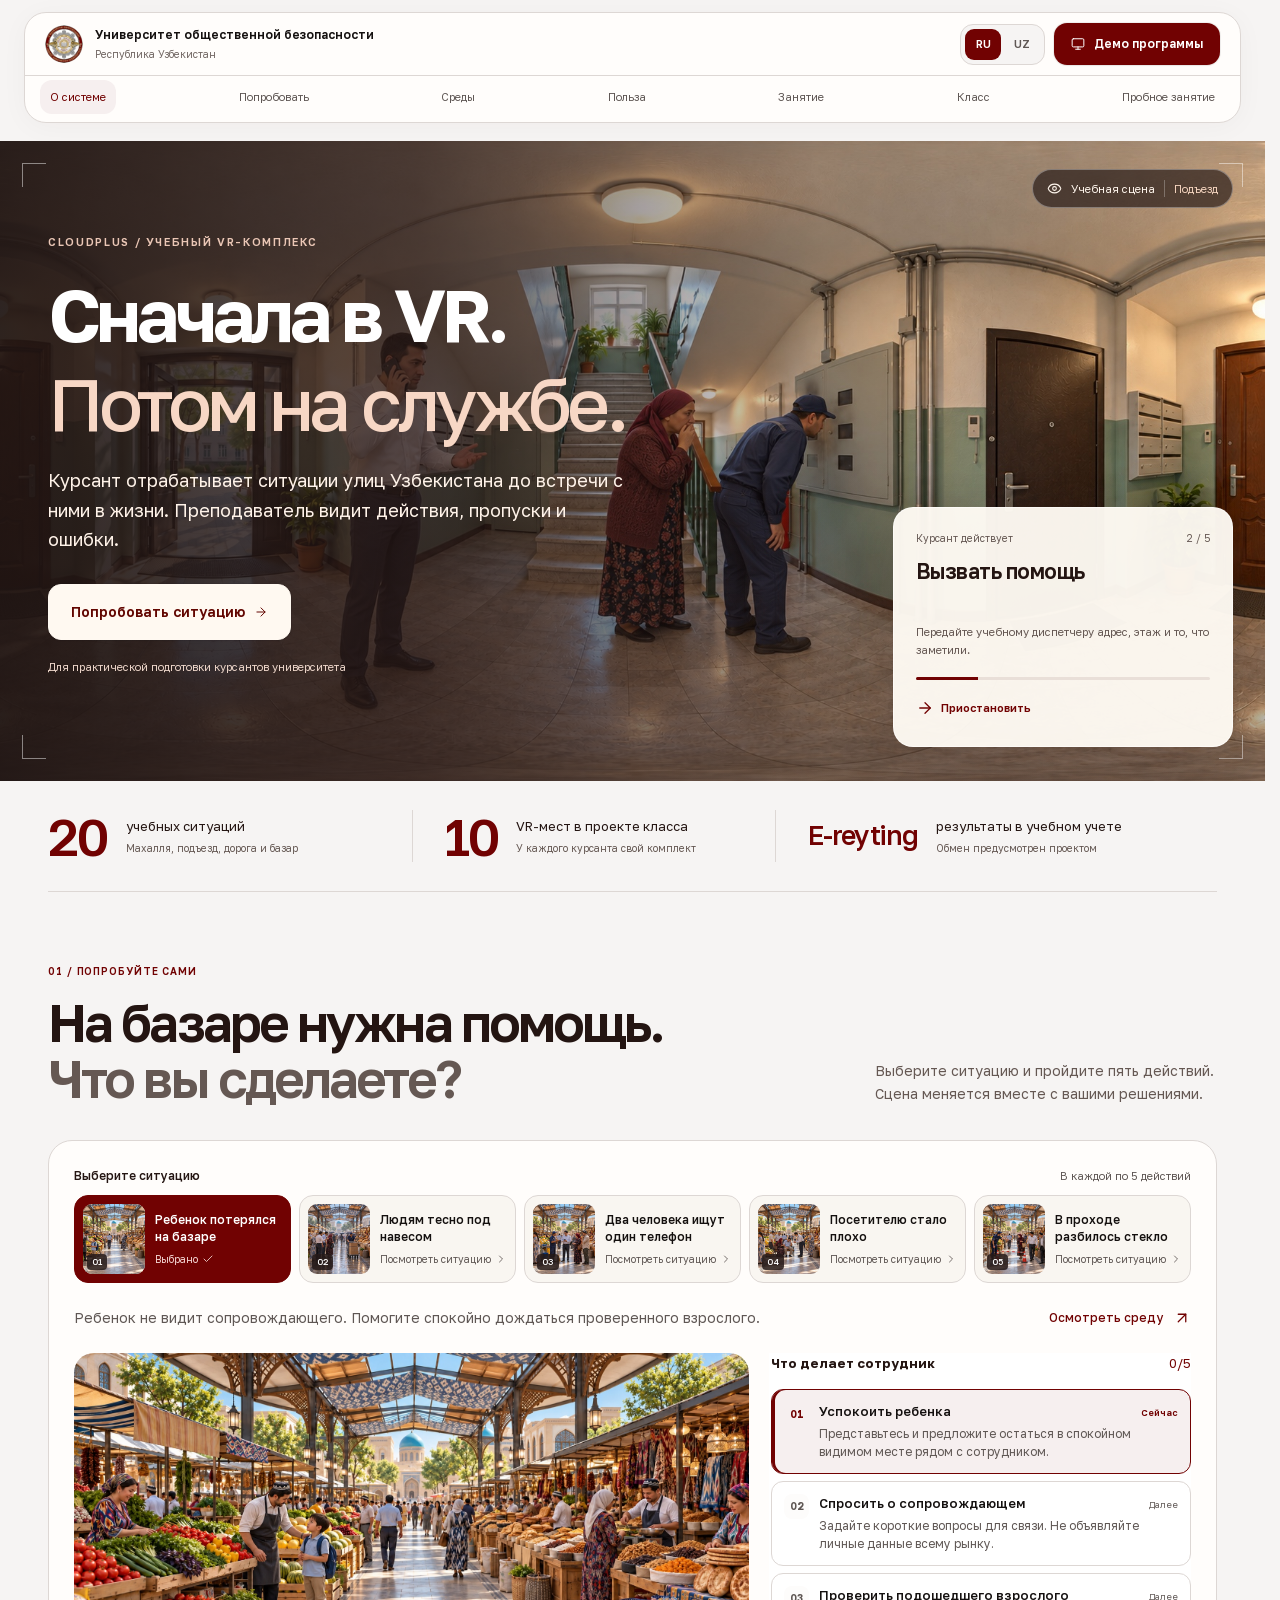
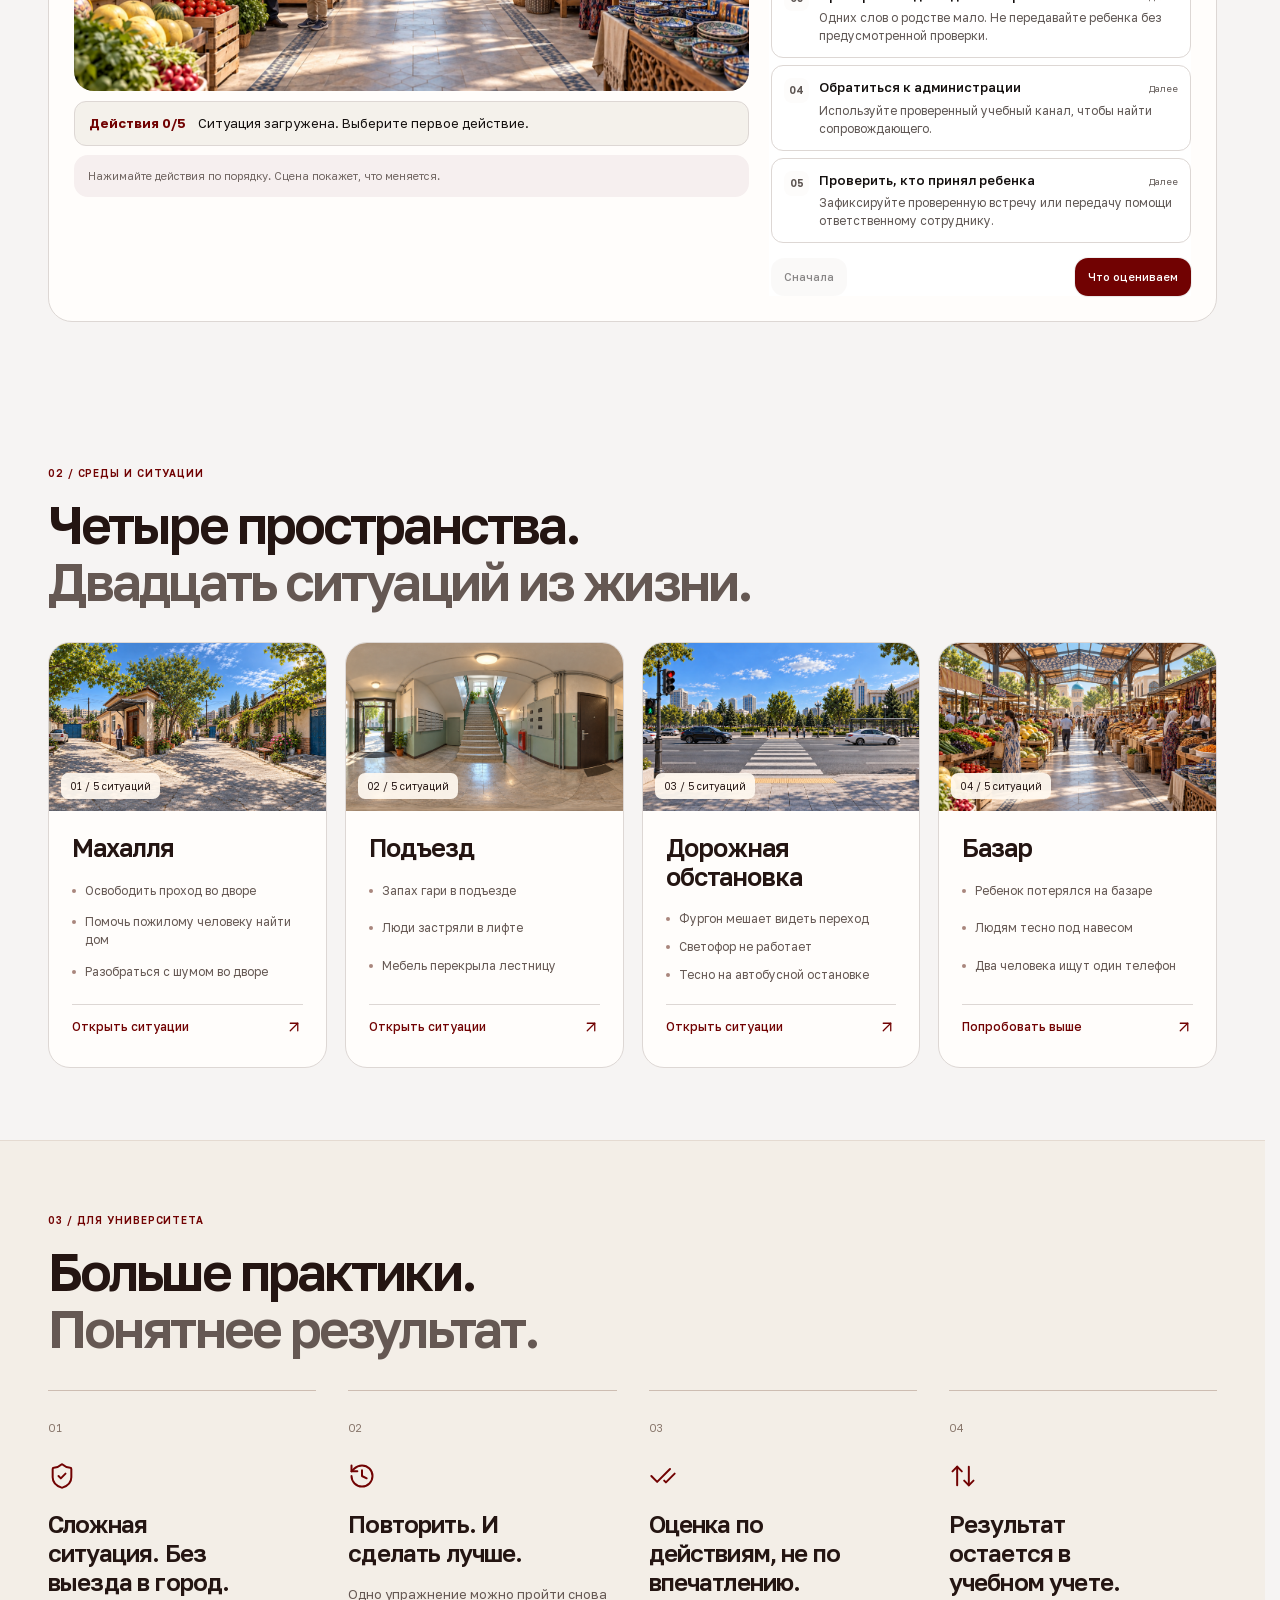
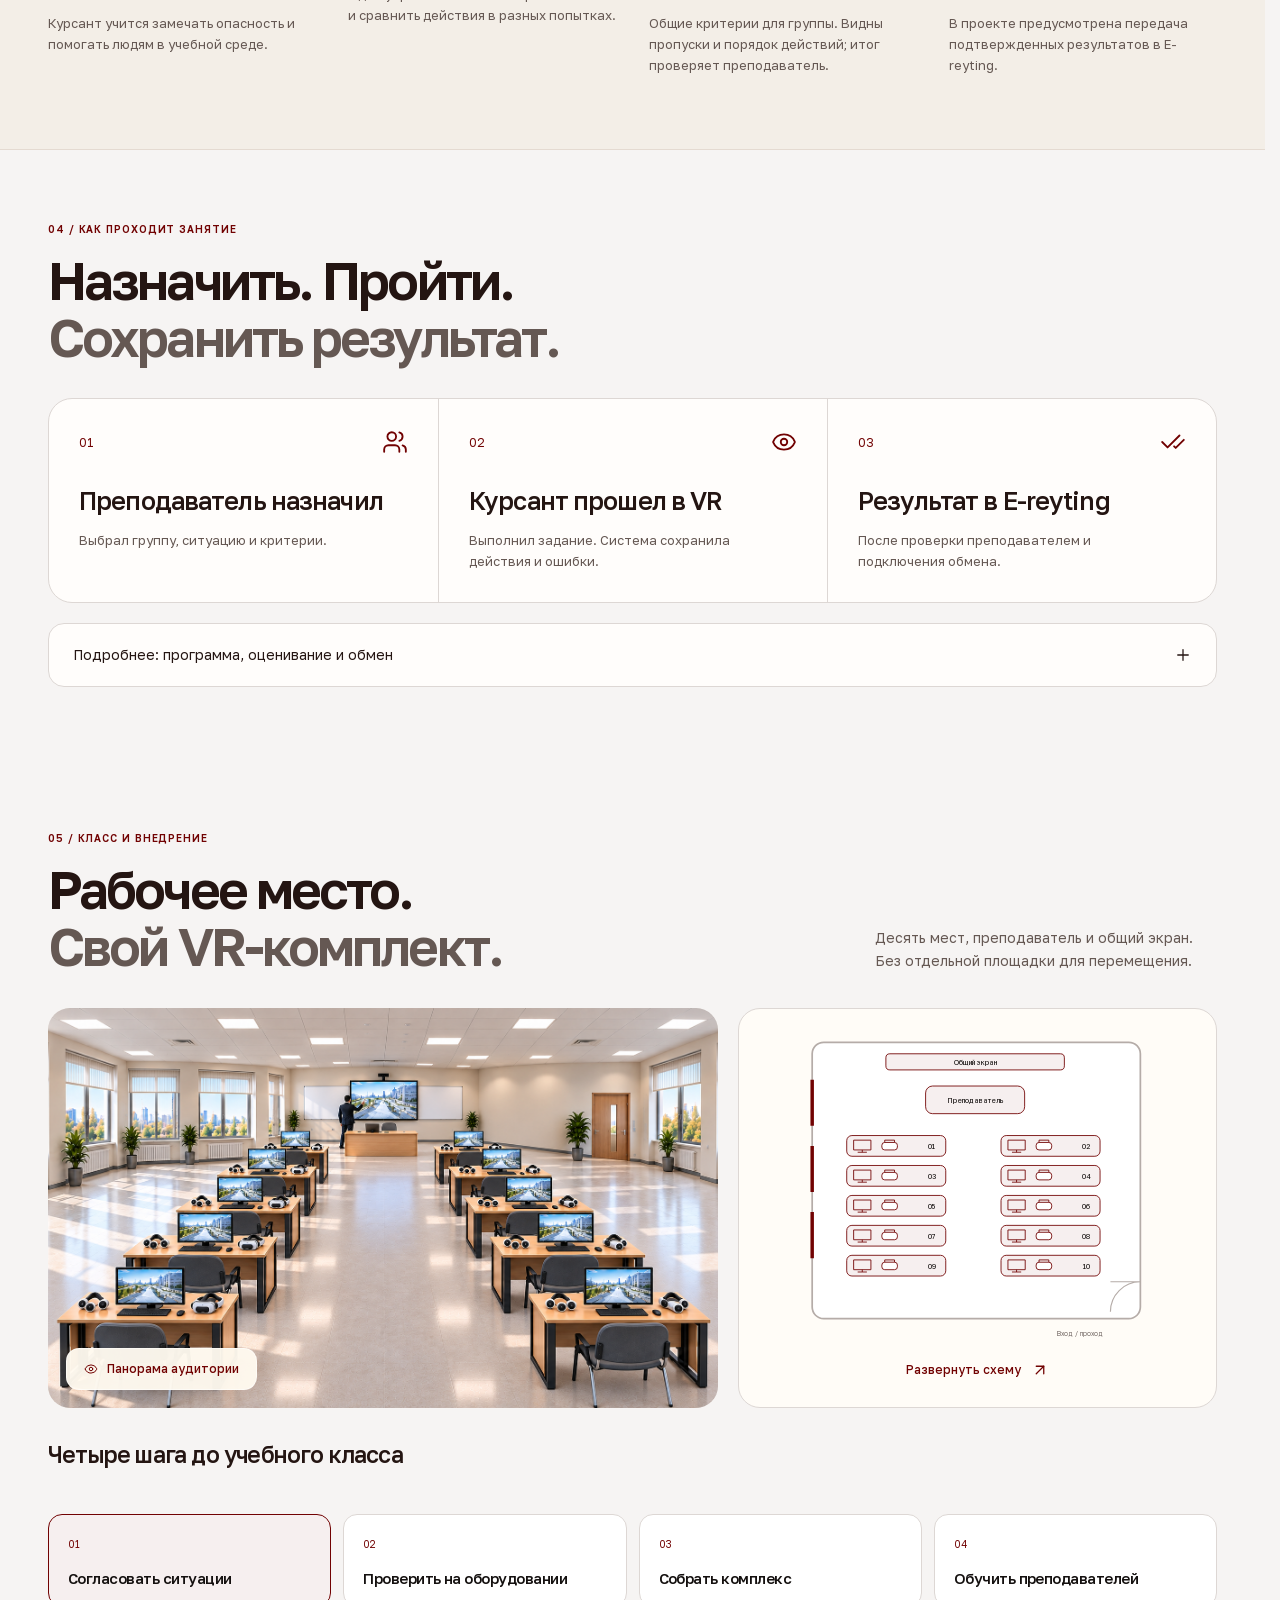
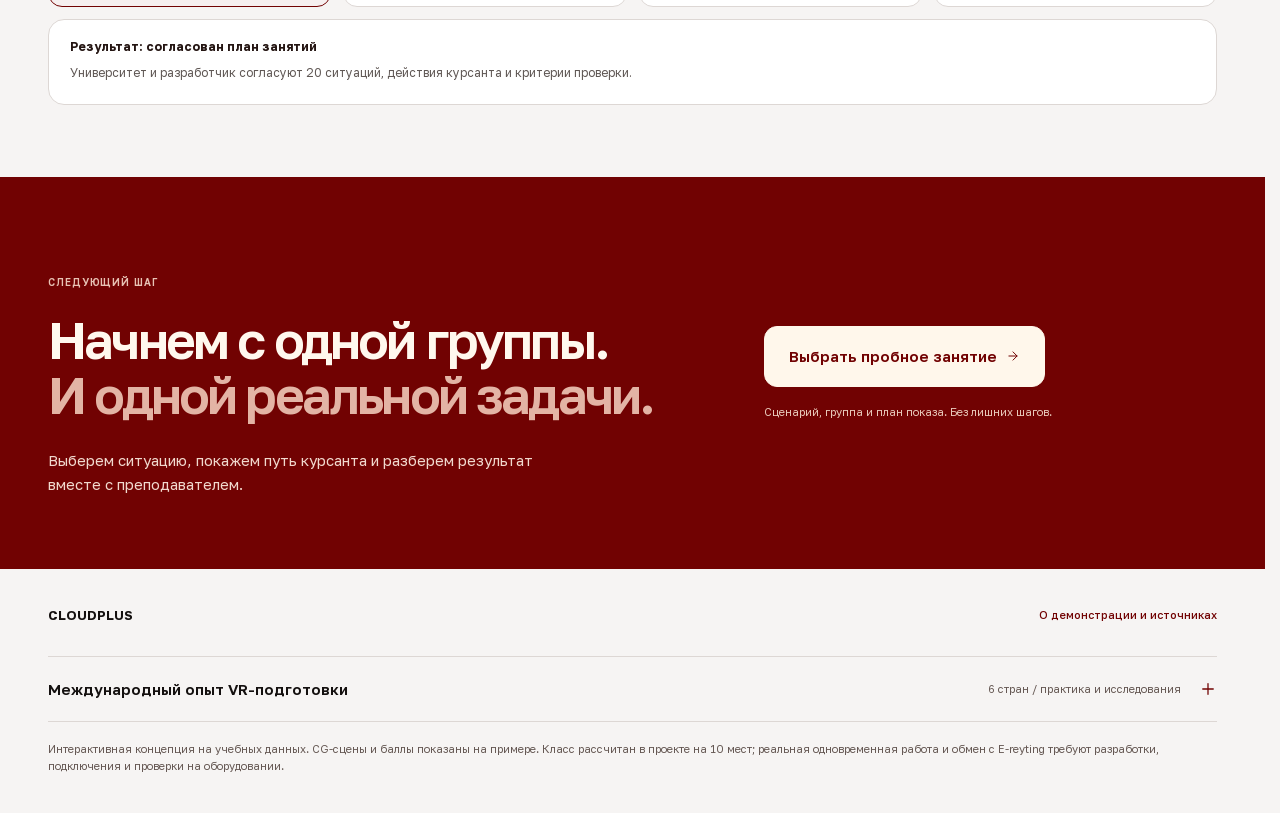
==== commit 4b793824: "Isolate standalone demo storage from the original site" ====
--- a/index.html
+++ b/index.html
@@ -8,17 +8,17 @@
   <meta name="description" content="Учебный VR-комплекс для Университета общественной безопасности Республики Узбекистан.">
   <title>Учебный VR-комплекс · Предложение для университета</title>
   <link rel="icon" href="./assets/university-logo.png">
-  <script src="./theme.js?v=sales20261027-r1"></script>
+  <script src="./theme.js?v=sales20261027-r4standalone"></script>
   <link rel="stylesheet" href="./assets/ui-kit/kit.css">
-  <link rel="stylesheet" href="./proposal-theme.css?v=sales20261027-r1">
-  <link rel="stylesheet" href="./style.css?v=sales20261027-r1">
-  <link rel="stylesheet" href="./presentation-demo.css?v=sales20261027-r1">
-  <link rel="stylesheet" href="./scenario-visuals.css?v=sales20261027-r1">
-  <link rel="stylesheet" href="./workspace.css?v=sales20261027-r1">
-  <link rel="stylesheet" href="./e-reyting-theme.css?v=sales20261027-r1">
-  <link rel="stylesheet" href="./proposal-pages.css?v=sales20261027-r1">
-  <link rel="stylesheet" href="./sales.css?v=sales20261027-r3public">
-  <script type="module" src="./app.js?v=sales20261027-r3public"></script>
+  <link rel="stylesheet" href="./proposal-theme.css?v=sales20261027-r4standalone">
+  <link rel="stylesheet" href="./style.css?v=sales20261027-r4standalone">
+  <link rel="stylesheet" href="./presentation-demo.css?v=sales20261027-r4standalone">
+  <link rel="stylesheet" href="./scenario-visuals.css?v=sales20261027-r4standalone">
+  <link rel="stylesheet" href="./workspace.css?v=sales20261027-r4standalone">
+  <link rel="stylesheet" href="./e-reyting-theme.css?v=sales20261027-r4standalone">
+  <link rel="stylesheet" href="./proposal-pages.css?v=sales20261027-r4standalone">
+  <link rel="stylesheet" href="./sales.css?v=sales20261027-r4standalone">
+  <script type="module" src="./app.js?v=sales20261027-r4standalone"></script>
 </head>
 <body>
   <div id="proposal"><p class="loading-copy">Учебный VR-комплекс / O'quv VR-kompleksi</p></div>
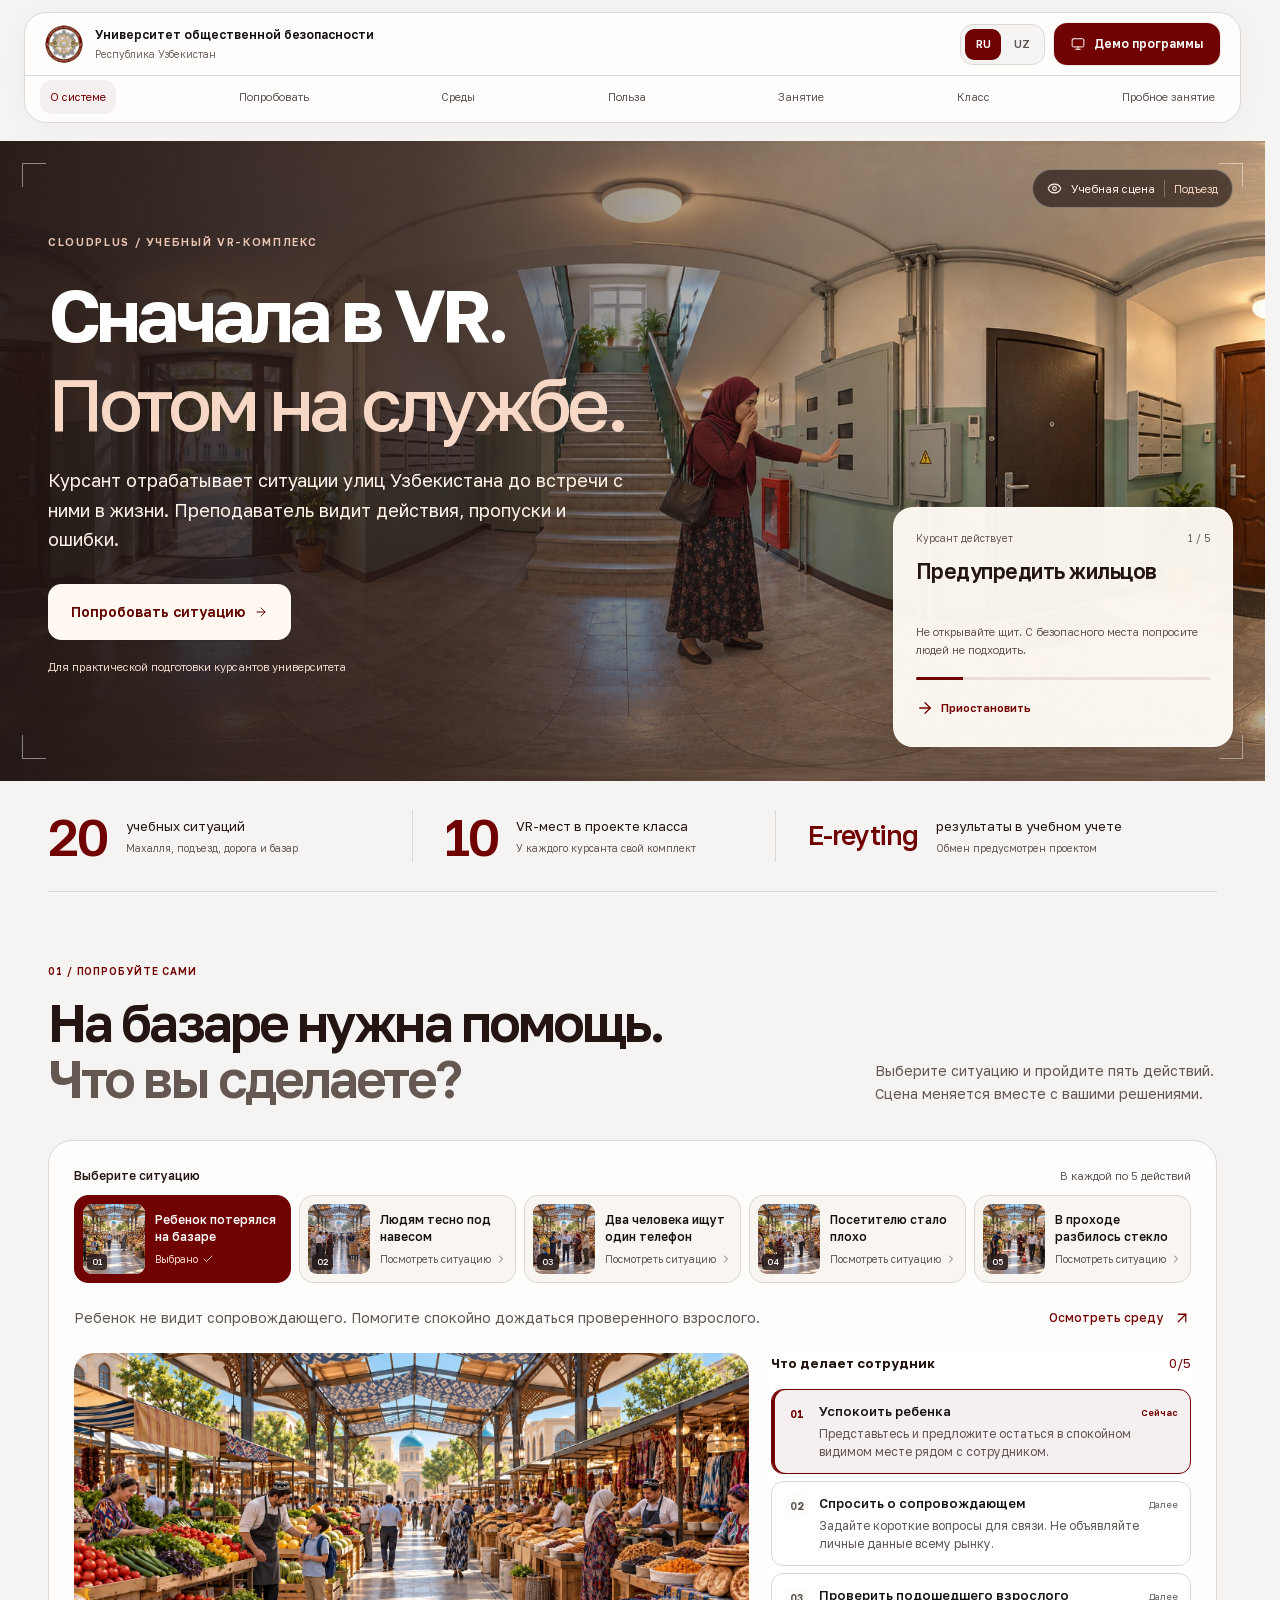
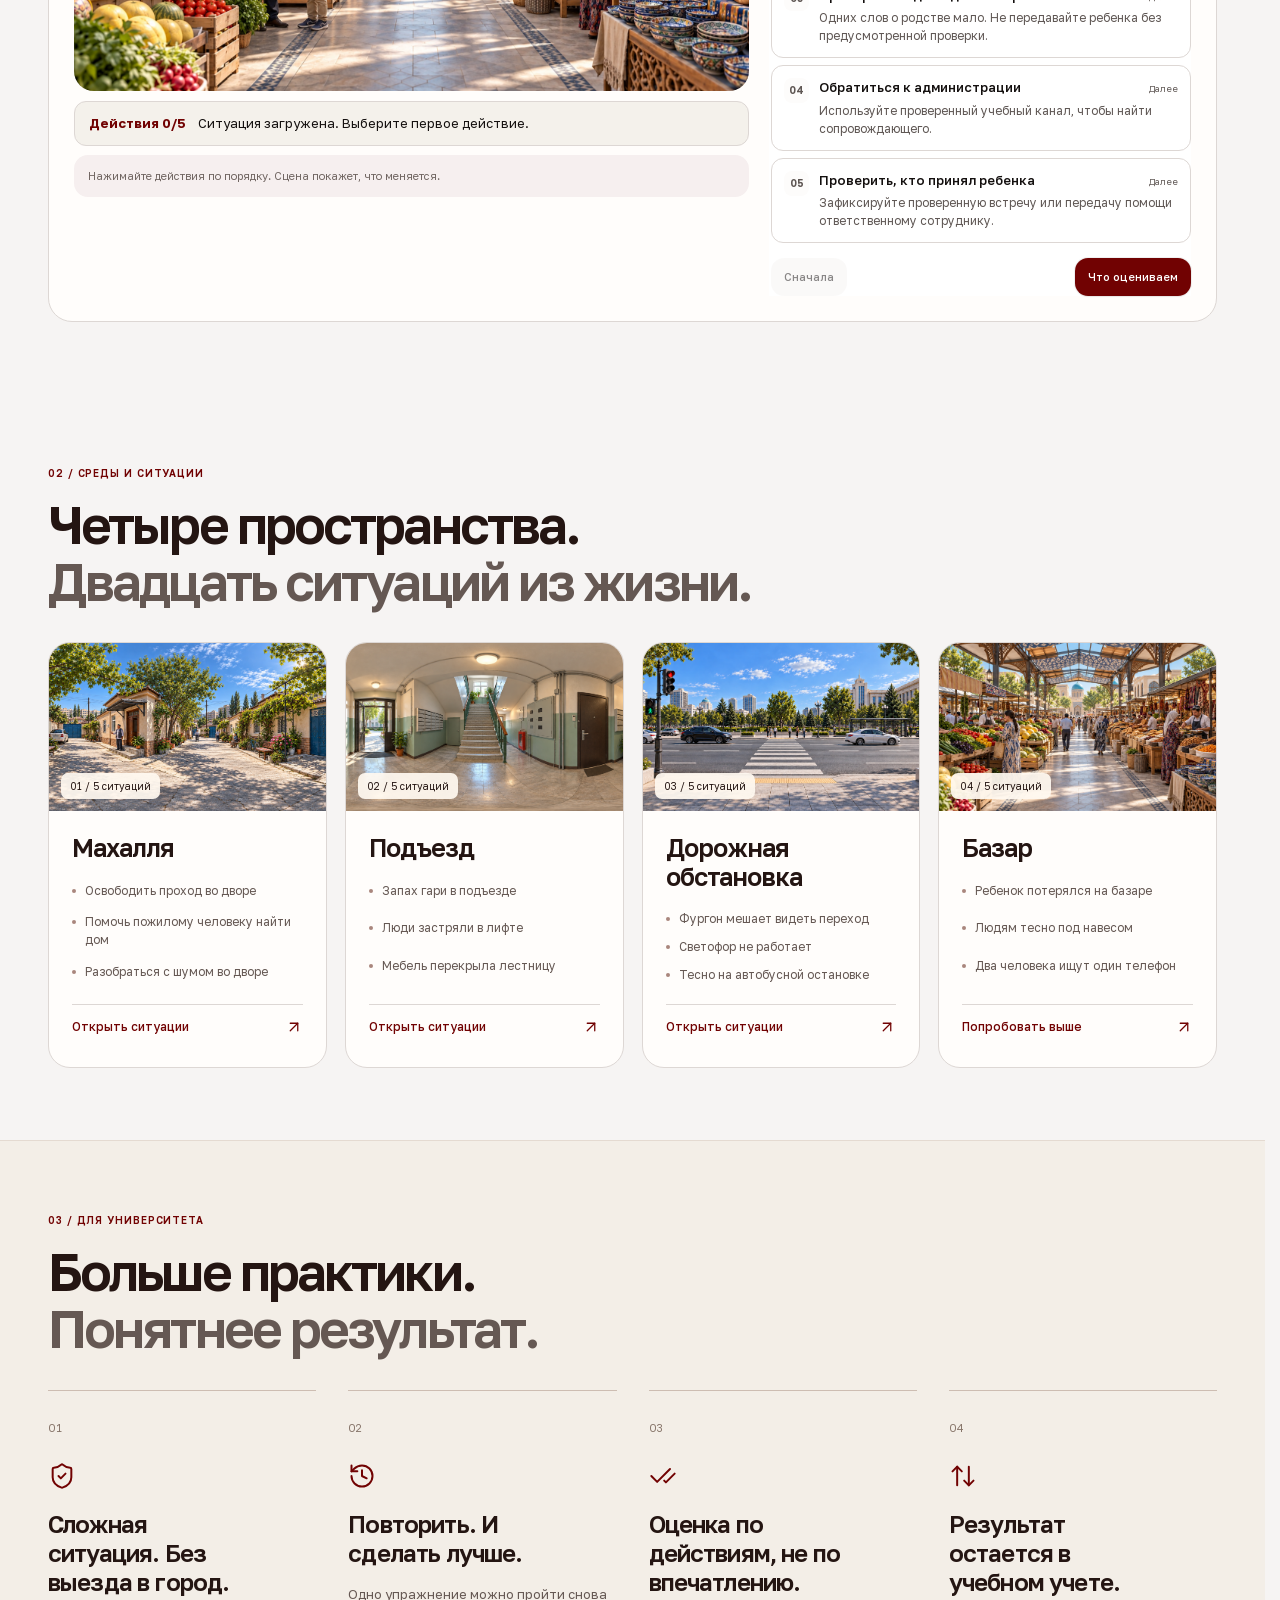
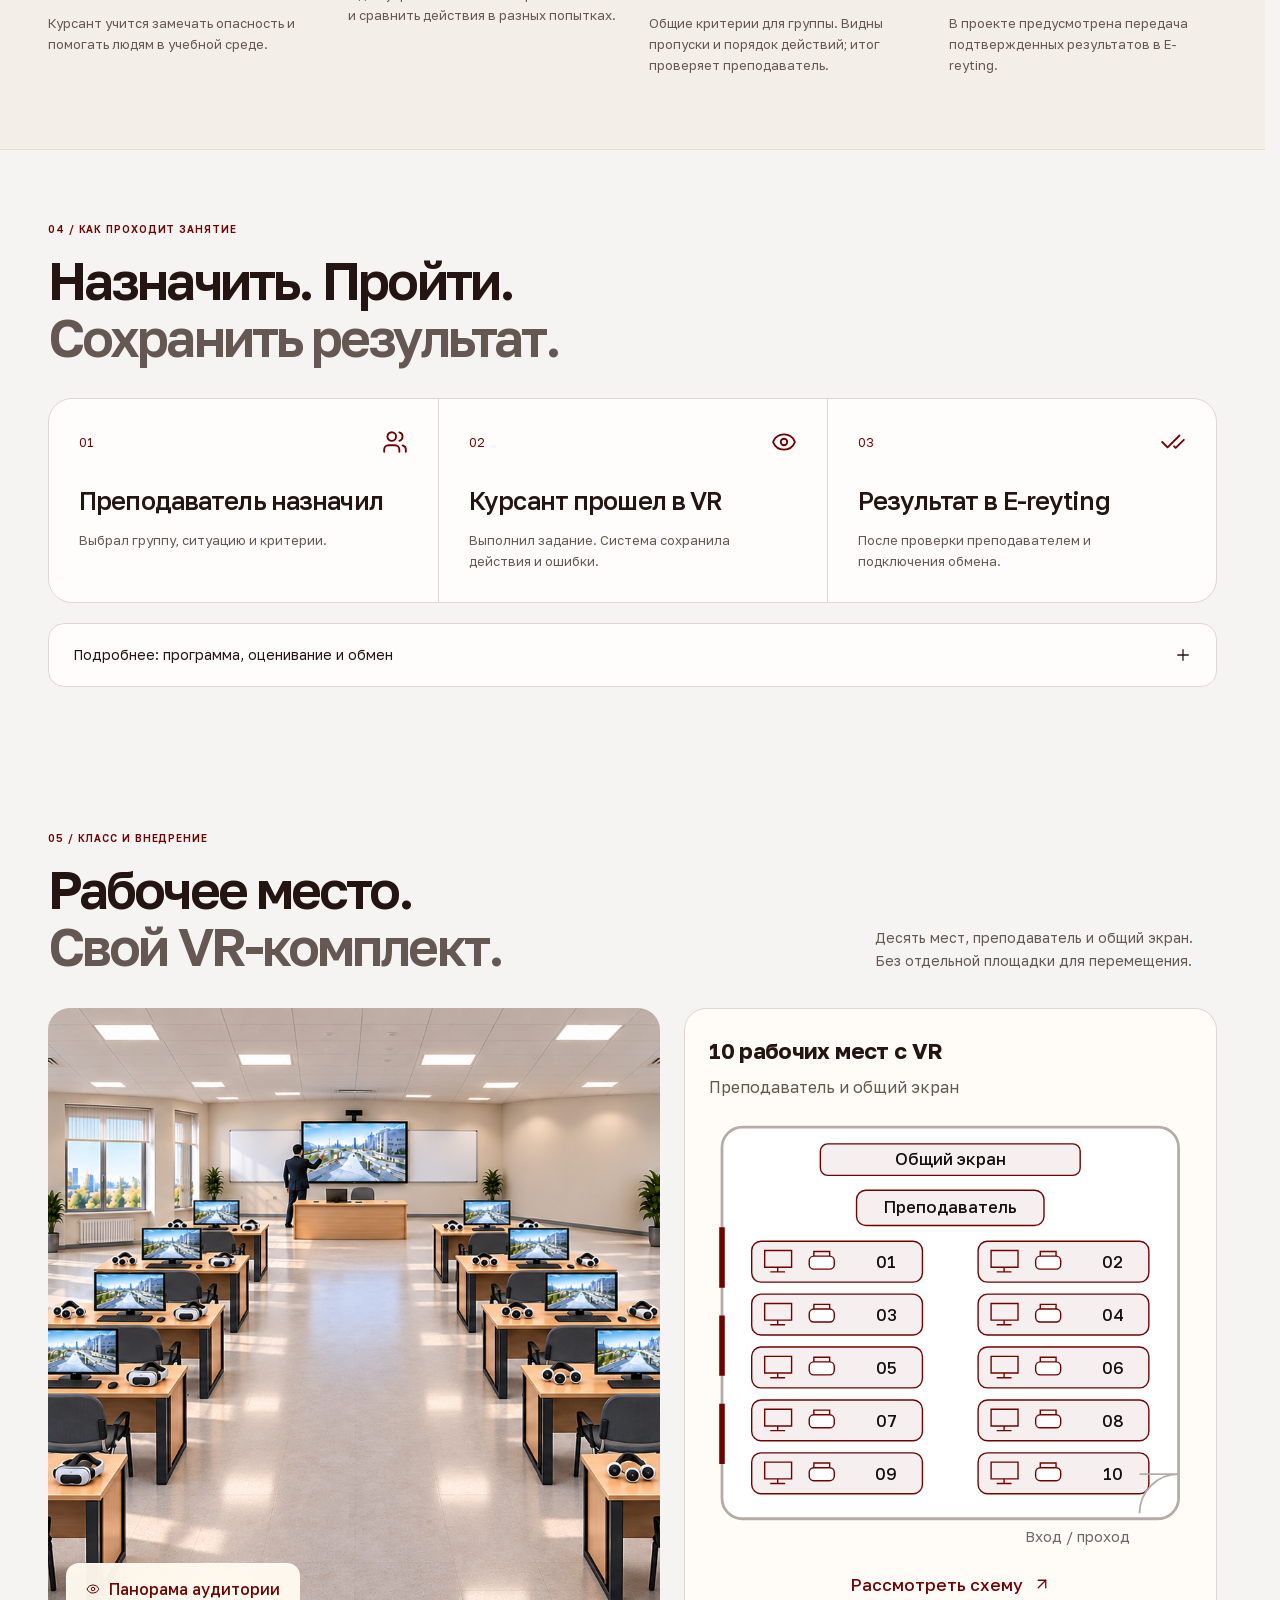
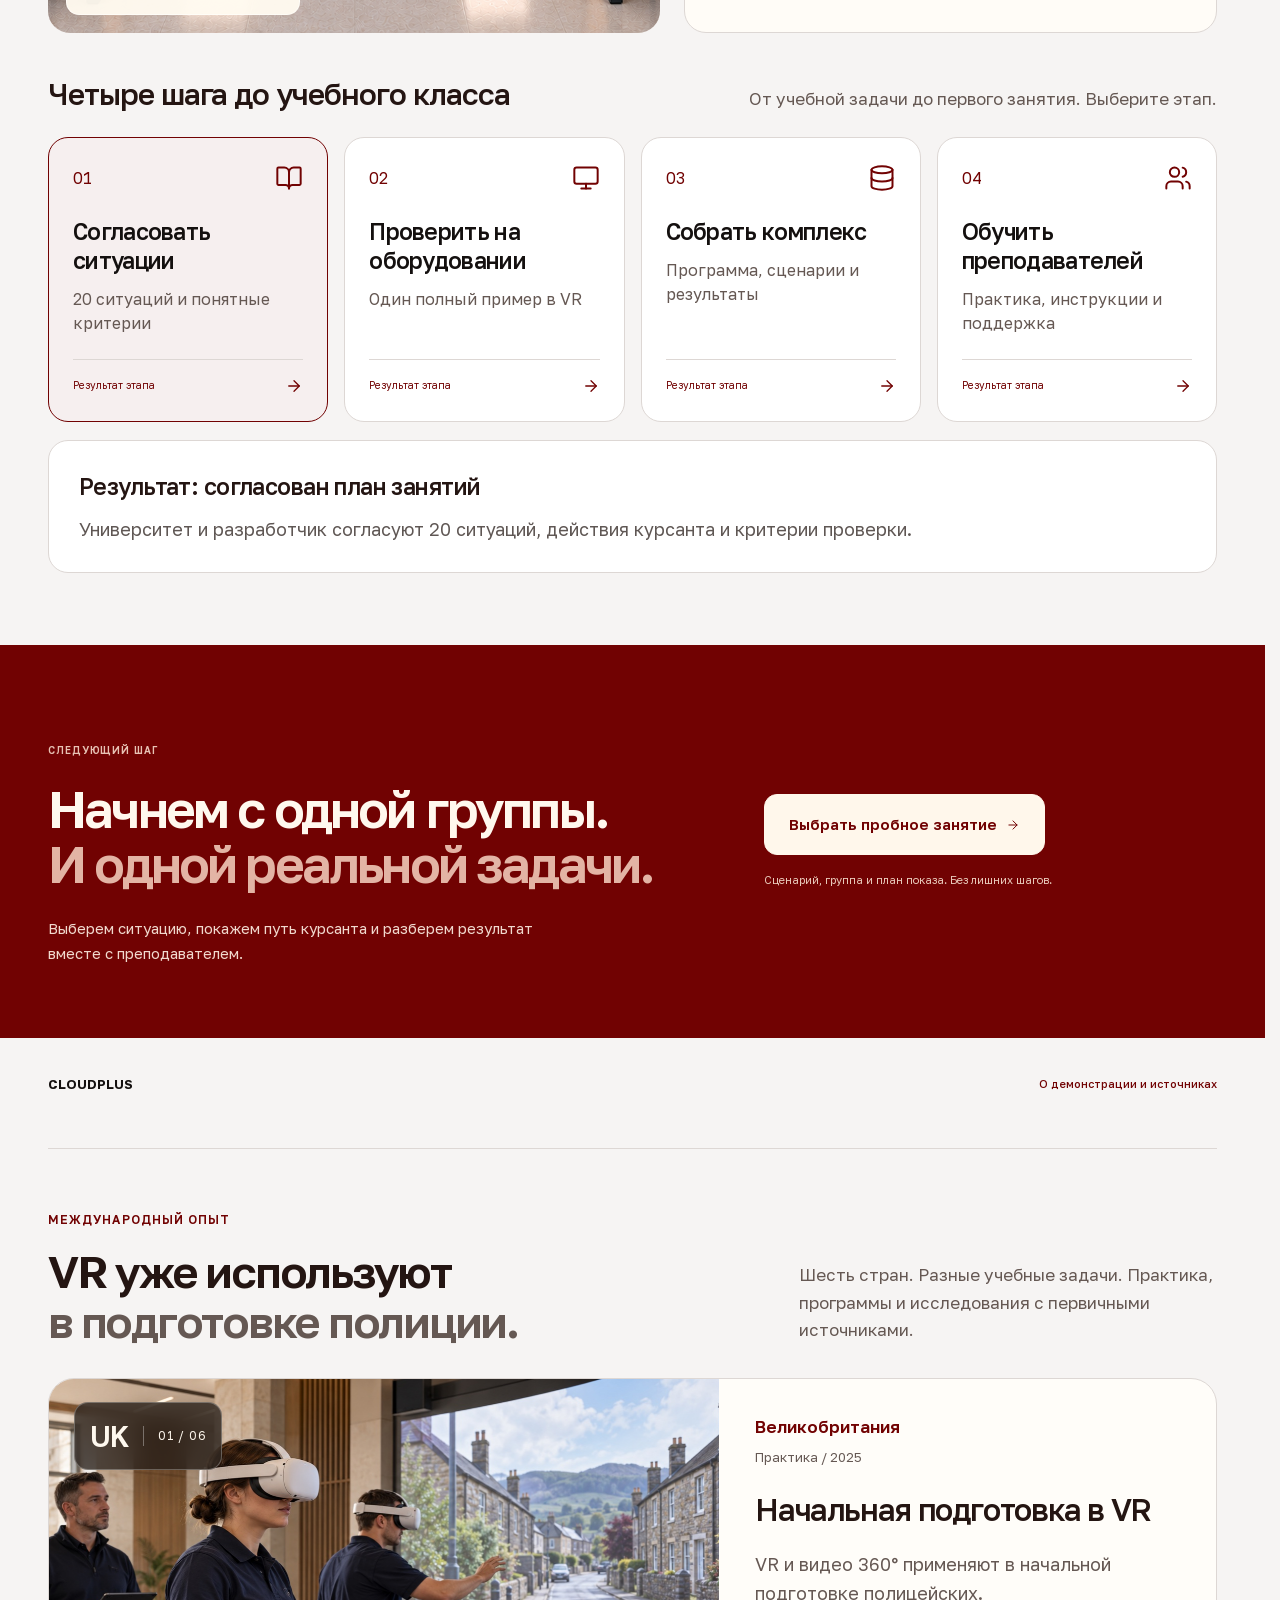
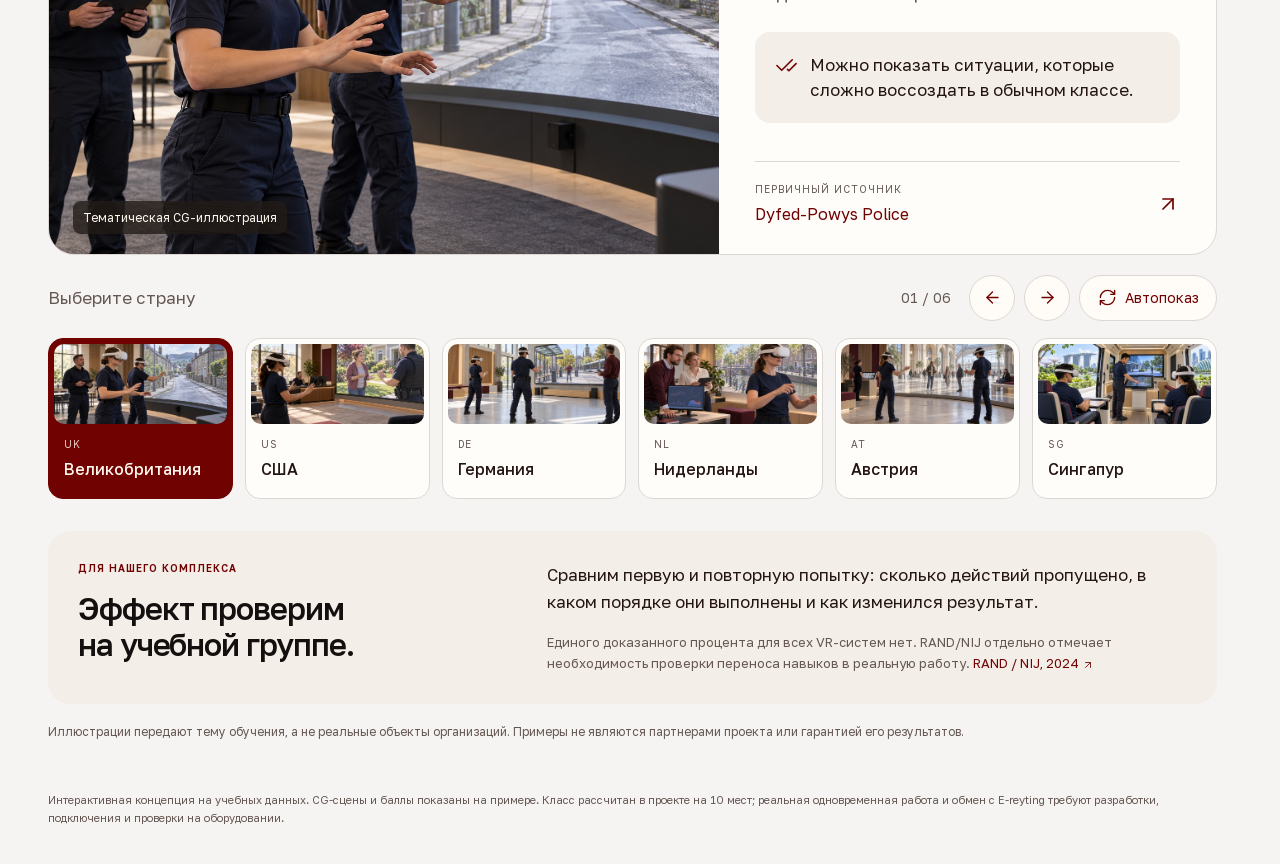
==== commit 9dc98ccd: "Enlarge classroom plan and add open international slide showcase" ====
--- a/index.html
+++ b/index.html
@@ -8,17 +8,18 @@
   <meta name="description" content="Учебный VR-комплекс для Университета общественной безопасности Республики Узбекистан.">
   <title>Учебный VR-комплекс · Предложение для университета</title>
   <link rel="icon" href="./assets/university-logo.png">
-  <script src="./theme.js?v=sales20261027-r4standalone"></script>
+  <script src="./theme.js?v=sales20261027-r5visual"></script>
   <link rel="stylesheet" href="./assets/ui-kit/kit.css">
-  <link rel="stylesheet" href="./proposal-theme.css?v=sales20261027-r4standalone">
-  <link rel="stylesheet" href="./style.css?v=sales20261027-r4standalone">
-  <link rel="stylesheet" href="./presentation-demo.css?v=sales20261027-r4standalone">
-  <link rel="stylesheet" href="./scenario-visuals.css?v=sales20261027-r4standalone">
-  <link rel="stylesheet" href="./workspace.css?v=sales20261027-r4standalone">
-  <link rel="stylesheet" href="./e-reyting-theme.css?v=sales20261027-r4standalone">
-  <link rel="stylesheet" href="./proposal-pages.css?v=sales20261027-r4standalone">
-  <link rel="stylesheet" href="./sales.css?v=sales20261027-r4standalone">
-  <script type="module" src="./app.js?v=sales20261027-r4standalone"></script>
+  <link rel="stylesheet" href="./proposal-theme.css?v=sales20261027-r5visual">
+  <link rel="stylesheet" href="./style.css?v=sales20261027-r5visual">
+  <link rel="stylesheet" href="./presentation-demo.css?v=sales20261027-r5visual">
+  <link rel="stylesheet" href="./scenario-visuals.css?v=sales20261027-r5visual">
+  <link rel="stylesheet" href="./workspace.css?v=sales20261027-r5visual">
+  <link rel="stylesheet" href="./e-reyting-theme.css?v=sales20261027-r5visual">
+  <link rel="stylesheet" href="./proposal-pages.css?v=sales20261027-r5visual">
+  <link rel="stylesheet" href="./sales.css?v=sales20261027-r5visual">
+  <link rel="stylesheet" href="./sales-visuals.css?v=sales20261027-r5visual">
+  <script type="module" src="./app.js?v=sales20261027-r5visual"></script>
 </head>
 <body>
   <div id="proposal"><p class="loading-copy">Учебный VR-комплекс / O'quv VR-kompleksi</p></div>
--- a/sales-visuals.css
+++ b/sales-visuals.css
@@ -0,0 +1,152 @@
+/* Larger teaching-space diagrams and an editorial, always-visible country gallery. */
+.sales-room-grid { grid-template-columns:1.15fr 1fr; gap:24px; }
+.sales-room-plan { padding:24px; justify-content:space-between; }
+.sales-plan-heading { display:flex; flex-direction:column; gap:7px; align-self:stretch; }
+.sales-plan-heading strong { font-size:22px; letter-spacing:-.03em; }
+.sales-plan-heading span { font-size:16px; color:var(--sales-muted); }
+.sales-room-plan .classroom-plan { width:100%; max-width:none; }
+.sales-room-plan .classroom-plan svg { margin:16px 0 4px; }
+.classroom-plan--compact .plan-zone text { font-size:18px; font-weight:500; }
+.classroom-plan--compact .plan-label { font-size:16px; }
+.sales-room-plan .text-button { font-size:17px; min-height:48px; margin:4px 0 0; }
+.sales-room-photo .btn { font-size:16px; padding:14px 19px; }
+.sales-rollout-heading { display:flex; align-items:baseline; justify-content:space-between; gap:24px; margin:40px 0 22px; }
+.sales-rollout-heading h3 { font-size:30px; }
+.sales-rollout-heading p { font-size:17px; color:var(--sales-muted); margin:0; }
+.sales-rollout { padding-top:0; gap:16px; }
+.sales-rollout .delivery-step-button { padding:26px 24px; border-radius:20px; display:flex; flex-direction:column; cursor:pointer; transition:background 180ms, border-color 180ms; }
+.sales-rollout .delivery-step-button:hover { border-color:#b18b7e; }
+.sales-rollout .delivery-card-top { display:flex; justify-content:space-between; align-items:center; width:100%; color:var(--sales-accent); }
+.sales-rollout .delivery-card-top>span { font-size:16px; font-variant-numeric:tabular-nums; }
+.sales-rollout .delivery-card-top .i { width:28px; height:28px; }
+.sales-rollout .delivery-step-button h3 { font-size:23px; line-height:1.25; margin:25px 0 12px; letter-spacing:-.03em; }
+.sales-rollout .delivery-step-button>p { color:var(--sales-muted); font-size:16px; line-height:1.5; margin:0 0 24px; flex:1; }
+.sales-rollout .delivery-card-link { display:flex; justify-content:space-between; gap:12px; width:100%; border-top:1px solid var(--line); padding-top:17px; font-size:15px; color:var(--sales-accent); }
+.sales-rollout .delivery-card-link .i { width:18px; height:18px; }
+.sales-main .delivery-output { font-size:18px; line-height:1.6; padding:27px 30px; border-radius:20px; min-height:0; margin-top:18px; }
+.sales-main .delivery-output strong { font-size:23px; font-weight:550; letter-spacing:-.025em; margin-bottom:9px; }
+
+.international-evidence { margin-top:48px; padding-block:62px 32px; border-bottom:0; scroll-margin-top:var(--header-offset); }
+.international-heading { display:flex; align-items:end; justify-content:space-between; gap:36px; margin-bottom:32px; }
+.international-heading .eyebrow { color:var(--sales-accent); font-size:12px; margin:0 0 18px; }
+.international-heading h2 { font-size:clamp(36px,3.5vw,57px); line-height:1.1; font-weight:600; letter-spacing:-.05em; margin:0; color:var(--sales-ink); }
+.international-heading h2 span { color:var(--sales-muted); }
+.international-heading>p { font-size:17px; line-height:1.6; margin:0 0 3px; max-width:38ch; color:var(--sales-muted); }
+.international-stage { background:#fffdf9; border:1px solid var(--line); border-radius:26px; overflow:hidden; }
+.international-slide { display:grid; grid-template-columns:1.35fr 1fr; min-width:0; }
+.international-slide[hidden] { display:none; }
+.international-visual { position:relative; margin:0; min-height:475px; overflow:hidden; isolation:isolate; background:#ded4c9; }
+.international-visual>img { position:absolute; inset:0; display:block; width:100%; height:100%; object-fit:cover; }
+.international-slide:not([hidden]) .international-visual>img { animation:country-image-reveal 600ms cubic-bezier(.2,0,.2,1) both; }
+.international-visual-code { position:absolute; top:23px; left:25px; display:flex; align-items:center; gap:14px; color:#fff9ef; font-size:29px; font-weight:600; letter-spacing:-.03em; padding:10px 15px; background:#231c18bb; border:1px solid #fff4; border-radius:14px; backdrop-filter:blur(12px); }
+.international-visual-code small { font-size:12px; font-weight:400; letter-spacing:.06em; padding-left:14px; border-left:1px solid #fff5; }
+.international-visual figcaption { position:absolute; left:24px; bottom:20px; padding:7px 10px; border-radius:8px; background:#231c18c9; color:#fff8ed; font-size:12px; }
+.international-story { padding:34px 36px 28px; display:flex; flex-direction:column; }
+.international-story .international-country { display:flex; flex-direction:column; align-items:start; gap:7px; margin:0 0 24px; }
+.international-story .international-country>span { display:block; width:auto; height:auto; padding:0; border:0; font-size:17px; color:var(--sales-accent); font-weight:600; }
+.international-story .international-country>small { font-size:13px; color:var(--sales-muted); }
+.international-story h3 { font-size:clamp(28px,2.4vw,40px); font-weight:550; line-height:1.15; letter-spacing:-.045em; margin:0 0 23px; color:var(--sales-ink); }
+.international-story>p { font-size:18px; line-height:1.6; margin:0 0 24px; color:var(--sales-muted); }
+.international-story .international-benefit { display:flex; gap:12px; padding:20px; background:var(--sales-cream); border-radius:15px; margin-bottom:25px; }
+.international-benefit>.i { width:23px; height:23px; flex:none; margin-top:2px; color:var(--sales-accent); }
+.international-benefit>p { font-size:17px; line-height:1.5; margin:0; color:var(--sales-ink); }
+.international-source { display:flex; align-items:center; justify-content:space-between; gap:16px; margin-top:auto; padding-top:20px; border-top:1px solid var(--line); color:var(--sales-accent); text-decoration:none; font-size:16px; line-height:1.4; }
+.international-source small { display:block; font-size:10px; letter-spacing:.1em; margin-bottom:7px; color:var(--sales-muted); }
+.international-source>.i { width:24px; height:24px; flex:none; }
+.international-controls { display:flex; align-items:center; justify-content:space-between; gap:20px; margin:20px 0 17px; }
+.international-controls>p { font-size:17px; color:var(--sales-muted); margin:0; }
+.international-controls>div { display:flex; align-items:center; gap:9px; }
+#country-slide-count { font-size:14px; font-variant-numeric:tabular-nums; color:var(--sales-muted); margin-right:9px; }
+.international-controls button { height:46px; min-width:46px; border:1px solid var(--line); border-radius:50%; display:flex; align-items:center; justify-content:center; gap:8px; color:var(--sales-accent); background:#fffcf8; cursor:pointer; }
+.international-controls button:hover { background:#ede4da; }
+.international-controls button[data-country-play] { border-radius:999px; font:inherit; font-size:14px; padding:0 17px; min-width:138px; }
+.international-controls [data-country-previous]>.i { transform:rotate(180deg); }
+.international-controls .i { width:19px; height:19px; }
+.international-choices { display:grid; grid-template-columns:repeat(6,minmax(0,1fr)); gap:12px; }
+.international-choices>button { display:flex; flex-direction:column; text-align:left; min-width:0; background:#fffdf9; color:var(--sales-ink); border:1px solid var(--line); border-radius:15px; padding:5px; overflow:hidden; cursor:pointer; transition:background 160ms, border-color 160ms; }
+.international-choices>button>img { display:block; width:100%; aspect-ratio:2.15; height:auto; object-fit:cover; border-radius:10px; }
+.international-choices>button>span { display:flex; flex-direction:column; gap:7px; padding:12px 10px 13px; }
+.international-choices small { font-size:10px; color:var(--sales-muted); letter-spacing:.08em; }
+.international-choices strong { font-size:16px; font-weight:500; line-height:1.3; }
+.international-choices [aria-pressed=true] { background:var(--sales-accent); border-color:var(--sales-accent); color:#fff7ed; }
+.international-choices [aria-pressed=true] small { color:#ead0c3; }
+.international-controls button:focus-visible,.international-choices button:focus-visible { outline:3px solid #b86944; outline-offset:3px; }
+.international-outcomes { display:grid; grid-template-columns:.8fr 1.2fr; gap:42px; margin-top:32px; padding:30px; border-radius:22px; }
+.international-outcomes .eyebrow { display:block; font-size:10px; letter-spacing:.1em; color:var(--sales-accent); margin-bottom:15px; }
+.international-outcomes h3 { font-size:31px; font-weight:550; line-height:1.15; letter-spacing:-.035em; margin:0; }
+.international-outcomes p { font-size:17px; line-height:1.6; color:var(--sales-ink); }
+.international-outcomes .international-research { font-size:13px; line-height:1.6; color:var(--sales-muted); margin-top:17px; }
+.international-research a { color:var(--sales-accent); display:inline; }
+.international-research .i { display:inline-block; width:12px; height:12px; vertical-align:middle; }
+.international-note { font-size:12px; line-height:1.6; max-width:120ch; }
+@keyframes country-image-reveal { from{opacity:.35;transform:scale(1.025)} to{opacity:1;transform:scale(1)} }
+@media(max-width:1100px) {
+  .sales-room-grid { grid-template-columns:1fr 1fr; }
+  .sales-room-plan { padding:20px; }
+  .sales-plan-heading strong { font-size:20px; }
+  .sales-rollout { grid-template-columns:1fr 1fr; }
+  .sales-rollout-heading { align-items:start; flex-direction:column; gap:12px; }
+  .international-story { padding:26px; }
+  .international-visual { min-height:460px; }
+  .international-story>p { font-size:17px; }
+  .international-choices { grid-template-columns:repeat(3,minmax(0,1fr)); }
+  .international-choices>button { flex-direction:row; align-items:center; gap:5px; }
+  .international-choices>button>img { width:38%; align-self:stretch; aspect-ratio:1; }
+  .international-choices strong { font-size:15px; }
+}
+@media(max-width:760px) {
+  .sales-room-grid { grid-template-columns:1fr; gap:16px; }
+  .sales-room-photo { min-height:270px; }
+  .sales-room-photo .btn { font-size:14px; left:14px; bottom:14px; padding:12px 15px; }
+  .sales-room-plan { padding:18px; }
+  .sales-plan-heading strong { font-size:21px; }
+  .sales-plan-heading span { font-size:15px; }
+  .sales-room-plan .classroom-plan { width:100%; }
+  .classroom-plan--compact .plan-zone text { font-size:22px; }
+  .classroom-plan--compact .plan-label { font-size:20px; }
+  .sales-room-plan .text-button { font-size:16px; }
+  .sales-rollout-heading { margin:30px 0 20px; }
+  .sales-rollout-heading h3 { font-size:27px; }
+  .sales-rollout-heading p { font-size:16px; line-height:1.5; }
+  .sales-rollout { grid-template-columns:1fr; gap:12px; }
+  .sales-rollout .delivery-step-button { padding:22px; display:grid; grid-template-columns:35px 1fr; gap:0 15px; }
+  .sales-rollout .delivery-card-top { flex-direction:column; gap:18px; grid-row:1/4; align-self:start; }
+  .sales-rollout .delivery-step-button h3 { font-size:22px; margin:0 0 12px; }
+  .sales-rollout .delivery-step-button>p { font-size:16px; margin:0 0 17px; }
+  .sales-rollout .delivery-card-link { font-size:14px; padding-top:13px; }
+  .sales-main .delivery-output { padding:23px; font-size:16px; }
+  .sales-main .delivery-output strong { font-size:23px; }
+  .international-evidence { margin-top:32px; padding-top:35px; }
+  .international-heading { display:block; margin-bottom:24px; }
+  .international-heading h2 { font-size:34px; }
+  .international-heading>p { font-size:16px; margin-top:20px; max-width:none; }
+  .international-heading .eyebrow { font-size:10px; }
+  .international-stage { border-radius:20px; }
+  .international-slide { grid-template-columns:1fr; }
+  .international-visual { aspect-ratio:1.6; min-height:0; }
+  .international-visual-code { top:14px; left:14px; font-size:22px; padding:7px 11px; border-radius:10px; }
+  .international-visual-code small { font-size:10px; }
+  .international-visual figcaption { font-size:9px; left:14px; bottom:12px; }
+  .international-story { padding:24px 22px; }
+  .international-story h3 { font-size:30px; margin-bottom:20px; }
+  .international-story>p { font-size:17px; line-height:1.55; }
+  .international-story .international-country { margin-bottom:19px; }
+  .international-benefit>p { font-size:16px; }
+  .international-story .international-benefit { padding:16px; }
+  .international-source { font-size:15px; }
+  .international-controls { flex-wrap:wrap; gap:13px; }
+  .international-controls>p { font-size:15px; }
+  .international-controls>div { width:100%; justify-content:space-between; }
+  .international-choices { grid-template-columns:1fr 1fr; gap:10px; }
+  .international-choices>button { flex-direction:column; align-items:stretch; gap:0; }
+  .international-choices>button>img { width:100%; aspect-ratio:1.8; align-self:auto; }
+  .international-choices>button>span { padding:10px 8px 12px; gap:5px; }
+  .international-choices strong { font-size:15px; }
+  .international-outcomes { grid-template-columns:1fr; padding:24px; gap:20px; margin-top:26px; }
+  .international-outcomes h3 { font-size:29px; }
+  .international-outcomes p { font-size:16px; }
+  .international-note { font-size:11px; }
+}
+@media(prefers-reduced-motion:reduce) {
+  .international-slide:not([hidden]) .international-visual>img { animation:none; }
+}
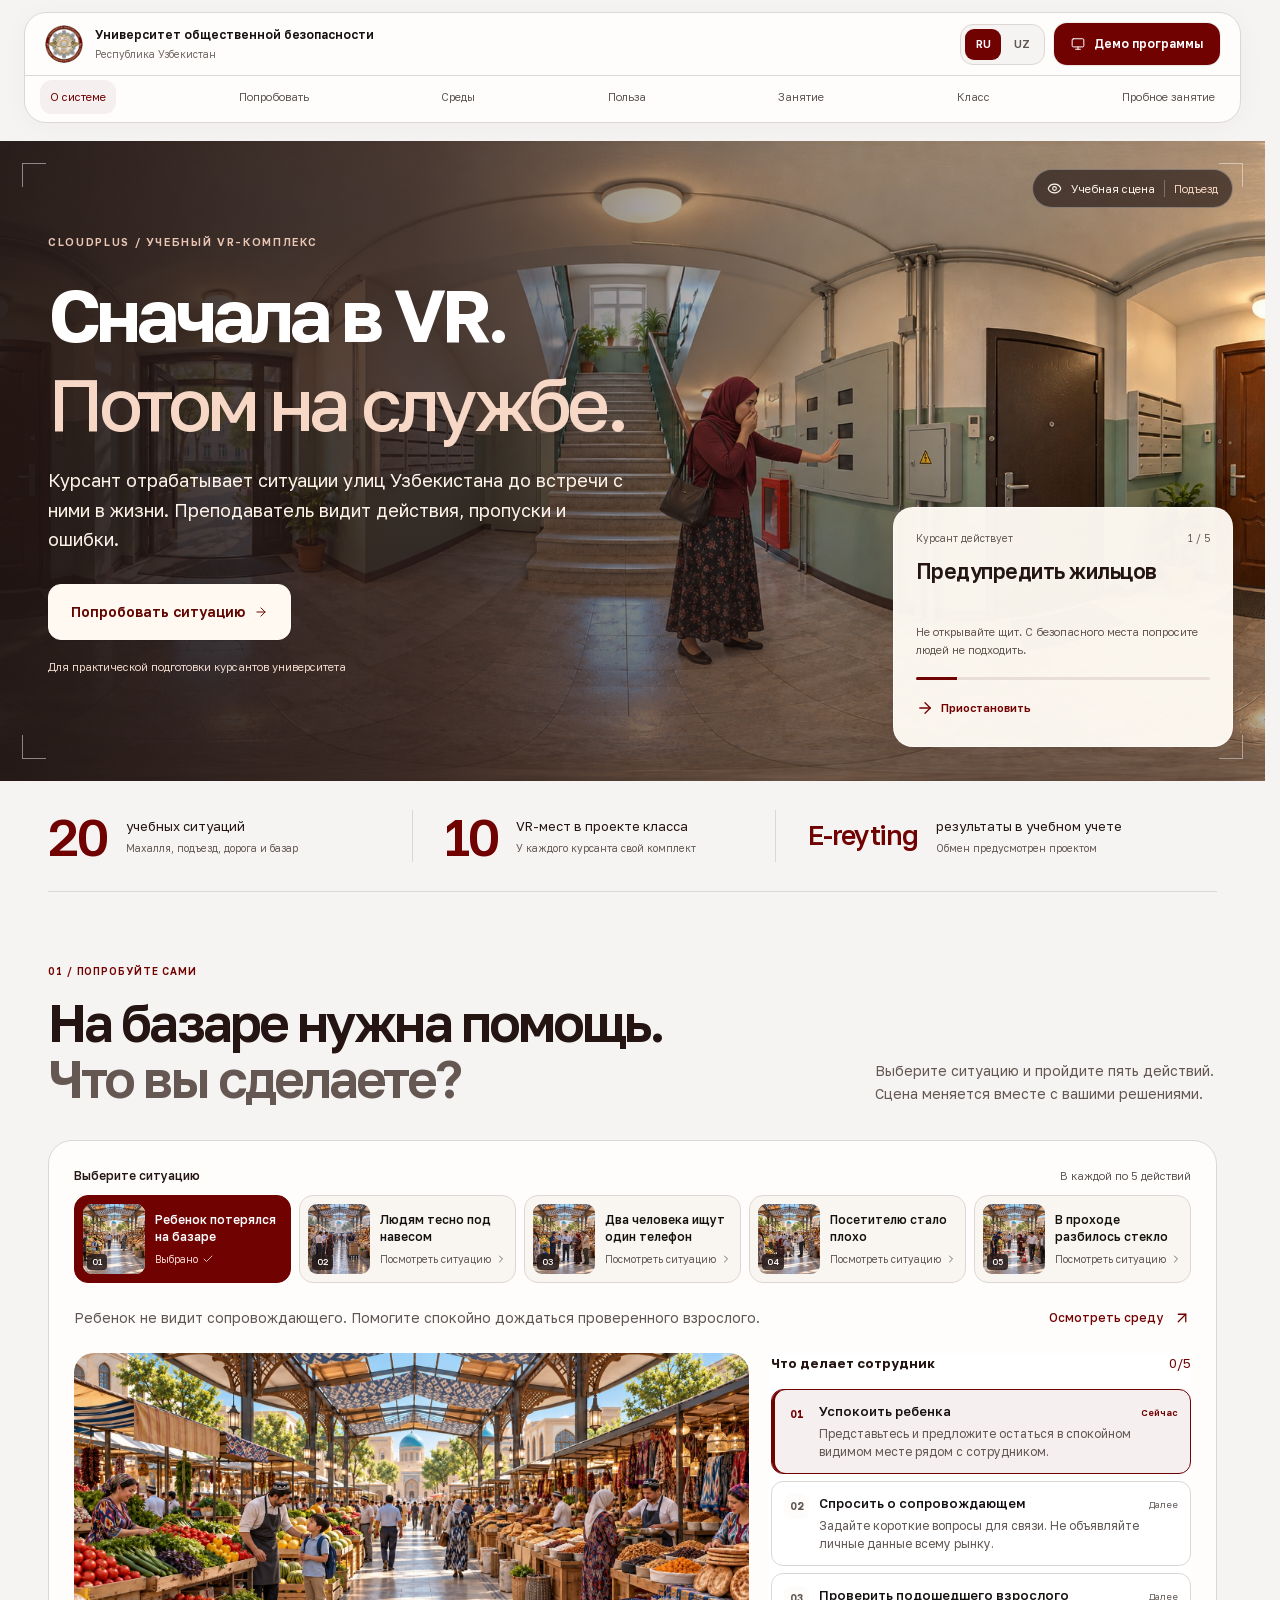
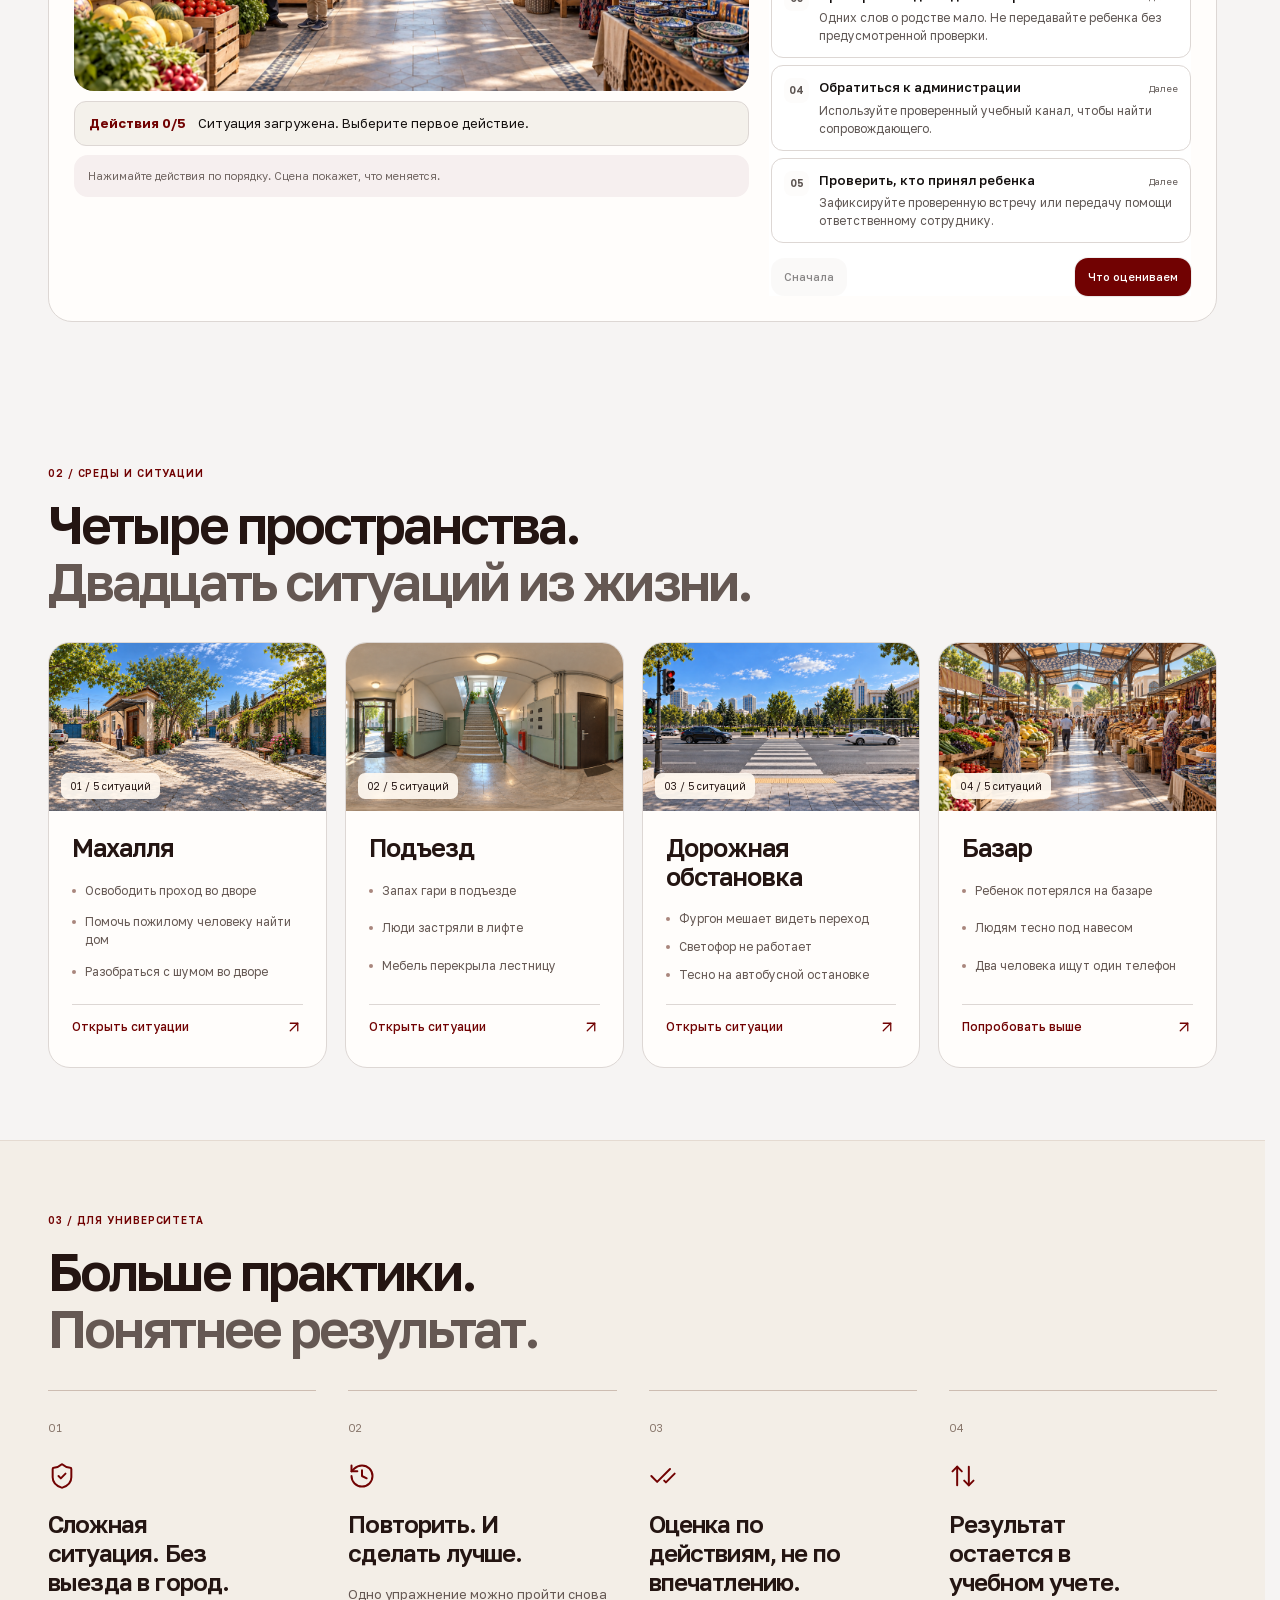
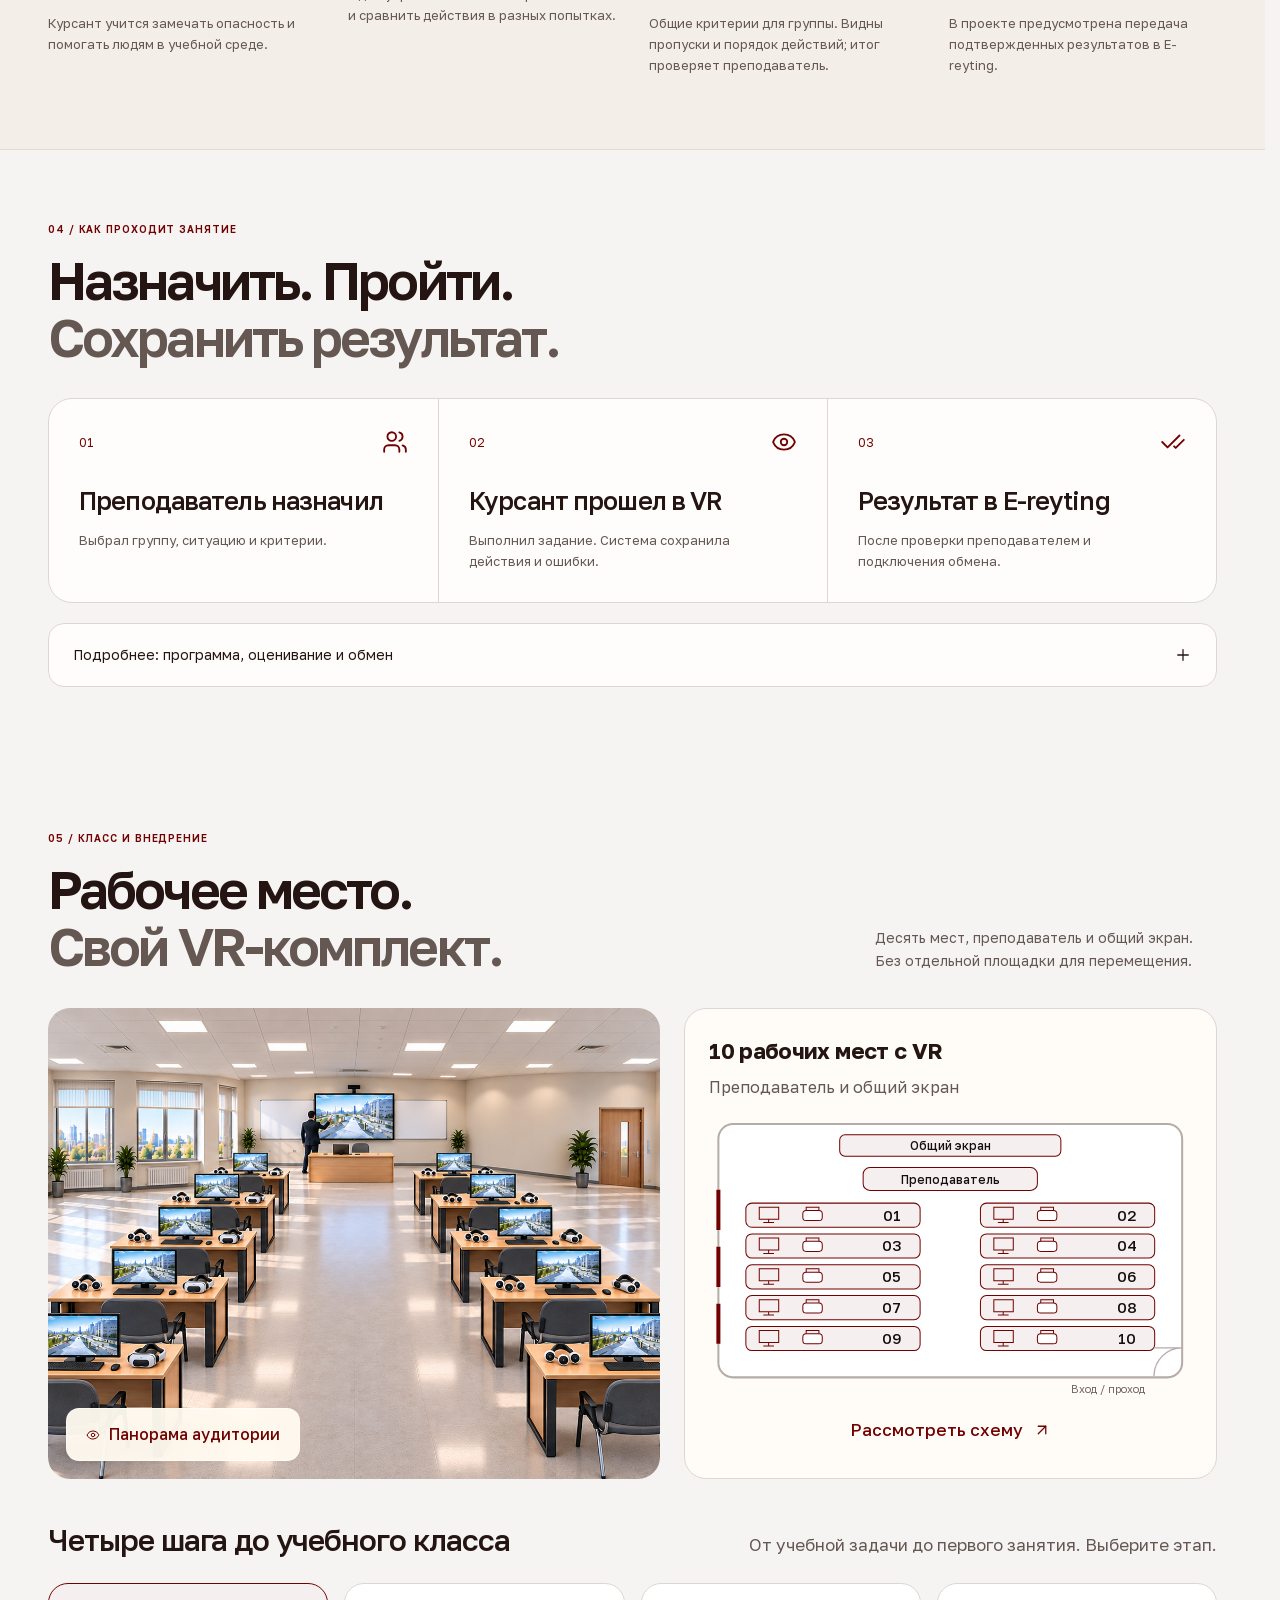
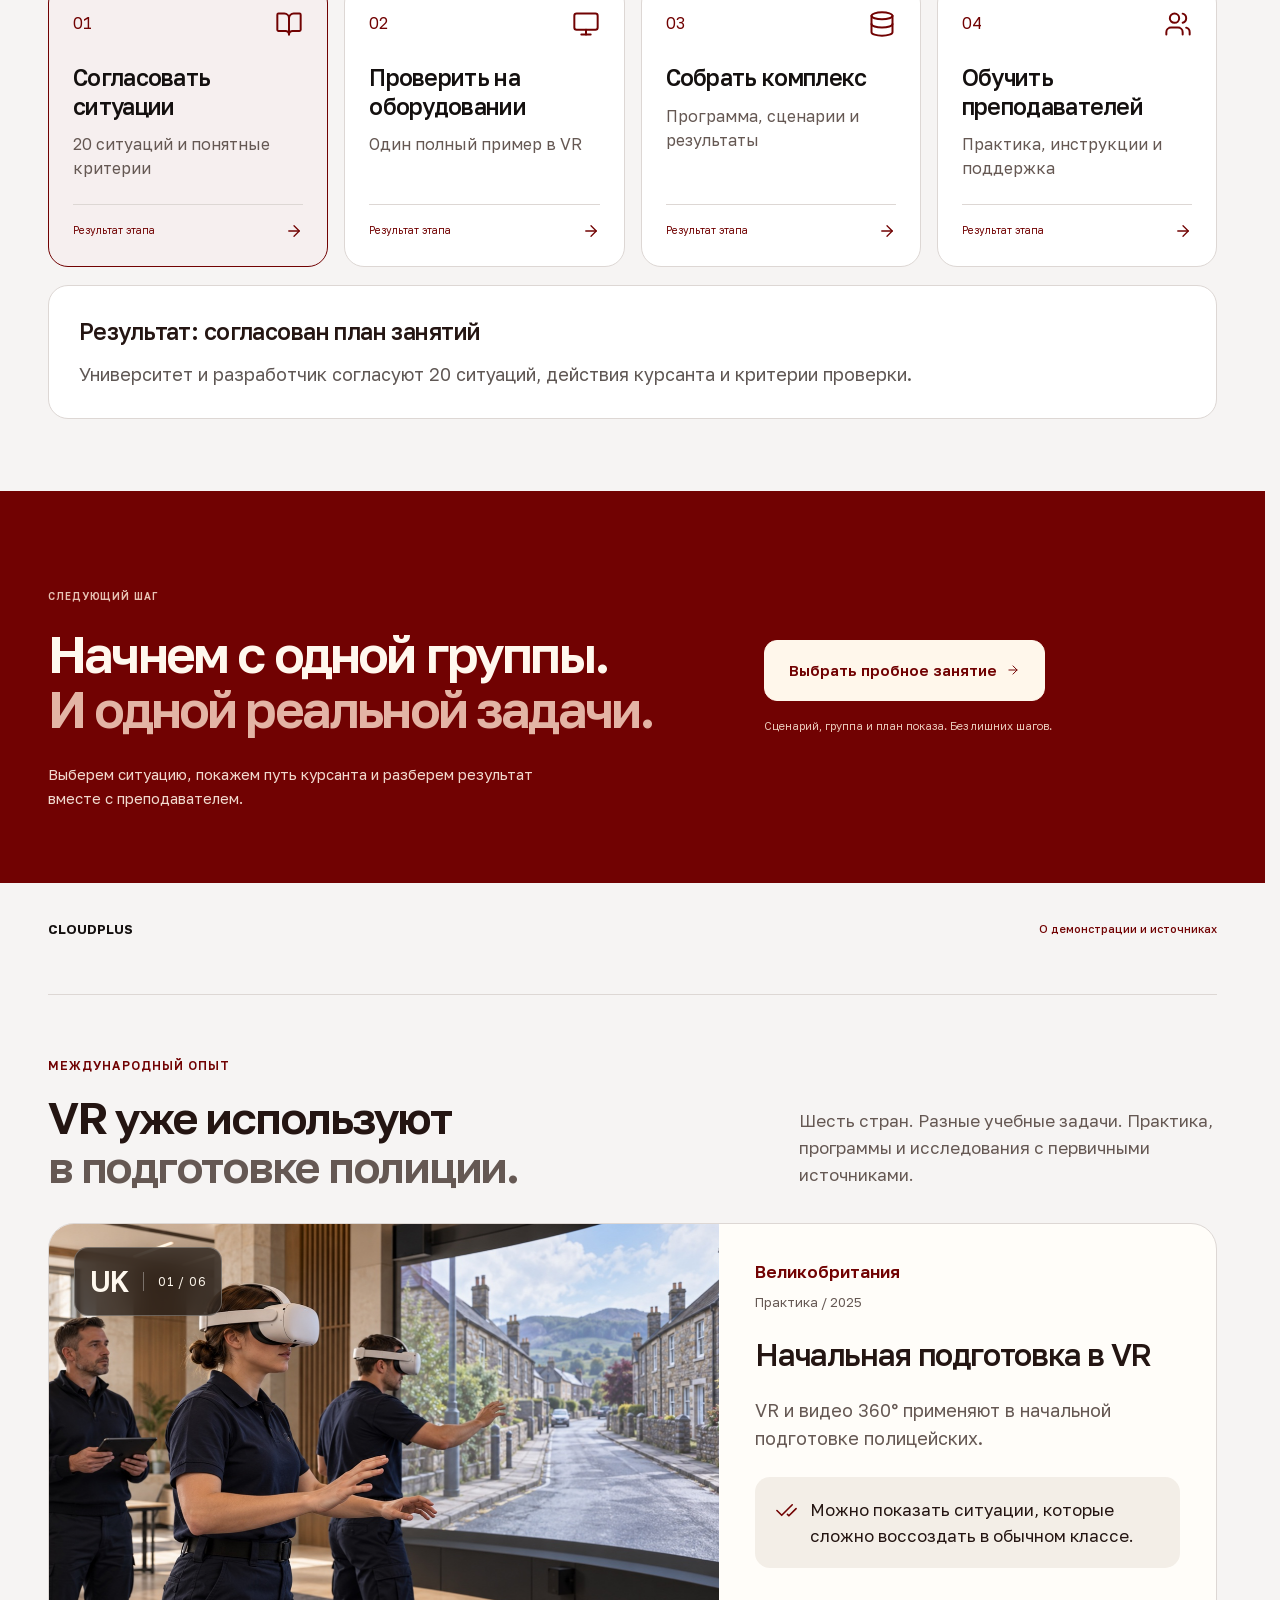
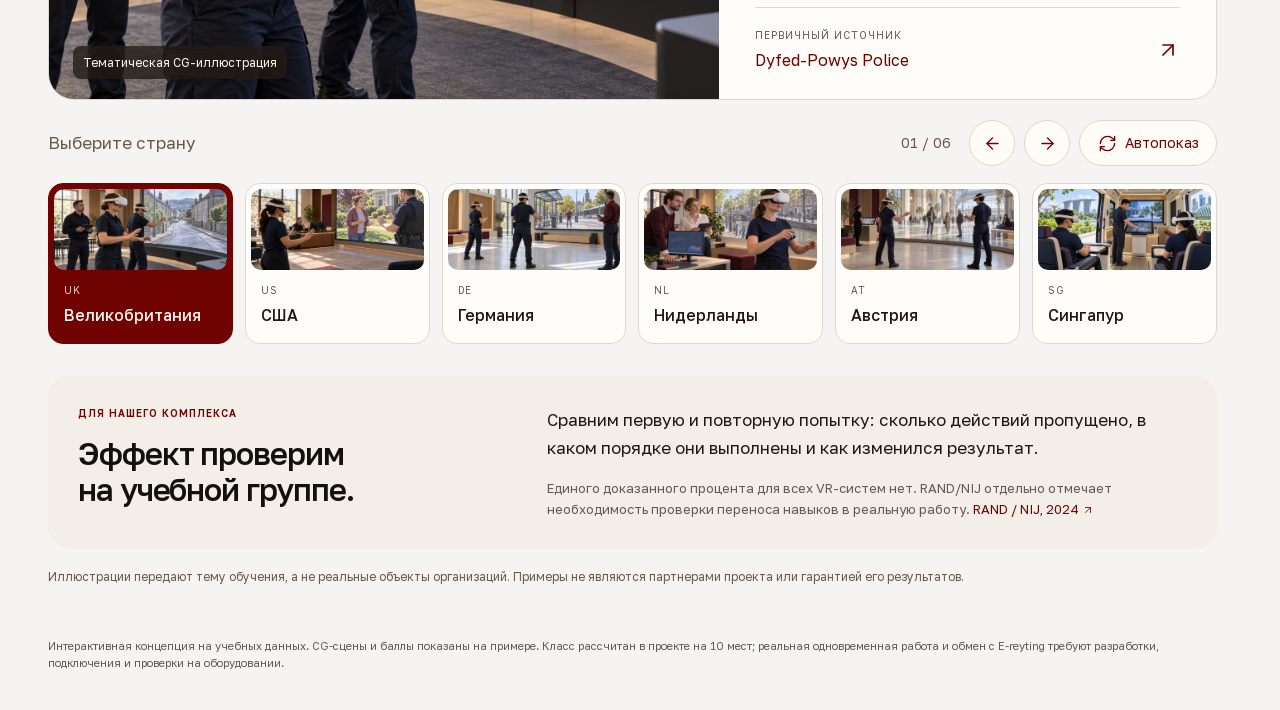
==== commit a52f924e: "Balance large classroom plan with classroom illustration" ====
--- a/index.html
+++ b/index.html
@@ -8,18 +8,18 @@
   <meta name="description" content="Учебный VR-комплекс для Университета общественной безопасности Республики Узбекистан.">
   <title>Учебный VR-комплекс · Предложение для университета</title>
   <link rel="icon" href="./assets/university-logo.png">
-  <script src="./theme.js?v=sales20261027-r5visual"></script>
+  <script src="./theme.js?v=sales20261027-r6visual"></script>
   <link rel="stylesheet" href="./assets/ui-kit/kit.css">
-  <link rel="stylesheet" href="./proposal-theme.css?v=sales20261027-r5visual">
-  <link rel="stylesheet" href="./style.css?v=sales20261027-r5visual">
-  <link rel="stylesheet" href="./presentation-demo.css?v=sales20261027-r5visual">
-  <link rel="stylesheet" href="./scenario-visuals.css?v=sales20261027-r5visual">
-  <link rel="stylesheet" href="./workspace.css?v=sales20261027-r5visual">
-  <link rel="stylesheet" href="./e-reyting-theme.css?v=sales20261027-r5visual">
-  <link rel="stylesheet" href="./proposal-pages.css?v=sales20261027-r5visual">
-  <link rel="stylesheet" href="./sales.css?v=sales20261027-r5visual">
-  <link rel="stylesheet" href="./sales-visuals.css?v=sales20261027-r5visual">
-  <script type="module" src="./app.js?v=sales20261027-r5visual"></script>
+  <link rel="stylesheet" href="./proposal-theme.css?v=sales20261027-r6visual">
+  <link rel="stylesheet" href="./style.css?v=sales20261027-r6visual">
+  <link rel="stylesheet" href="./presentation-demo.css?v=sales20261027-r6visual">
+  <link rel="stylesheet" href="./scenario-visuals.css?v=sales20261027-r6visual">
+  <link rel="stylesheet" href="./workspace.css?v=sales20261027-r6visual">
+  <link rel="stylesheet" href="./e-reyting-theme.css?v=sales20261027-r6visual">
+  <link rel="stylesheet" href="./proposal-pages.css?v=sales20261027-r6visual">
+  <link rel="stylesheet" href="./sales.css?v=sales20261027-r6visual">
+  <link rel="stylesheet" href="./sales-visuals.css?v=sales20261027-r6visual">
+  <script type="module" src="./app.js?v=sales20261027-r6visual"></script>
 </head>
 <body>
   <div id="proposal"><p class="loading-copy">Учебный VR-комплекс / O'quv VR-kompleksi</p></div>
--- a/sales-visuals.css
+++ b/sales-visuals.css
@@ -7,7 +7,10 @@
 .sales-room-plan .classroom-plan { width:100%; max-width:none; }
 .sales-room-plan .classroom-plan svg { margin:16px 0 4px; }
 .classroom-plan--compact .plan-zone text { font-size:18px; font-weight:500; }
+.classroom-plan--compact .plan-zone .plan-seat-number { font-size:23px; }
 .classroom-plan--compact .plan-label { font-size:16px; }
+.sales-dialog .classroom-plan .plan-zone text { font-size:18px; }
+.sales-dialog .classroom-plan .plan-label { font-size:15px; }
 .sales-room-plan .text-button { font-size:17px; min-height:48px; margin:4px 0 0; }
 .sales-room-photo .btn { font-size:16px; padding:14px 19px; }
 .sales-rollout-heading { display:flex; align-items:baseline; justify-content:space-between; gap:24px; margin:40px 0 22px; }
@@ -102,8 +105,9 @@
   .sales-plan-heading strong { font-size:21px; }
   .sales-plan-heading span { font-size:15px; }
   .sales-room-plan .classroom-plan { width:100%; }
-  .classroom-plan--compact .plan-zone text { font-size:22px; }
-  .classroom-plan--compact .plan-label { font-size:20px; }
+  .classroom-plan--compact .plan-zone text { font-size:28px; }
+  .classroom-plan--compact .plan-zone .plan-seat-number { font-size:32px; }
+  .classroom-plan--compact .plan-label { font-size:24px; }
   .sales-room-plan .text-button { font-size:16px; }
   .sales-rollout-heading { margin:30px 0 20px; }
   .sales-rollout-heading h3 { font-size:27px; }
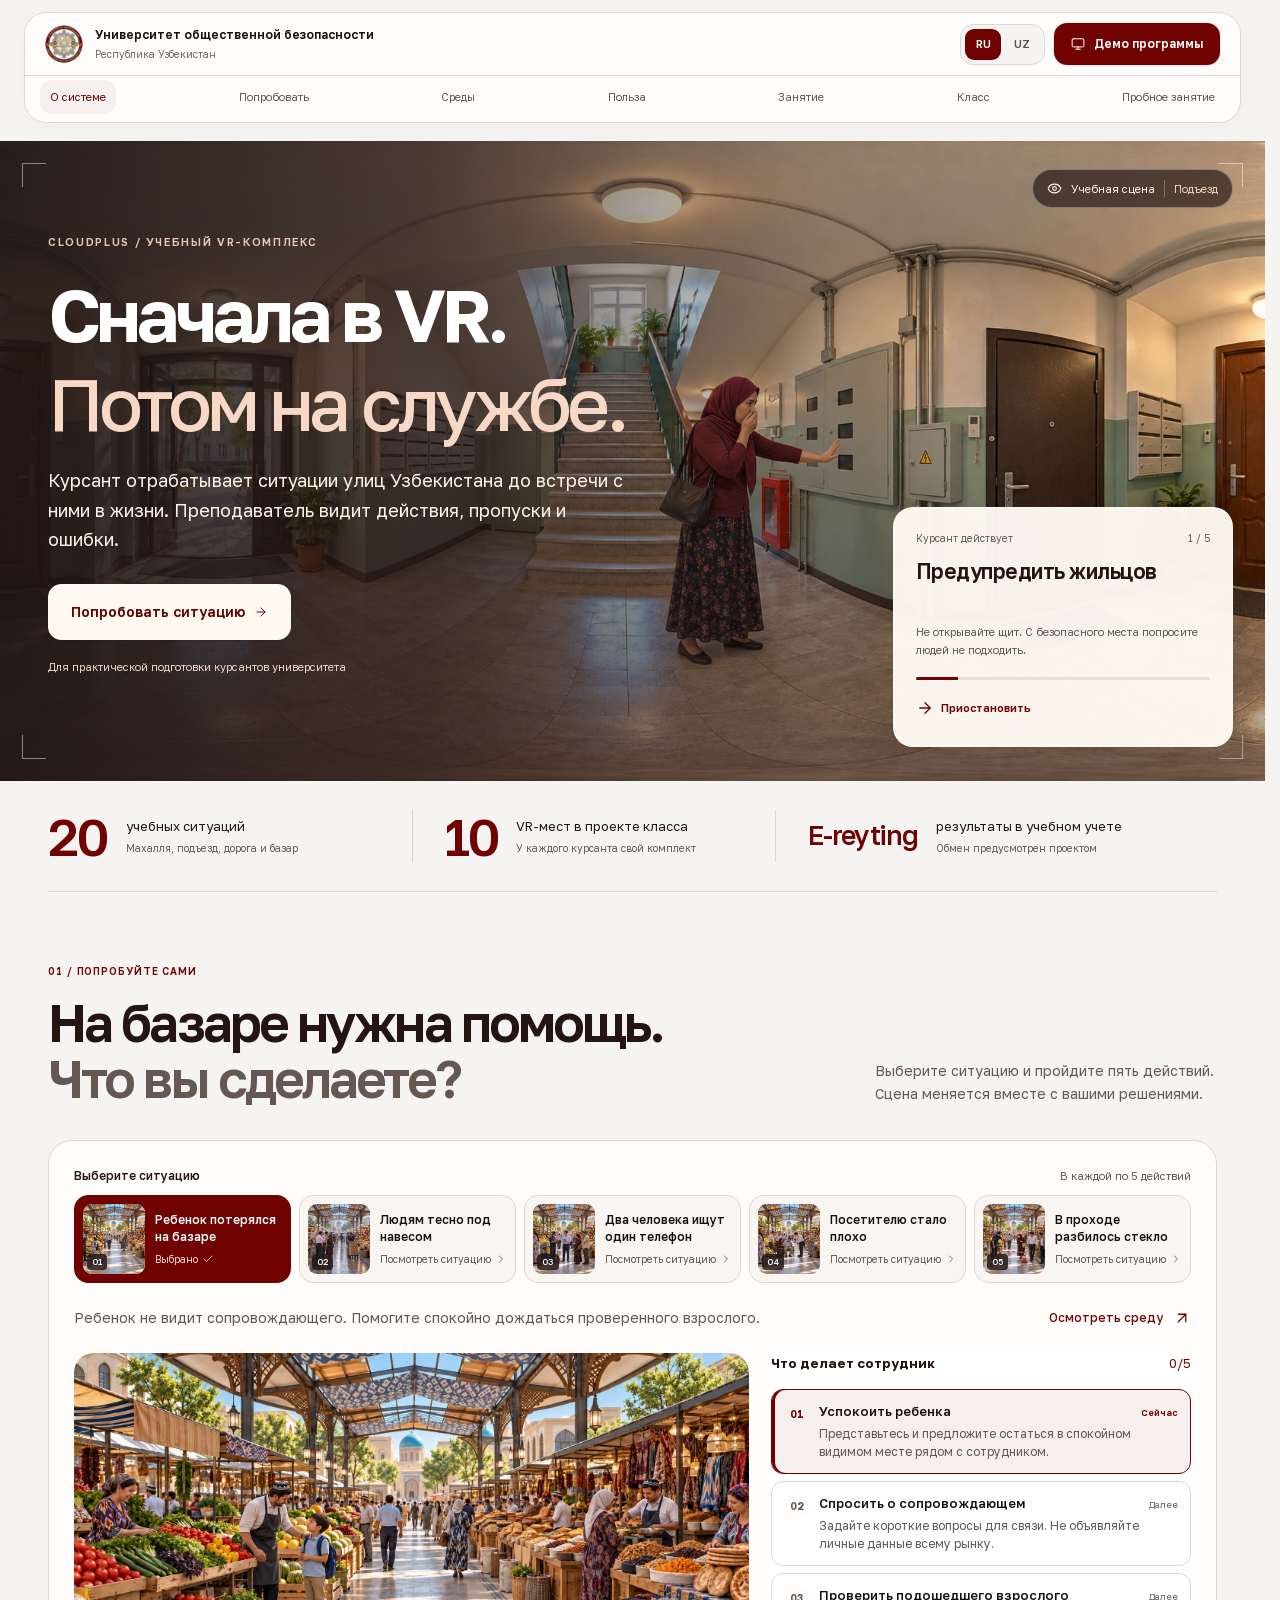
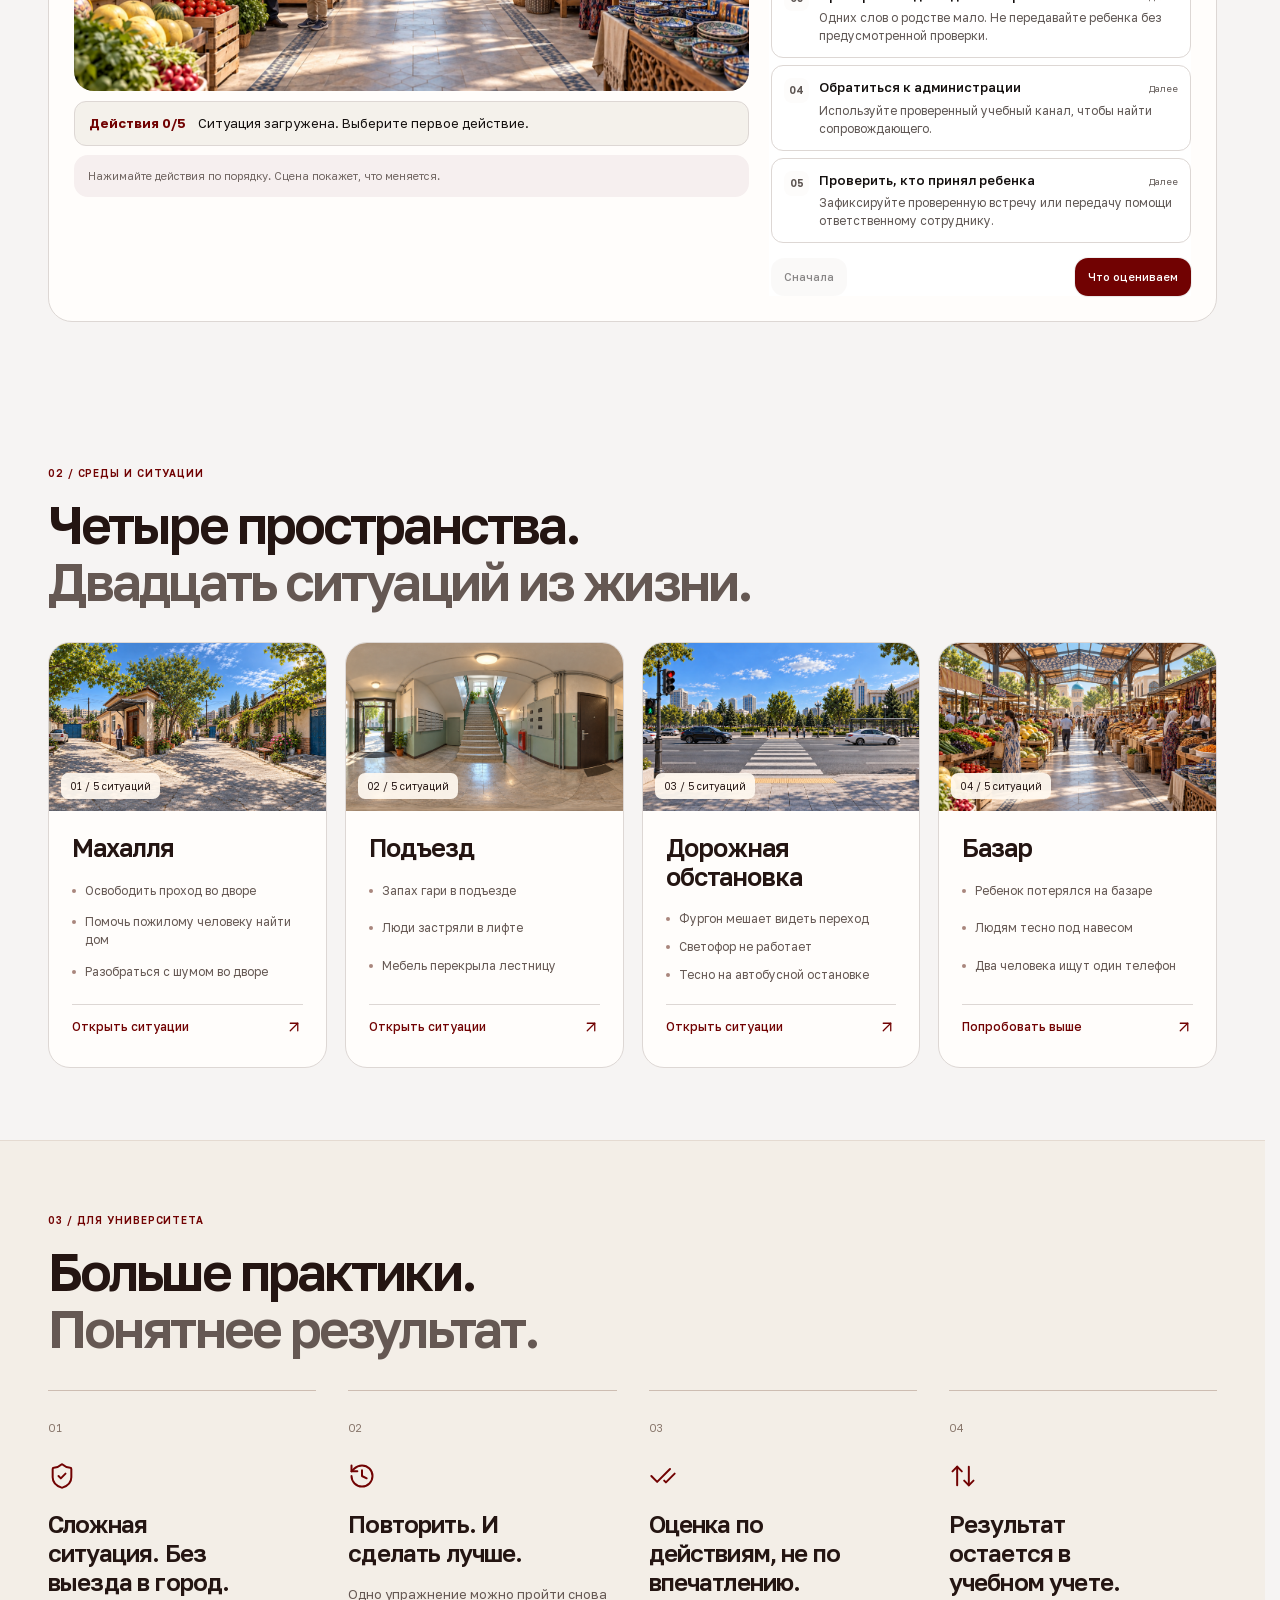
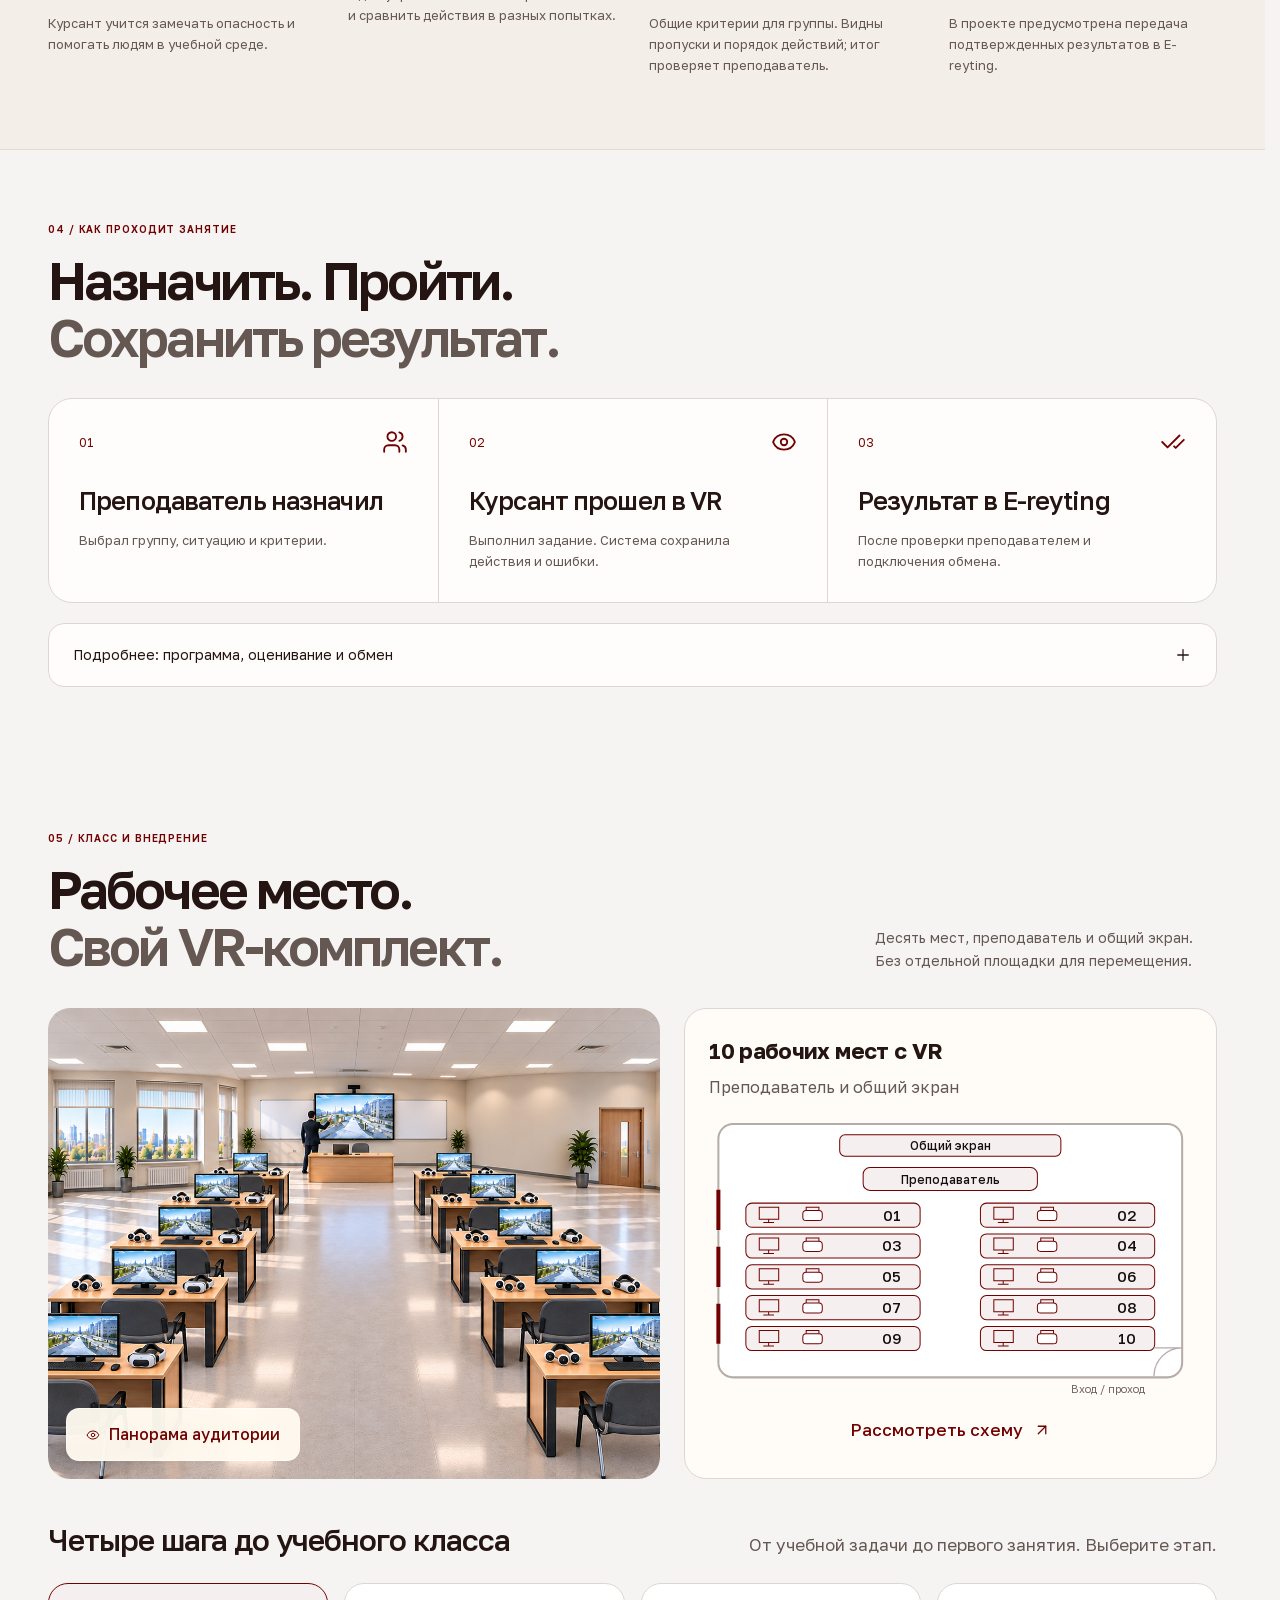
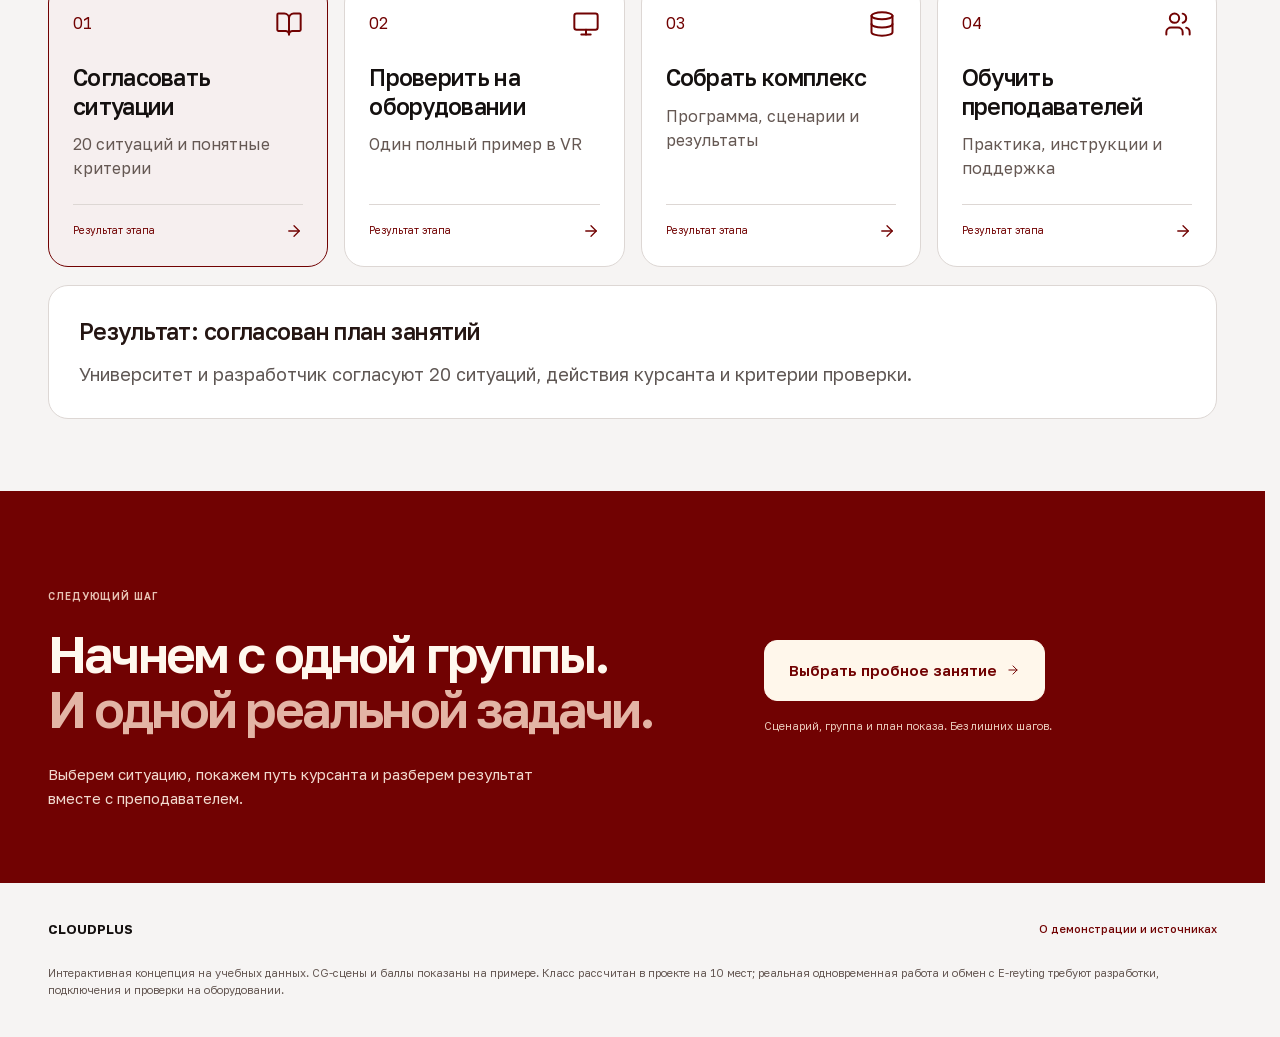
==== commit 36ee31c6: "Remove international experience block from proposal" ====
--- a/index.html
+++ b/index.html
@@ -8,18 +8,18 @@
   <meta name="description" content="Учебный VR-комплекс для Университета общественной безопасности Республики Узбекистан.">
   <title>Учебный VR-комплекс · Предложение для университета</title>
   <link rel="icon" href="./assets/university-logo.png">
-  <script src="./theme.js?v=sales20261027-r6visual"></script>
+  <script src="./theme.js?v=sales20261027-r7local"></script>
   <link rel="stylesheet" href="./assets/ui-kit/kit.css">
-  <link rel="stylesheet" href="./proposal-theme.css?v=sales20261027-r6visual">
-  <link rel="stylesheet" href="./style.css?v=sales20261027-r6visual">
-  <link rel="stylesheet" href="./presentation-demo.css?v=sales20261027-r6visual">
-  <link rel="stylesheet" href="./scenario-visuals.css?v=sales20261027-r6visual">
-  <link rel="stylesheet" href="./workspace.css?v=sales20261027-r6visual">
-  <link rel="stylesheet" href="./e-reyting-theme.css?v=sales20261027-r6visual">
-  <link rel="stylesheet" href="./proposal-pages.css?v=sales20261027-r6visual">
-  <link rel="stylesheet" href="./sales.css?v=sales20261027-r6visual">
-  <link rel="stylesheet" href="./sales-visuals.css?v=sales20261027-r6visual">
-  <script type="module" src="./app.js?v=sales20261027-r6visual"></script>
+  <link rel="stylesheet" href="./proposal-theme.css?v=sales20261027-r7local">
+  <link rel="stylesheet" href="./style.css?v=sales20261027-r7local">
+  <link rel="stylesheet" href="./presentation-demo.css?v=sales20261027-r7local">
+  <link rel="stylesheet" href="./scenario-visuals.css?v=sales20261027-r7local">
+  <link rel="stylesheet" href="./workspace.css?v=sales20261027-r7local">
+  <link rel="stylesheet" href="./e-reyting-theme.css?v=sales20261027-r7local">
+  <link rel="stylesheet" href="./proposal-pages.css?v=sales20261027-r7local">
+  <link rel="stylesheet" href="./sales.css?v=sales20261027-r7local">
+  <link rel="stylesheet" href="./sales-visuals.css?v=sales20261027-r7local">
+  <script type="module" src="./app.js?v=sales20261027-r7local"></script>
 </head>
 <body>
   <div id="proposal"><p class="loading-copy">Учебный VR-комплекс / O'quv VR-kompleksi</p></div>
